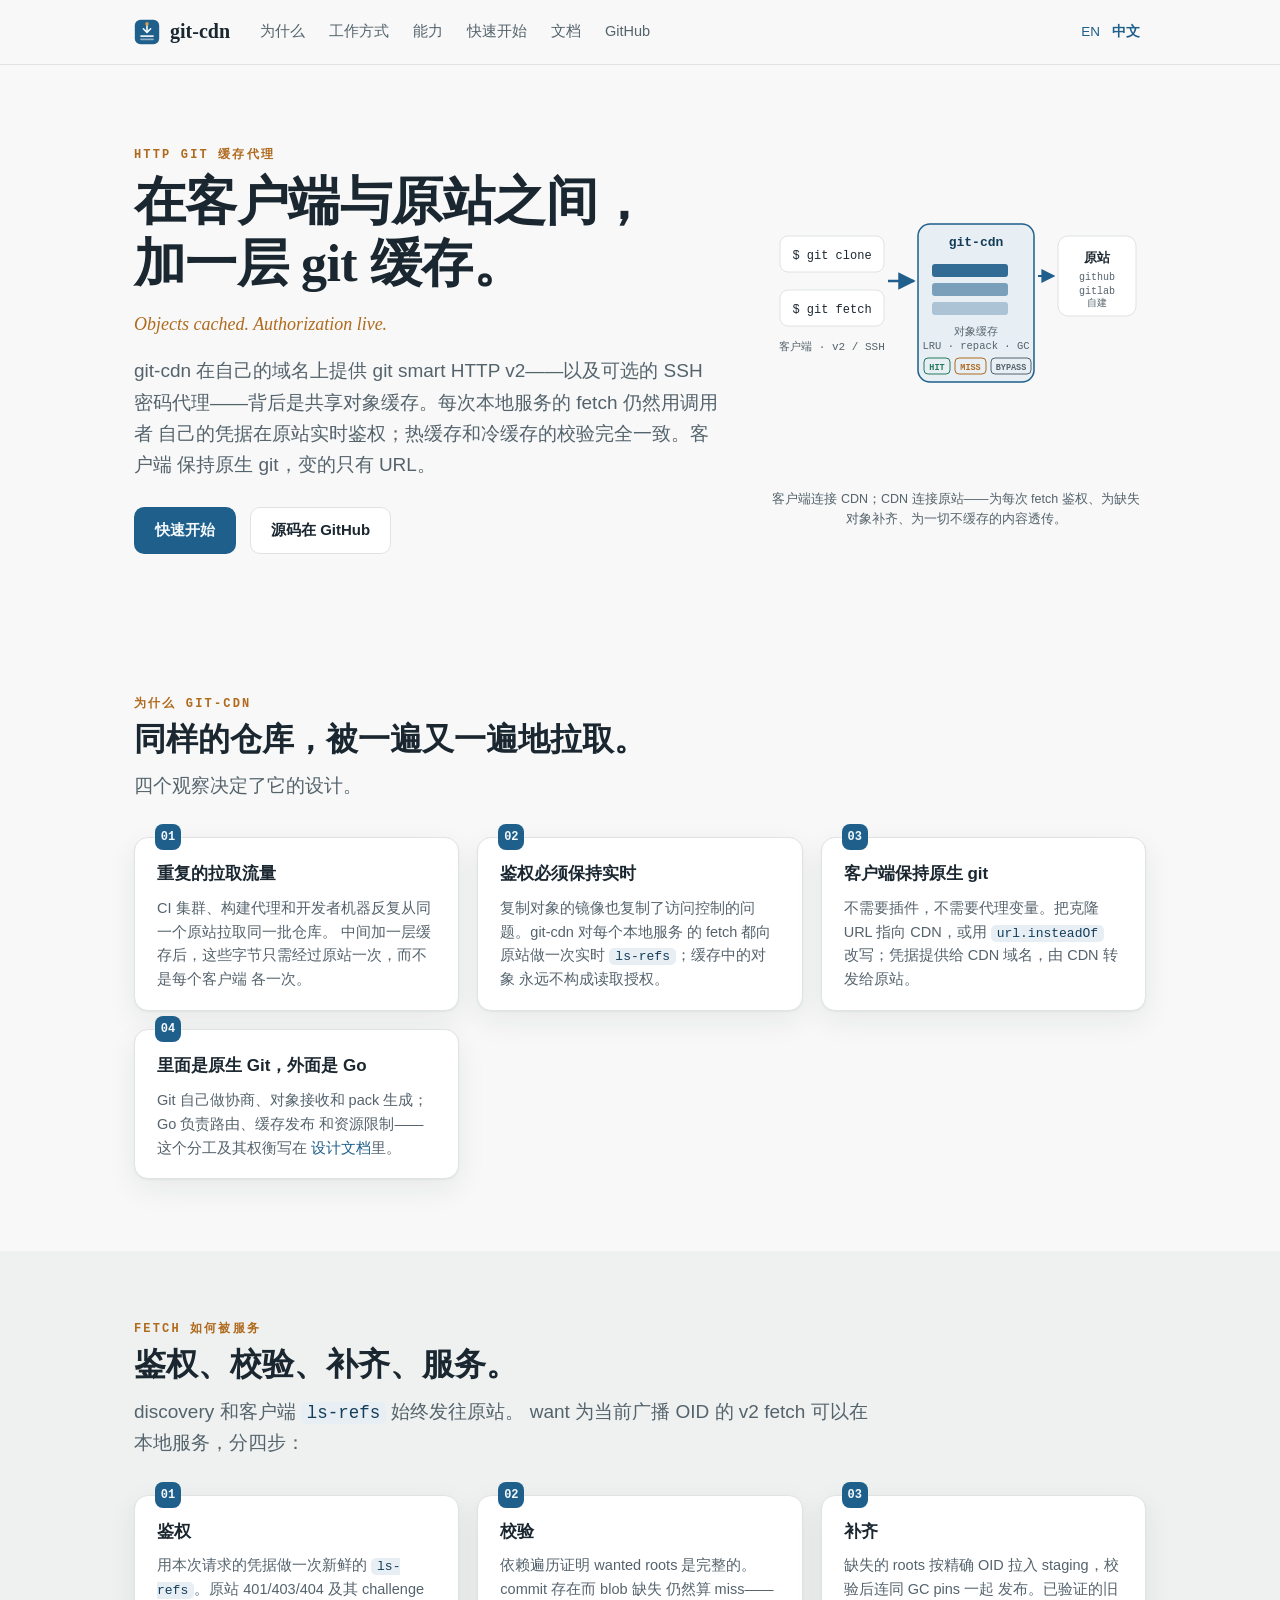
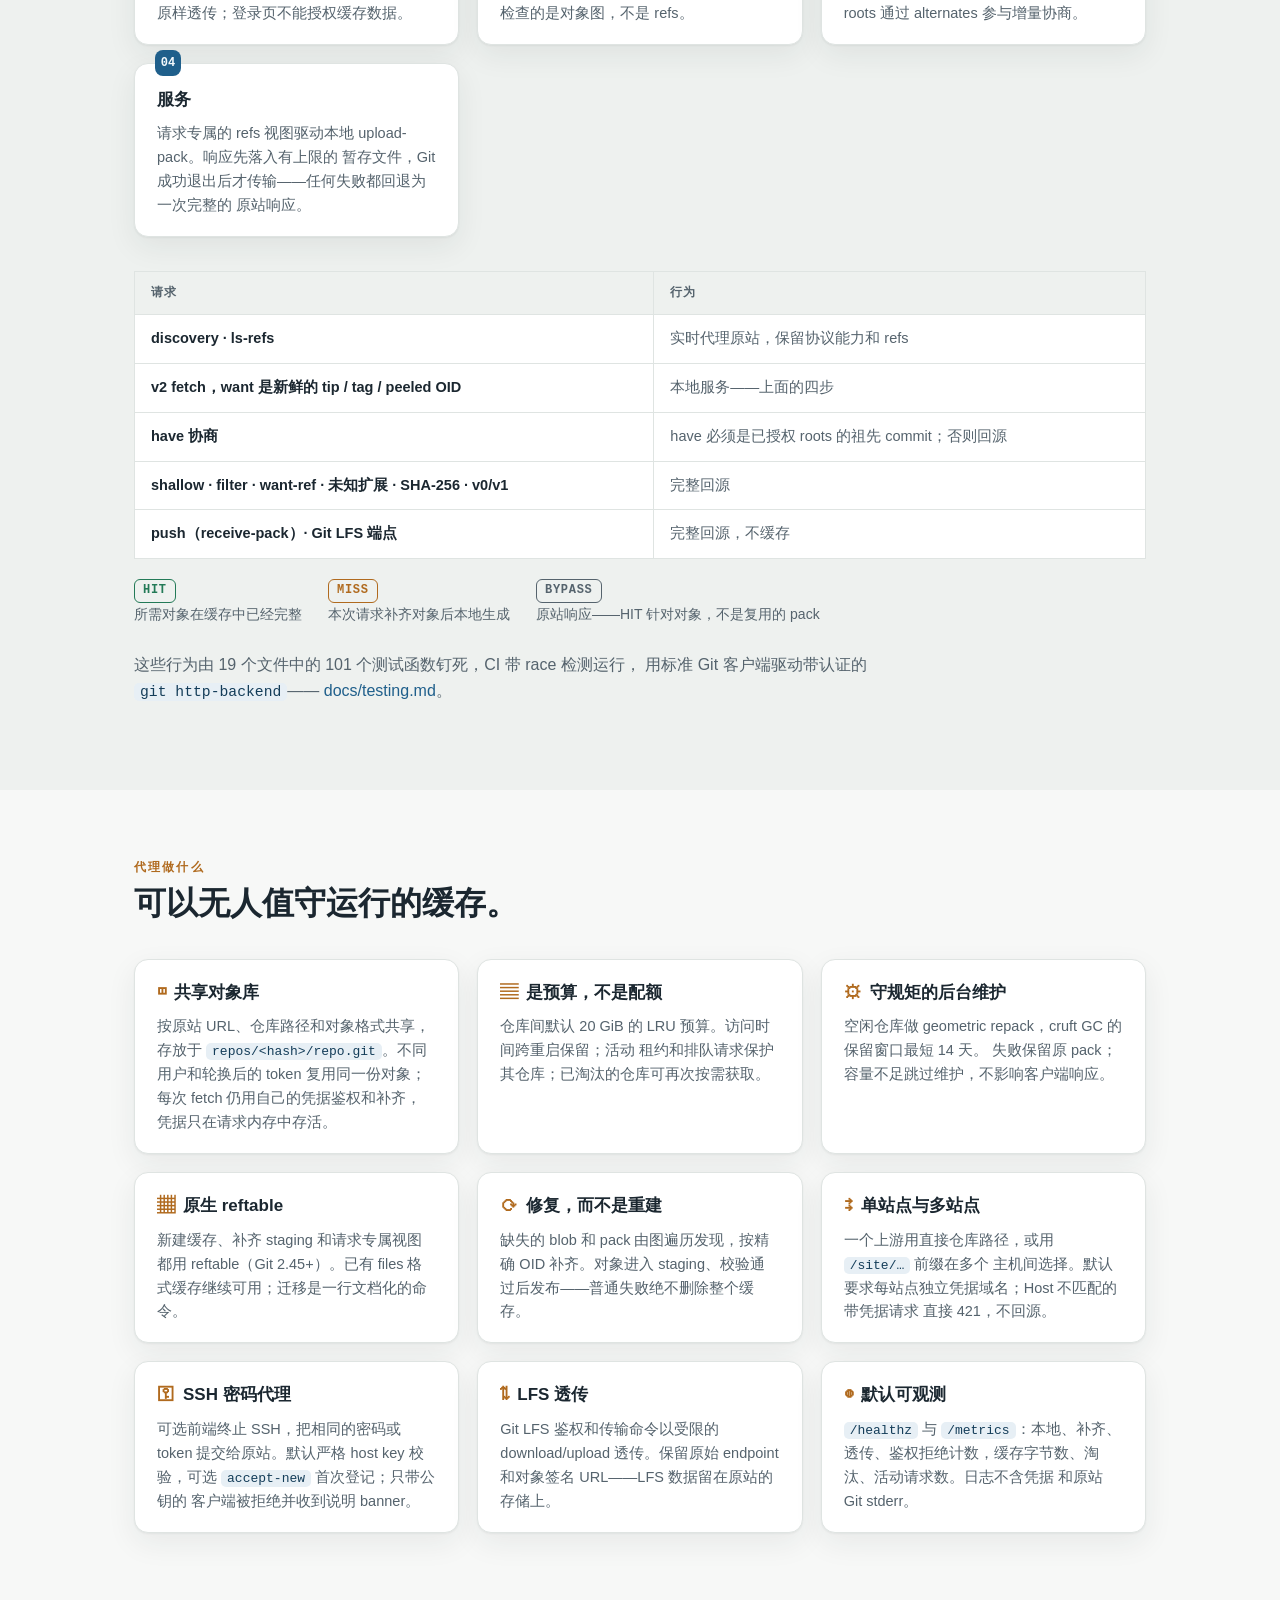
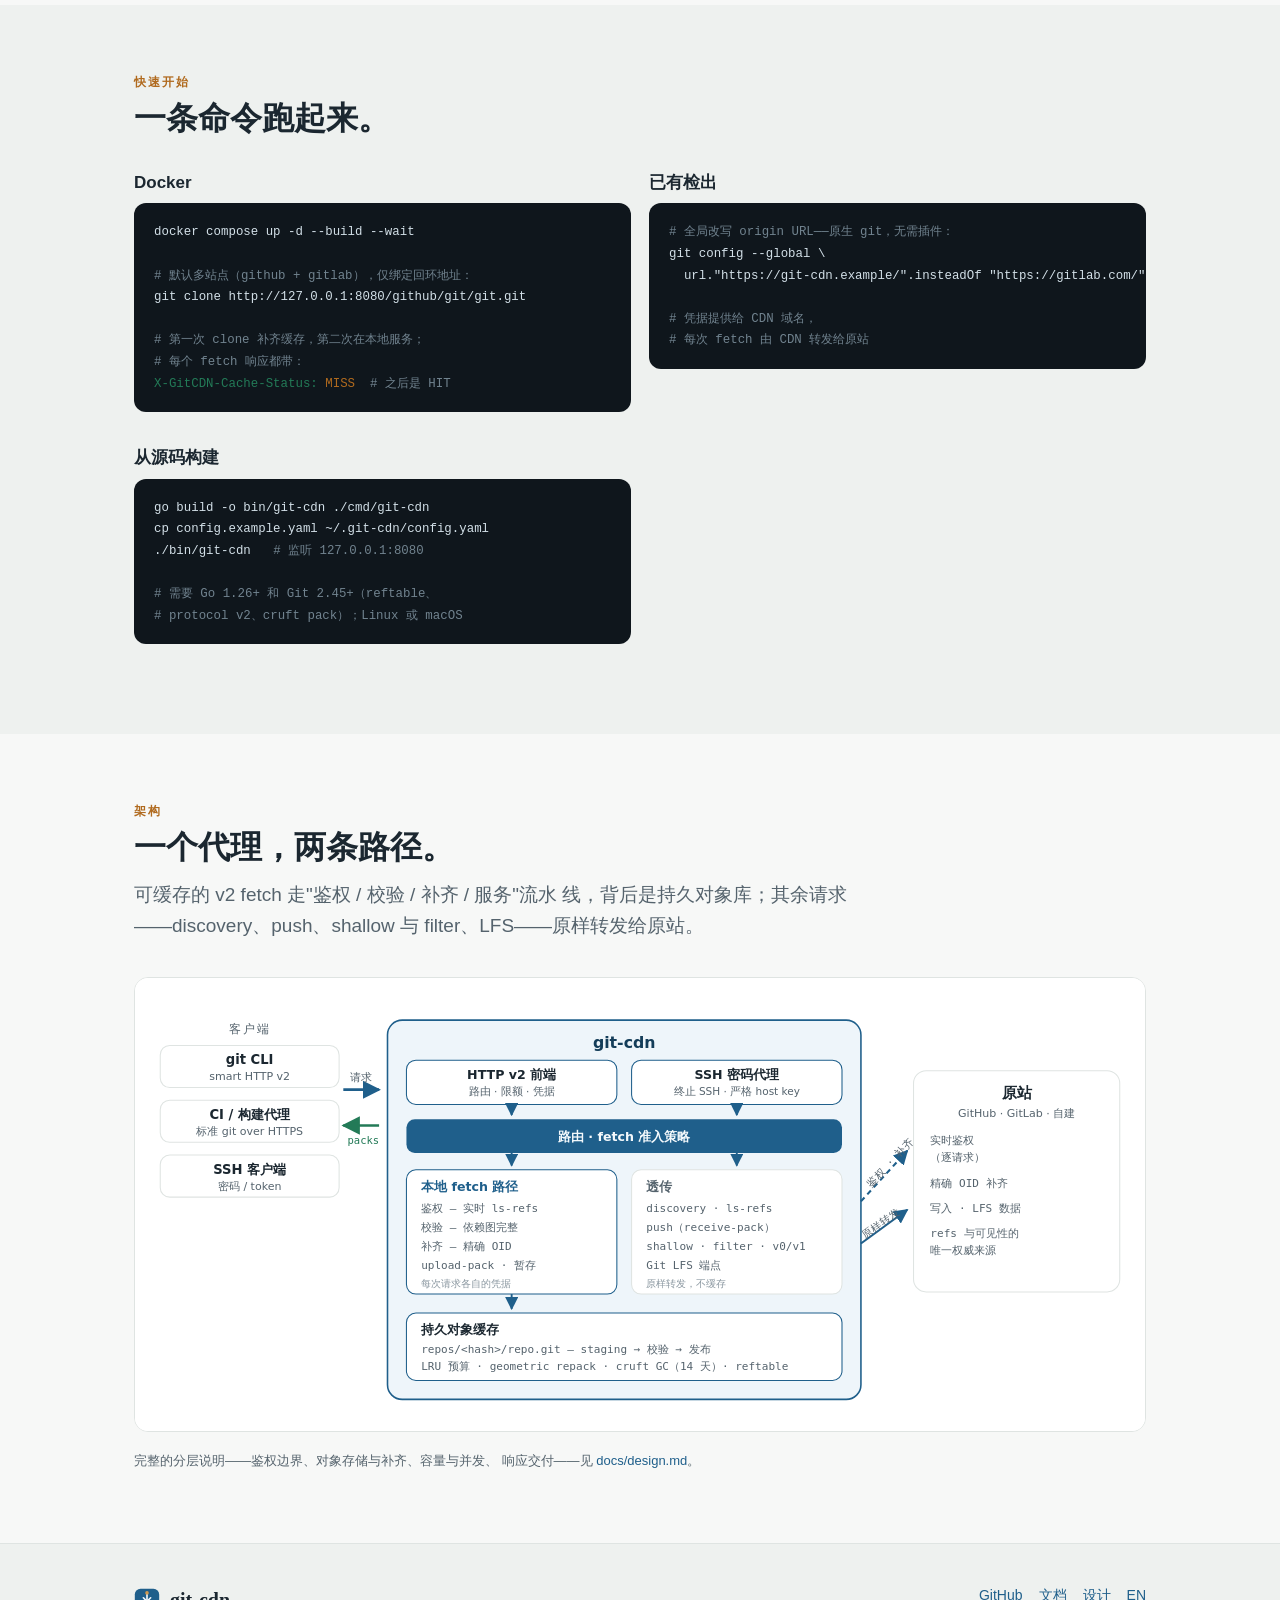
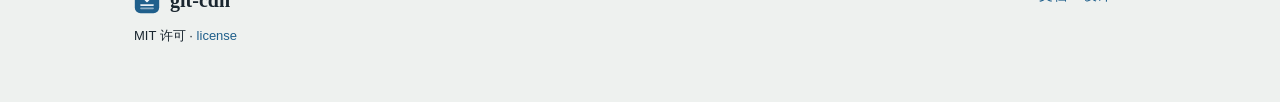
==== zh-cn/index.html @ d8b4fdf8 "site: project website for git-cdn Plain HTML, one stylesheet, no build step — same taste as the bany" ====
<!DOCTYPE html>
<html lang="zh-CN">
<head>
<meta charset="utf-8">
<meta name="viewport" content="width=device-width, initial-scale=1">
<title>git-cdn — HTTP Git 缓存代理</title>
<meta name="description" content="git-cdn 是 HTTP Git 缓存代理：客户端保持原生 git，对象缓存在独立域名的共享对象库中，每次本地服务仍然用调用者自己的凭据在原站实时鉴权。">
<meta property="og:title" content="git-cdn — HTTP Git 缓存代理">
<meta property="og:description" content="对象进缓存，鉴权留原站。给 git 原站前面加一层缓存，客户端仍是原生 git。">
<meta property="og:type" content="website">
<meta property="og:url" content="https://banyan-vcs.github.io/git-cdn/zh-cn/">
<link rel="icon" href="../assets/avatar.svg" type="image/svg+xml">
<link rel="stylesheet" href="../assets/style.css">
<script src="../assets/lang.js"></script>
</head>
<body>

<header class="site">
  <div class="wrap">
    <a class="brand" href="./"><img src="../assets/avatar.svg" alt="">git-cdn</a>
    <nav class="main">
      <a href="#why">为什么</a>
      <a href="#how">工作方式</a>
      <a href="#features">能力</a>
      <a href="#quickstart">快速开始</a>
      <a href="docs.html">文档</a>
      <a href="https://github.com/banyan-vcs/git-cdn">GitHub</a>
    </nav>
    <span class="lang"><a href="../" lang="en" data-lang="en">EN</a><b>中文</b></span>
  </div>
</header>

<section class="hero">
  <div class="wrap">
    <div>
      <span class="kicker">HTTP Git 缓存代理</span>
      <h1>在客户端与原站之间，<br>加一层 git 缓存。</h1>
      <p class="tagline">Objects cached. Authorization live.</p>
      <p class="lede">
        git-cdn 在自己的域名上提供 git smart HTTP v2——以及可选的 SSH
        密码代理——背后是共享对象缓存。每次本地服务的 fetch 仍然用调用者
        自己的凭据在原站实时鉴权；热缓存和冷缓存的校验完全一致。客户端
        保持原生 git，变的只有 URL。
      </p>
      <div class="cta">
        <a class="btn primary" href="#quickstart">快速开始</a>
        <a class="btn ghost" href="https://github.com/banyan-vcs/git-cdn">源码在 GitHub</a>
      </div>
    </div>
    <figure>
      <svg viewBox="0 0 380 300" width="380" height="300" role="img"
           aria-label="git 客户端经由 git-cdn 拉取，git-cdn 缓存对象，并为鉴权、补齐与透传联系原站">
        <defs>
          <marker id="arr" viewBox="0 0 10 10" refX="9" refY="5" markerWidth="7" markerHeight="7" orient="auto-start-reverse">
            <path d="M0 0 L10 5 L0 10 z" fill="var(--accent)"/>
          </marker>
        </defs>
        <g font-family="ui-monospace, Consolas, monospace">
          <!-- clients -->
          <g>
            <rect x="14" y="64" width="104" height="36" rx="8" fill="var(--card)" stroke="var(--line)"/>
            <text x="66" y="87" text-anchor="middle" font-size="12" fill="var(--ink)">$ git clone</text>
            <rect x="14" y="118" width="104" height="36" rx="8" fill="var(--card)" stroke="var(--line)"/>
            <text x="66" y="141" text-anchor="middle" font-size="12" fill="var(--ink)">$ git fetch</text>
            <text x="66" y="178" text-anchor="middle" font-size="11" fill="var(--ink-soft)">客户端 · v2 / SSH</text>
          </g>
          <!-- clients -> cdn -->
          <line x1="122" y1="109" x2="148" y2="109" stroke="var(--accent)" stroke-width="2.5" marker-end="url(#arr)"/>
          <!-- cdn -->
          <g>
            <rect x="152" y="52" width="116" height="158" rx="12" fill="var(--accent-soft)" stroke="var(--accent)" stroke-width="1.5"/>
            <text x="210" y="74" text-anchor="middle" font-size="13" font-weight="600" fill="var(--accent-ink)">git-cdn</text>
            <rect x="166" y="92" width="76" height="13" rx="3" fill="var(--accent)" opacity="0.9"/>
            <rect x="166" y="111" width="76" height="13" rx="3" fill="var(--accent)" opacity="0.55"/>
            <rect x="166" y="130" width="76" height="13" rx="3" fill="var(--accent)" opacity="0.3"/>
            <text x="210" y="163" text-anchor="middle" font-size="10.5" fill="var(--ink-soft)">对象缓存</text>
            <text x="210" y="177" text-anchor="middle" font-size="10.5" fill="var(--ink-soft)">LRU · repack · GC</text>
            <!-- cache status chips -->
            <g font-size="8.5" font-weight="600">
              <rect x="158" y="186" width="26" height="16" rx="4" fill="none" stroke="var(--hit)"/>
              <text x="171" y="198" text-anchor="middle" fill="var(--hit)">HIT</text>
              <rect x="189" y="186" width="31" height="16" rx="4" fill="none" stroke="var(--flow)"/>
              <text x="204.5" y="198" text-anchor="middle" fill="var(--flow)">MISS</text>
              <rect x="225" y="186" width="40" height="16" rx="4" fill="none" stroke="var(--ink-soft)"/>
              <text x="245" y="198" text-anchor="middle" fill="var(--ink-soft)">BYPASS</text>
            </g>
          </g>
          <!-- cdn -> origin: authorize, hydrate, passthrough (see caption) -->
          <line x1="272" y1="104" x2="288" y2="104" stroke="var(--accent)" stroke-width="2" stroke-dasharray="5 4" marker-end="url(#arr)"/>
          <!-- origin -->
          <g>
            <rect x="292" y="64" width="78" height="80" rx="10" fill="var(--card)" stroke="var(--line)"/>
            <text x="331" y="90" text-anchor="middle" font-size="12.5" font-weight="600" fill="var(--ink)">原站</text>
            <text x="331" y="108" text-anchor="middle" font-size="10" fill="var(--ink-soft)">github</text>
            <text x="331" y="122" text-anchor="middle" font-size="10" fill="var(--ink-soft)">gitlab</text>
            <text x="331" y="134" text-anchor="middle" font-size="10" fill="var(--ink-soft)">自建</text>
          </g>
        </g>
      </svg>
      <figcaption>客户端连接 CDN；CDN 连接原站——为每次 fetch 鉴权、为缺失
      对象补齐、为一切不缓存的内容透传。</figcaption>
    </figure>
  </div>
</section>

<section id="why">
  <div class="wrap">
    <div class="section-head">
      <span class="kicker">为什么 git-cdn</span>
      <h2>同样的仓库，被一遍又一遍地拉取。</h2>
      <p class="lede">四个观察决定了它的设计。</p>
    </div>
    <div class="steps">
      <div class="card"><h3>重复的拉取流量</h3>
        <p>CI 集群、构建代理和开发者机器反复从同一个原站拉取同一批仓库。
        中间加一层缓存后，这些字节只需经过原站一次，而不是每个客户端
        各一次。</p></div>
      <div class="card"><h3>鉴权必须保持实时</h3>
        <p>复制对象的镜像也复制了访问控制的问题。git-cdn 对每个本地服务
        的 fetch 都向原站做一次实时 <code>ls-refs</code>；缓存中的对象
        永远不构成读取授权。</p></div>
      <div class="card"><h3>客户端保持原生 git</h3>
        <p>不需要插件，不需要代理变量。把克隆 URL 指向 CDN，或用
        <code>url.insteadOf</code> 改写；凭据提供给 CDN 域名，由 CDN
        转发给原站。</p></div>
      <div class="card"><h3>里面是原生 Git，外面是 Go</h3>
        <p>Git 自己做协商、对象接收和 pack 生成；Go 负责路由、缓存发布
        和资源限制——这个分工及其权衡写在
        <a href="https://github.com/banyan-vcs/git-cdn/blob/main/docs/design.md">设计文档</a>里。</p></div>
    </div>
  </div>
</section>

<section id="how" class="alt">
  <div class="wrap">
    <div class="section-head">
      <span class="kicker">fetch 如何被服务</span>
      <h2>鉴权、校验、补齐、服务。</h2>
      <p class="lede">discovery 和客户端 <code>ls-refs</code> 始终发往原站。
      want 为当前广播 OID 的 v2 fetch 可以在本地服务，分四步：</p>
    </div>
    <div class="steps" style="margin-bottom:34px">
      <div class="card"><h3>鉴权</h3>
        <p>用本次请求的凭据做一次新鲜的 <code>ls-refs</code>。原站
        401/403/404 及其 challenge 原样透传；登录页不能授权缓存数据。</p></div>
      <div class="card"><h3>校验</h3>
        <p>依赖遍历证明 wanted roots 是完整的。commit 存在而 blob 缺失
        仍然算 miss——检查的是对象图，不是 refs。</p></div>
      <div class="card"><h3>补齐</h3>
        <p>缺失的 roots 按精确 OID 拉入 staging，校验后连同 GC pins 一起
        发布。已验证的旧 roots 通过 alternates 参与增量协商。</p></div>
      <div class="card"><h3>服务</h3>
        <p>请求专属的 refs 视图驱动本地 upload-pack。响应先落入有上限的
        暂存文件，Git 成功退出后才传输——任何失败都回退为一次完整的
        原站响应。</p></div>
    </div>
    <table class="matrix">
      <thead><tr><th>请求</th><th>行为</th></tr></thead>
      <tbody>
        <tr><td>discovery · ls-refs</td><td>实时代理原站，保留协议能力和 refs</td></tr>
        <tr><td>v2 fetch，want 是新鲜的 tip / tag / peeled OID</td><td>本地服务——上面的四步</td></tr>
        <tr><td>have 协商</td><td>have 必须是已授权 roots 的祖先 commit；否则回源</td></tr>
        <tr><td>shallow · filter · want-ref · 未知扩展 · SHA-256 · v0/v1</td><td>完整回源</td></tr>
        <tr><td>push（receive-pack）· Git LFS 端点</td><td>完整回源，不缓存</td></tr>
      </tbody>
    </table>
    <div class="statusline">
      <div><b><span class="badge hit">HIT</span></b>
        所需对象在缓存中已经完整</div>
      <div><b><span class="badge miss">MISS</span></b>
        本次请求补齐对象后本地生成</div>
      <div><b><span class="badge bypass">BYPASS</span></b>
        原站响应——HIT 针对对象，不是复用的 pack</div>
    </div>
    <p style="margin-top:26px;max-width:46em;color:var(--ink-soft)">
      这些行为由 19 个文件中的 101 个测试函数钉死，CI 带 race 检测运行，
      用标准 Git 客户端驱动带认证的 <code>git http-backend</code>——
      <a href="https://github.com/banyan-vcs/git-cdn/blob/main/docs/testing.md">docs/testing.md</a>。</p>
  </div>
</section>

<section id="features">
  <div class="wrap">
    <div class="section-head">
      <span class="kicker">代理做什么</span>
      <h2>可以无人值守运行的缓存。</h2>
    </div>
    <div class="grid">
      <div class="card"><h3><span class="glyph">◫</span>共享对象库</h3>
        <p>按原站 URL、仓库路径和对象格式共享，存放于
        <code>repos/&lt;hash&gt;/repo.git</code>。不同用户和轮换后的
        token 复用同一份对象；每次 fetch 仍用自己的凭据鉴权和补齐，
        凭据只在请求内存中存活。</p></div>
      <div class="card"><h3><span class="glyph">▤</span>是预算，不是配额</h3>
        <p>仓库间默认 20&nbsp;GiB 的 LRU 预算。访问时间跨重启保留；活动
        租约和排队请求保护其仓库；已淘汰的仓库可再次按需获取。</p></div>
      <div class="card"><h3><span class="glyph">⚙</span>守规矩的后台维护</h3>
        <p>空闲仓库做 geometric repack，cruft GC 的保留窗口最短 14 天。
        失败保留原 pack；容量不足跳过维护，不影响客户端响应。</p></div>
      <div class="card"><h3><span class="glyph">▦</span>原生 reftable</h3>
        <p>新建缓存、补齐 staging 和请求专属视图都用 reftable（Git
        2.45+）。已有 files 格式缓存继续可用；迁移是一行文档化的命令。</p></div>
      <div class="card"><h3><span class="glyph">⟳</span>修复，而不是重建</h3>
        <p>缺失的 blob 和 pack 由图遍历发现，按精确 OID 补齐。对象进入
        staging、校验通过后发布——普通失败绝不删除整个缓存。</p></div>
      <div class="card"><h3><span class="glyph">⇉</span>单站点与多站点</h3>
        <p>一个上游用直接仓库路径，或用 <code>/site/…</code> 前缀在多个
        主机间选择。默认要求每站点独立凭据域名；Host 不匹配的带凭据请求
        直接 421，不回源。</p></div>
      <div class="card"><h3><span class="glyph">⚿</span>SSH 密码代理</h3>
        <p>可选前端终止 SSH，把相同的密码或 token 提交给原站。默认严格
        host key 校验，可选 <code>accept-new</code> 首次登记；只带公钥的
        客户端被拒绝并收到说明 banner。</p></div>
      <div class="card"><h3><span class="glyph">⇅</span>LFS 透传</h3>
        <p>Git LFS 鉴权和传输命令以受限的 download/upload 透传。保留原始
        endpoint 和对象签名 URL——LFS 数据留在原站的存储上。</p></div>
      <div class="card"><h3><span class="glyph">◍</span>默认可观测</h3>
        <p><code>/healthz</code> 与 <code>/metrics</code>：本地、补齐、
        透传、鉴权拒绝计数，缓存字节数、淘汰、活动请求数。日志不含凭据
        和原站 Git stderr。</p></div>
    </div>
  </div>
</section>

<section id="quickstart" class="alt">
  <div class="wrap">
    <div class="section-head">
      <span class="kicker">快速开始</span>
      <h2>一条命令跑起来。</h2>
    </div>
    <div class="terminals">
      <div>
        <h3>Docker</h3>
<pre><code>docker compose up -d --build --wait

<span class="c"># 默认多站点（github + gitlab），仅绑定回环地址：</span>
git clone http://127.0.0.1:8080/github/git/git.git

<span class="c"># 第一次 clone 补齐缓存，第二次在本地服务；
# 每个 fetch 响应都带：</span>
<span class="h">X-GitCDN-Cache-Status:</span> <span class="m">MISS</span>  <span class="c"># 之后是 HIT</span></code></pre>
      </div>
      <div>
        <h3>已有检出</h3>
<pre><code><span class="c"># 全局改写 origin URL——原生 git，无需插件：</span>
git config --global \
  url."https://git-cdn.example/".insteadOf "https://gitlab.com/"

<span class="c"># 凭据提供给 CDN 域名，
# 每次 fetch 由 CDN 转发给原站</span></code></pre>
      </div>
      <div>
        <h3>从源码构建</h3>
<pre><code>go build -o bin/git-cdn ./cmd/git-cdn
cp config.example.yaml ~/.git-cdn/config.yaml
./bin/git-cdn   <span class="c"># 监听 127.0.0.1:8080</span>

<span class="c"># 需要 Go 1.26+ 和 Git 2.45+（reftable、
# protocol v2、cruft pack）；Linux 或 macOS</span></code></pre>
      </div>
    </div>
  </div>
</section>

<section id="architecture">
  <div class="wrap">
    <div class="section-head">
      <span class="kicker">架构</span>
      <h2>一个代理，两条路径。</h2>
      <p class="lede">可缓存的 v2 fetch 走"鉴权 / 校验 / 补齐 / 服务"流水
      线，背后是持久对象库；其余请求——discovery、push、shallow 与
      filter、LFS——原样转发给原站。</p>
    </div>
    <figure class="arch">
      <img src="../assets/architecture.zh.svg" alt="git-cdn 架构：git 与 SSH 客户端接入 HTTP v2 前端或 SSH 密码代理；路由与准入策略把可缓存的 v2 fetch 送入鉴权、校验、精确 OID 补齐和本地 upload-pack，底层是带 LRU、geometric repack 和 cruft GC 的持久对象缓存；push、shallow、filter 与 LFS 请求透传给原站" loading="lazy">
      <figcaption>完整的分层说明——鉴权边界、对象存储与补齐、容量与并发、
      响应交付——见
      <a href="https://github.com/banyan-vcs/git-cdn/blob/main/docs/design.md">docs/design.md</a>。</figcaption>
    </figure>
  </div>
</section>

<footer class="site">
  <div class="wrap">
    <div>
      <a class="brand" href="./"><img src="../assets/avatar.svg" alt="">git-cdn</a>
      <p style="margin:8px 0 0;font-size:13px">MIT 许可 · <a href="https://github.com/banyan-vcs/git-cdn/blob/main/LICENSE">license</a></p>
    </div>
    <nav>
      <a href="https://github.com/banyan-vcs/git-cdn">GitHub</a>
      <a href="docs.html">文档</a>
      <a href="https://github.com/banyan-vcs/git-cdn/blob/main/docs/design.md">设计</a>
      <a href="../" lang="en" data-lang="en">EN</a>
    </nav>
  </div>
</footer>

</body>
</html>
---- assets/style.css ----
/* git-cdn site — hand-rolled, zero dependencies, zero build.
   Design: cool paper + cache steel-blue; serif display, sans body;
   automatic dark mode; one small script for language negotiation only.
   Same design vocabulary as the banyan site, a different palette. */

:root {
  --bg: #f7f8f7;
  --bg-soft: #eef1ef;
  --card: #ffffff;
  --ink: #1b2730;
  --ink-soft: #55636d;
  --line: #dfe4e2;
  --accent: #1f5f8b;
  --accent-ink: #143d59;
  --accent-soft: #e7eff5;
  --flow: #b06a1e; /* hydration amber, used sparingly */
  --hit: #237a57;  /* cache HIT green */
  --code-bg: #0f161c;
  --code-ink: #d3e0e8;
  --code-cmt: #71838f;
  --shadow: 0 1px 2px rgba(27, 39, 48, 0.05), 0 10px 30px rgba(27, 39, 48, 0.07);
}

@media (prefers-color-scheme: dark) {
  :root {
    --bg: #0d1319;
    --bg-soft: #111a21;
    --card: #151f27;
    --ink: #dde6ec;
    --ink-soft: #9aabb5;
    --line: #223039;
    --accent: #7ab5d8;
    --accent-ink: #a3cde6;
    --accent-soft: #16232c;
    --flow: #d29a4e;
    --hit: #6fc496;
    --code-bg: #0a1014;
    --code-ink: #c9dae4;
    --code-cmt: #647a86;
    --shadow: 0 1px 2px rgba(0, 0, 0, 0.4), 0 10px 30px rgba(0, 0, 0, 0.45);
  }
}

* { box-sizing: border-box; }

html { scroll-behavior: smooth; }

body {
  margin: 0;
  background: var(--bg);
  color: var(--ink);
  font: 16px/1.65 -apple-system, BlinkMacSystemFont, "Segoe UI", Roboto,
    "Helvetica Neue", Arial, "Noto Sans", sans-serif;
  -webkit-text-size-adjust: 100%;
}

/* ---------- layout ---------- */

.wrap { max-width: 1060px; margin: 0 auto; padding: 0 24px; }

section { padding: 72px 0; }
section.alt { background: var(--bg-soft); }

h1, h2, h3 { line-height: 1.2; margin: 0 0 12px; }
h1, h2 { font-family: "Iowan Old Style", "Palatino Linotype", Palatino, Georgia, "Songti SC", "SimSun", serif; }
h1 { font-size: clamp(34px, 5vw, 52px); font-weight: 600; letter-spacing: -0.01em; }
h2 { font-size: clamp(24px, 3.4vw, 32px); font-weight: 600; }
h3 { font-size: 17px; font-weight: 650; }

p { margin: 0 0 14px; color: var(--ink); }
p.lede { font-size: 19px; color: var(--ink-soft); max-width: 46em; }

a { color: var(--accent); text-decoration: none; }
a:hover { text-decoration: underline; }

.kicker {
  display: block;
  font: 600 12px/1 ui-monospace, "Cascadia Code", Consolas, monospace;
  letter-spacing: 0.18em;
  text-transform: uppercase;
  color: var(--flow);
  margin-bottom: 10px;
}

.section-head { max-width: 46em; margin-bottom: 36px; }

/* ---------- header ---------- */

header.site {
  position: sticky;
  top: 0;
  z-index: 10;
  background: color-mix(in srgb, var(--bg) 82%, transparent);
  backdrop-filter: blur(10px);
  border-bottom: 1px solid var(--line);
}

header.site .wrap {
  display: flex;
  align-items: center;
  gap: 20px;
  flex-wrap: wrap;
  padding-top: 14px;
  padding-bottom: 14px;
}

.brand {
  display: flex;
  align-items: center;
  gap: 10px;
  font-family: "Iowan Old Style", Palatino, Georgia, serif;
  font-size: 20px;
  font-weight: 650;
  color: var(--ink);
}
.brand:hover { text-decoration: none; }
.brand img { width: 26px; height: 26px; }

nav.main { display: flex; gap: 4px; flex-wrap: wrap; }
nav.main a {
  padding: 6px 10px;
  border-radius: 8px;
  color: var(--ink-soft);
  font-size: 14.5px;
}
nav.main a:hover { color: var(--ink); background: var(--accent-soft); text-decoration: none; }

.lang {
  margin-left: auto;
  font-size: 13.5px;
  color: var(--ink-soft);
}
.lang a { padding: 4px 6px; }
.lang b { padding: 0 6px; color: var(--accent); }

/* ---------- hero ---------- */

.hero { padding: 84px 0 72px; }
.hero .wrap { display: grid; grid-template-columns: 1.25fr 0.75fr; gap: 48px; align-items: center; }
.hero .tagline {
  font-family: "Iowan Old Style", Palatino, Georgia, "Songti SC", "SimSun", serif;
  color: var(--flow);
  font-size: 18px;
  margin: 14px 0 6px;
  font-style: italic;
}
.hero p.lede { margin-top: 16px; }
.hero .cta { display: flex; gap: 14px; flex-wrap: wrap; margin-top: 26px; }
.hero figure { margin: 0; text-align: center; }
.hero figcaption { font-size: 12.5px; color: var(--ink-soft); margin-top: 8px; }

/* ---------- buttons ---------- */

.btn {
  display: inline-block;
  padding: 10px 20px;
  border-radius: 10px;
  font-weight: 600;
  font-size: 15px;
  border: 1px solid transparent;
}
.btn:hover { text-decoration: none; }
.btn.primary { background: var(--accent); color: #f4f9fc; }
.btn.primary:hover { background: var(--accent-ink); }
.btn.ghost { border-color: var(--line); color: var(--ink); background: var(--card); }
.btn.ghost:hover { border-color: var(--accent); }

/* ---------- cards ---------- */

.grid { display: grid; grid-template-columns: repeat(auto-fit, minmax(280px, 1fr)); gap: 18px; }

.card {
  background: var(--card);
  border: 1px solid var(--line);
  border-radius: 14px;
  padding: 22px 22px 18px;
  box-shadow: var(--shadow);
}
.card h3 { display: flex; align-items: baseline; gap: 8px; }
.card .glyph { font-size: 18px; color: var(--flow); }
.card p { color: var(--ink-soft); font-size: 14.5px; margin: 0; }
.card p code { font-size: 13px; }

.steps { counter-reset: step; display: grid; grid-template-columns: repeat(auto-fit, minmax(240px, 1fr)); gap: 18px; }
.steps .card { position: relative; padding-top: 26px; }
.steps .card::before {
  counter-increment: step;
  content: counter(step, decimal-leading-zero);
  position: absolute;
  top: -14px;
  left: 20px;
  background: var(--accent);
  color: #f4f9fc;
  font: 700 12px/26px ui-monospace, Consolas, monospace;
  width: 26px;
  height: 26px;
  text-align: center;
  border-radius: 8px;
}

.pillars .card { border-top: 3px solid var(--accent); }

/* ---------- request matrix table ---------- */

.matrix { width: 100%; border-collapse: collapse; background: var(--card); }
.matrix th, .matrix td {
  text-align: left;
  vertical-align: top;
  padding: 12px 16px;
  border: 1px solid var(--line);
  font-size: 14.5px;
}
.matrix th {
  font: 600 12px/1.5 ui-monospace, "Cascadia Code", Consolas, monospace;
  letter-spacing: 0.08em;
  text-transform: uppercase;
  color: var(--ink-soft);
  background: var(--bg-soft);
}
.matrix td:first-child { color: var(--ink); font-weight: 600; white-space: nowrap; }
.matrix td:last-child { color: var(--ink-soft); }
.matrix td code { font-size: 13px; }

/* ---------- cache-status badges ---------- */

.badge {
  display: inline-block;
  font: 600 12px/1.6 ui-monospace, "Cascadia Code", Consolas, monospace;
  letter-spacing: 0.06em;
  border-radius: 6px;
  padding: 1px 8px;
  background: var(--accent-soft);
  color: var(--accent-ink);
}
.badge.hit { background: transparent; color: var(--hit); border: 1px solid currentColor; }
.badge.miss { background: transparent; color: var(--flow); border: 1px solid currentColor; }
.badge.bypass { background: transparent; color: var(--ink-soft); border: 1px solid currentColor; }

.statusline { display: flex; flex-wrap: wrap; gap: 10px 26px; margin: 18px 0 0; }
.statusline div { font-size: 14px; color: var(--ink-soft); max-width: 30em; }
.statusline b { display: block; }

/* ---------- code ---------- */

pre {
  background: var(--code-bg);
  color: var(--code-ink);
  border-radius: 12px;
  padding: 18px 20px;
  overflow-x: auto;
  font: 13.5px/1.6 ui-monospace, "Cascadia Code", Consolas, "Courier New", monospace;
  margin: 0 0 18px;
}
pre .c { color: var(--code-cmt); }
pre .h { color: var(--hit); }   /* header names / HIT */
pre .m { color: var(--flow); }  /* MISS */
code {
  font: 0.92em ui-monospace, "Cascadia Code", Consolas, monospace;
  background: var(--accent-soft);
  color: var(--accent-ink);
  border-radius: 5px;
  padding: 1px 6px;
}
pre code { background: none; color: inherit; padding: 0; }

.terminals { display: grid; grid-template-columns: repeat(auto-fit, minmax(340px, 1fr)); gap: 18px; align-items: start; }
.terminals h3 { margin-bottom: 10px; }

/* ---------- architecture figure ---------- */

figure.arch { margin: 0; }
figure.arch img {
  width: 100%;
  border-radius: 14px;
  border: 1px solid var(--line);
  background: #fff;
}
figure.arch figcaption { font-size: 13px; color: var(--ink-soft); margin-top: 10px; }

/* ---------- docs table ---------- */

.doclist { display: grid; gap: 10px; }
.doclist .row {
  display: grid;
  grid-template-columns: 200px 1fr;
  gap: 16px;
  padding: 14px 18px;
  background: var(--card);
  border: 1px solid var(--line);
  border-radius: 12px;
}
.doclist .no {
  font: 600 13px/1.7 ui-monospace, Consolas, monospace;
  color: var(--accent);
  white-space: nowrap;
}
.doclist a.title { font-weight: 650; color: var(--ink); }
.doclist a.title:hover { color: var(--accent); }
.doclist p { margin: 2px 0 0; font-size: 14px; color: var(--ink-soft); }

/* ---------- footer ---------- */

footer.site { border-top: 1px solid var(--line); padding: 40px 0 56px; background: var(--bg-soft); }
footer.site .wrap { display: flex; flex-wrap: wrap; gap: 28px; justify-content: space-between; font-size: 14px; color: var(--ink-soft); }
footer.site nav { display: flex; gap: 16px; flex-wrap: wrap; }

/* ---------- 404 ---------- */

.lost { text-align: center; padding: 120px 0; }
.lost .num { font-family: "Iowan Old Style", Palatino, Georgia, serif; font-size: 96px; color: var(--accent); line-height: 1; }
.lost p { color: var(--ink-soft); }

/* ---------- responsive ---------- */

@media (max-width: 880px) {
  .hero .wrap { grid-template-columns: 1fr; }
  .hero figure { max-width: 380px; margin: 0 auto; }
  section { padding: 56px 0; }
  .lang { margin-left: 0; }
  .matrix td:first-child { white-space: normal; }
  .doclist .row { grid-template-columns: 1fr; gap: 4px; }
}
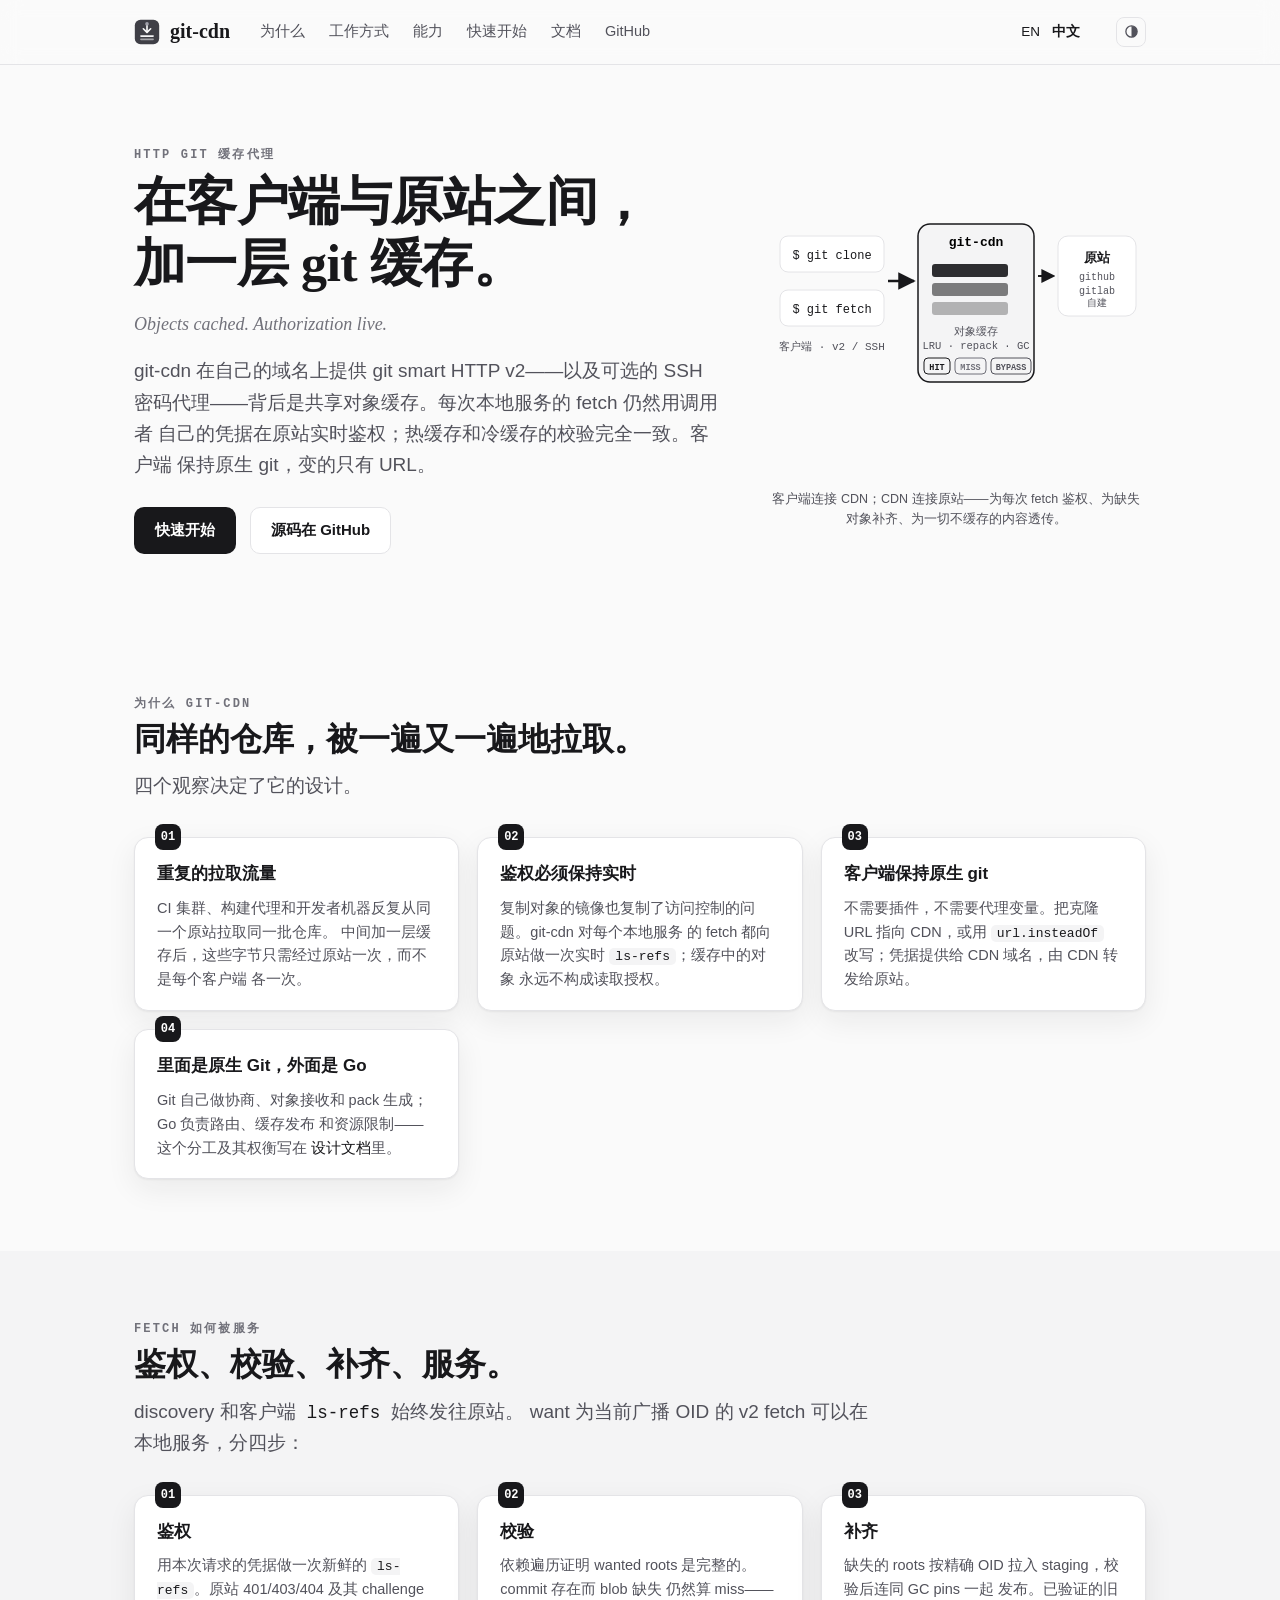
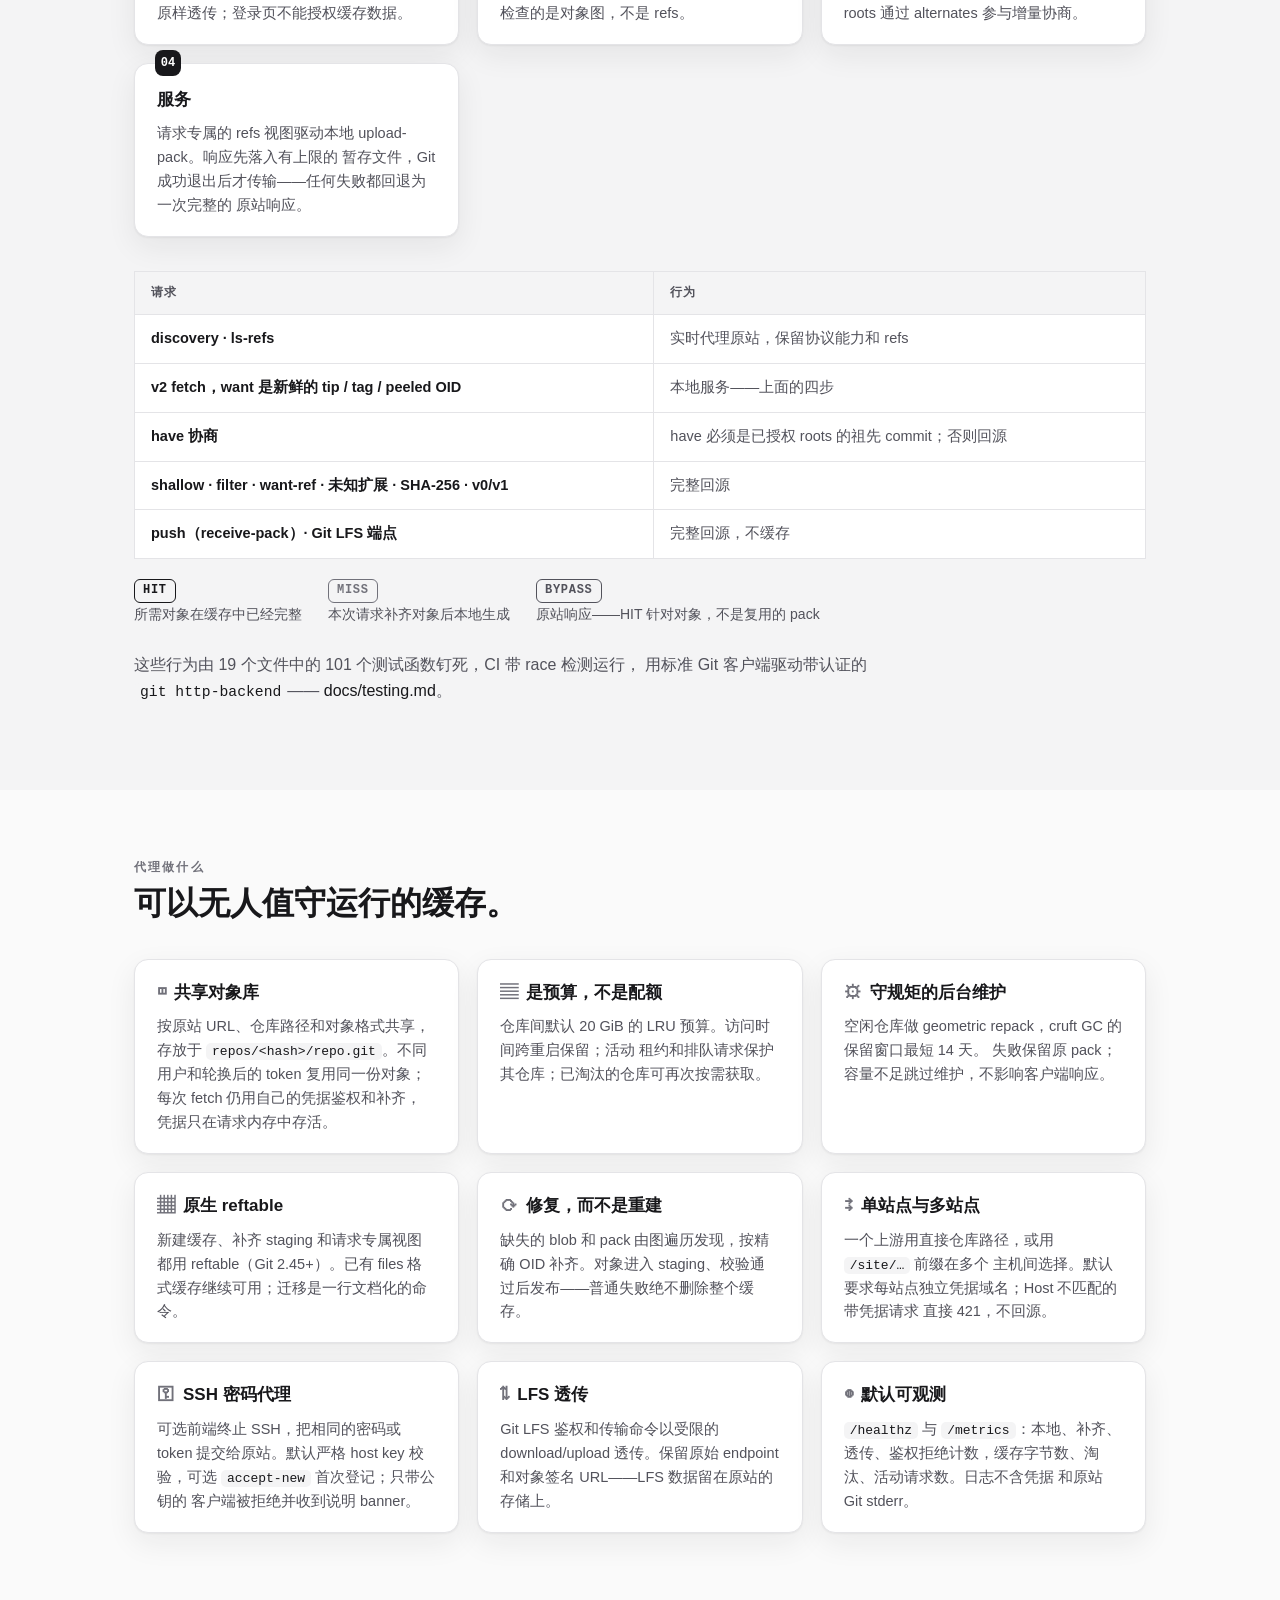
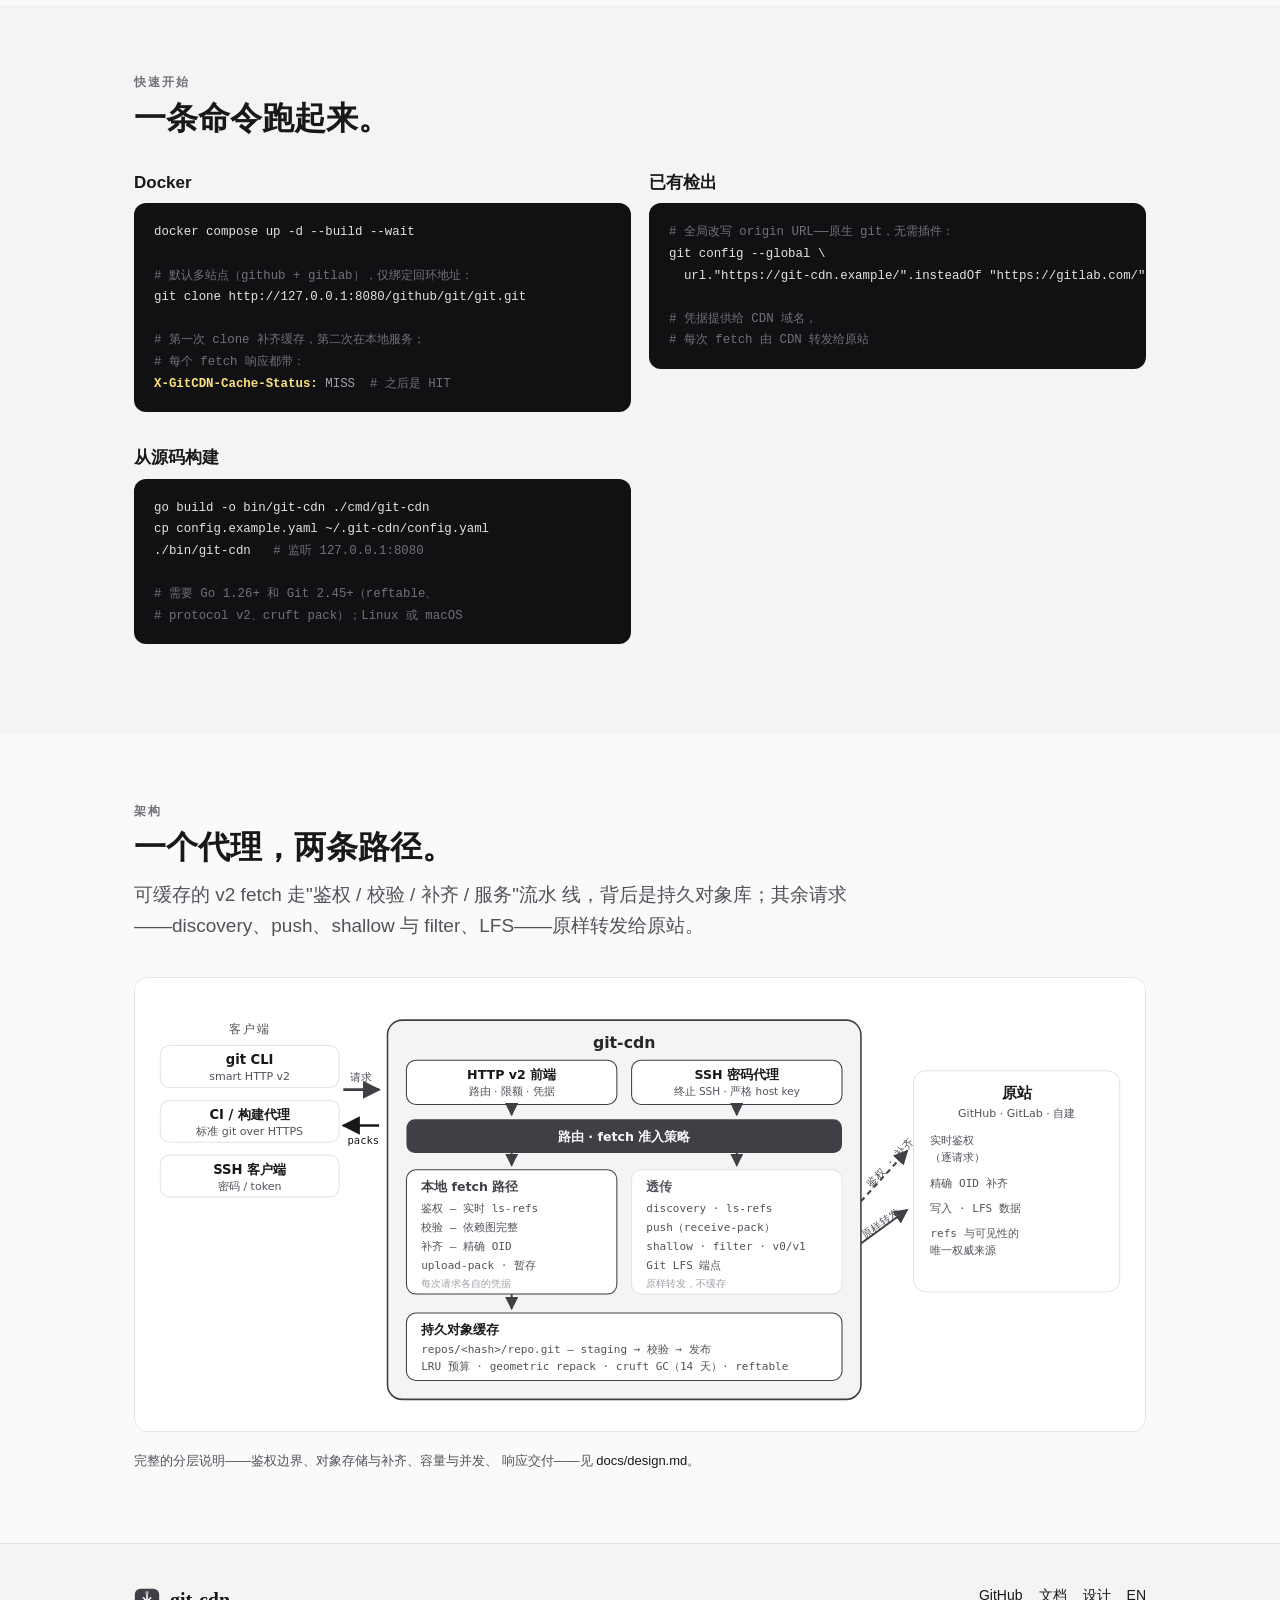
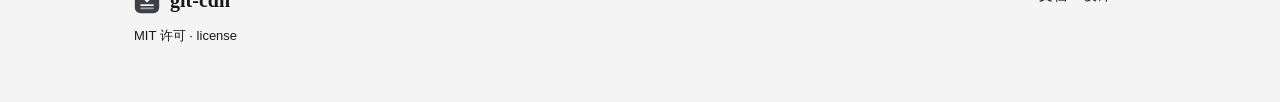
==== commit c90ddee2: "site: the theme toggle lands in the header The same three-state switch as the console (auto / light " ====
--- a/zh-cn/index.html
+++ b/zh-cn/index.html
@@ -4,6 +4,16 @@
 <meta charset="utf-8">
 <meta name="viewport" content="width=device-width, initial-scale=1">
 <title>git-cdn — HTTP Git 缓存代理</title>
+    <script>
+      // Pre-paint theme: apply the stored manual choice before first paint
+      // (assets/theme.js owns the toggle wiring).
+      (function () {
+        try {
+          var t = localStorage.getItem("banyan.theme");
+          if (t === "light" || t === "dark") document.documentElement.setAttribute("data-theme", t);
+        } catch (e) {}
+      })();
+    </script>
 <meta name="description" content="git-cdn 是 HTTP Git 缓存代理：客户端保持原生 git，对象缓存在独立域名的共享对象库中，每次本地服务仍然用调用者自己的凭据在原站实时鉴权。">
 <meta property="og:title" content="git-cdn — HTTP Git 缓存代理">
 <meta property="og:description" content="对象进缓存，鉴权留原站。给 git 原站前面加一层缓存，客户端仍是原生 git。">
@@ -27,6 +37,7 @@
       <a href="https://github.com/banyan-vcs/git-cdn">GitHub</a>
     </nav>
     <span class="lang"><a href="../" lang="en" data-lang="en">EN</a><b>中文</b></span>
+    <button id="theme-toggle" class="theme-toggle" type="button" aria-label="theme"></button>
   </div>
 </header>
 
@@ -295,5 +306,6 @@
   </div>
 </footer>
 
+    <script src="../assets/theme.js" defer></script>
 </body>
 </html>
--- a/assets/style.css
+++ b/assets/style.css
@@ -1,78 +1,148 @@
-/* git-cdn site — hand-rolled, zero dependencies, zero build.
-   Design: cool paper + cache steel-blue; serif display, sans body;
-   automatic dark mode; one small script for language negotiation only.
-   Same design vocabulary as the banyan site, a different palette. */
-
 :root {
-  --bg: #f7f8f7;
-  --bg-soft: #eef1ef;
+  --bg: #fafafa;
+  --bg-soft: #f4f4f5;
   --card: #ffffff;
-  --ink: #1b2730;
-  --ink-soft: #55636d;
-  --line: #dfe4e2;
-  --accent: #1f5f8b;
-  --accent-ink: #143d59;
-  --accent-soft: #e7eff5;
-  --flow: #b06a1e; /* hydration amber, used sparingly */
-  --hit: #237a57;  /* cache HIT green */
-  --code-bg: #0f161c;
-  --code-ink: #d3e0e8;
-  --code-cmt: #71838f;
-  --shadow: 0 1px 2px rgba(27, 39, 48, 0.05), 0 10px 30px rgba(27, 39, 48, 0.07);
-}
-
+  --ink: #18181b;
+  --ink-soft: #52525b;
+  --line: #e4e4e7;
+  --accent: #18181b;
+  --accent-ink: #000000;
+  --on-accent: #ffffff;
+  --accent-soft: #f4f4f5;
+  --flow: #71717a;
+  --hit: #18181b;
+  --code-bg: #111113;
+  --code-ink: #e4e4e7;
+  --code-cmt: #71717a;
+  --shadow: 0 1px 2px rgba(24, 24, 27, 0.05), 0 10px 30px rgba(24, 24, 27, 0.07);
+  color-scheme: light;
+}
+/* ---- automatic dark mode, and the manual override (the header toggle):
+   auto → light → dark; a forced scheme rides html[data-theme], which
+   outranks the media query by specificity */
 @media (prefers-color-scheme: dark) {
   :root {
-    --bg: #0d1319;
-    --bg-soft: #111a21;
-    --card: #151f27;
-    --ink: #dde6ec;
-    --ink-soft: #9aabb5;
-    --line: #223039;
-    --accent: #7ab5d8;
-    --accent-ink: #a3cde6;
-    --accent-soft: #16232c;
-    --flow: #d29a4e;
-    --hit: #6fc496;
-    --code-bg: #0a1014;
-    --code-ink: #c9dae4;
-    --code-cmt: #647a86;
+    --bg: #121210;
+    --bg-soft: #1a1a16;
+    --card: #1c1c18;
+    --ink: #edede8;
+    --ink-soft: #a8a89f;
+    --line: #2c2c26;
+    --accent: #fcd854;
+    --accent-ink: #fde17b;
+    --on-accent: #14140f;
+    --accent-soft: #1d1d20;
+    --flow: #a1a1aa;
+    --hit: #edede8;
+    --code-bg: #0a0a0b;
+    --code-ink: #d4d4d8;
+    --code-cmt: #71717a;
     --shadow: 0 1px 2px rgba(0, 0, 0, 0.4), 0 10px 30px rgba(0, 0, 0, 0.45);
-  }
-}
-
-* { box-sizing: border-box; }
-
-html { scroll-behavior: smooth; }
-
+    color-scheme: dark;
+  }
+}
+html[data-theme="light"] {
+  --bg: #fafafa;
+  --bg-soft: #f4f4f5;
+  --card: #ffffff;
+  --ink: #18181b;
+  --ink-soft: #52525b;
+  --line: #e4e4e7;
+  --accent: #18181b;
+  --accent-ink: #000000;
+  --on-accent: #ffffff;
+  --accent-soft: #f4f4f5;
+  --flow: #71717a;
+  --hit: #18181b;
+  --code-bg: #111113;
+  --code-ink: #e4e4e7;
+  --code-cmt: #71717a;
+  --shadow: 0 1px 2px rgba(24, 24, 27, 0.05), 0 10px 30px rgba(24, 24, 27, 0.07);
+  color-scheme: light;
+}
+html[data-theme="dark"] {
+  --bg: #121210;
+  --bg-soft: #1a1a16;
+  --card: #1c1c18;
+  --ink: #edede8;
+  --ink-soft: #a8a89f;
+  --line: #2c2c26;
+  --accent: #fcd854;
+  --accent-ink: #fde17b;
+  --on-accent: #14140f;
+  --accent-soft: #1d1d20;
+  --flow: #a1a1aa;
+  --hit: #edede8;
+  --code-bg: #0a0a0b;
+  --code-ink: #d4d4d8;
+  --code-cmt: #71717a;
+  --shadow: 0 1px 2px rgba(0, 0, 0, 0.4), 0 10px 30px rgba(0, 0, 0, 0.45);
+  color-scheme: dark;
+}
+* {
+  box-sizing: border-box;
+}
+html {
+  scroll-behavior: smooth;
+}
 body {
   margin: 0;
   background: var(--bg);
   color: var(--ink);
-  font: 16px/1.65 -apple-system, BlinkMacSystemFont, "Segoe UI", Roboto,
-    "Helvetica Neue", Arial, "Noto Sans", sans-serif;
+  font: 16px/1.65 -apple-system, BlinkMacSystemFont, "Segoe UI", Roboto, "Helvetica Neue", Arial, "Noto Sans", sans-serif;
   -webkit-text-size-adjust: 100%;
 }
-
 /* ---------- layout ---------- */
-
-.wrap { max-width: 1060px; margin: 0 auto; padding: 0 24px; }
-
-section { padding: 72px 0; }
-section.alt { background: var(--bg-soft); }
-
-h1, h2, h3 { line-height: 1.2; margin: 0 0 12px; }
-h1, h2 { font-family: "Iowan Old Style", "Palatino Linotype", Palatino, Georgia, "Songti SC", "SimSun", serif; }
-h1 { font-size: clamp(34px, 5vw, 52px); font-weight: 600; letter-spacing: -0.01em; }
-h2 { font-size: clamp(24px, 3.4vw, 32px); font-weight: 600; }
-h3 { font-size: 17px; font-weight: 650; }
-
-p { margin: 0 0 14px; color: var(--ink); }
-p.lede { font-size: 19px; color: var(--ink-soft); max-width: 46em; }
-
-a { color: var(--accent); text-decoration: none; }
-a:hover { text-decoration: underline; }
-
+.wrap {
+  max-width: 1060px;
+  margin: 0 auto;
+  padding: 0 24px;
+}
+section {
+  padding: 72px 0;
+}
+section.alt {
+  background: var(--bg-soft);
+}
+h1,
+h2,
+h3 {
+  line-height: 1.2;
+  margin: 0 0 12px;
+}
+h1,
+h2 {
+  font-family: "Iowan Old Style", "Palatino Linotype", Palatino, Georgia, "Songti SC", "SimSun", serif;
+}
+h1 {
+  font-size: clamp(34px, 5vw, 52px);
+  font-weight: 600;
+  letter-spacing: -0.01em;
+}
+h2 {
+  font-size: clamp(24px, 3.4vw, 32px);
+  font-weight: 600;
+}
+h3 {
+  font-size: 17px;
+  font-weight: 650;
+}
+p {
+  margin: 0 0 14px;
+  color: var(--ink);
+}
+p.lede {
+  font-size: 19px;
+  color: var(--ink-soft);
+  max-width: 46em;
+}
+a {
+  color: var(--ink);
+  text-decoration: none;
+}
+a:hover {
+  text-decoration: underline;
+}
 .kicker {
   display: block;
   font: 600 12px/1 ui-monospace, "Cascadia Code", Consolas, monospace;
@@ -81,11 +151,11 @@
   color: var(--flow);
   margin-bottom: 10px;
 }
-
-.section-head { max-width: 46em; margin-bottom: 36px; }
-
+.section-head {
+  max-width: 46em;
+  margin-bottom: 36px;
+}
 /* ---------- header ---------- */
-
 header.site {
   position: sticky;
   top: 0;
@@ -94,7 +164,6 @@
   backdrop-filter: blur(10px);
   border-bottom: 1px solid var(--line);
 }
-
 header.site .wrap {
   display: flex;
   align-items: center;
@@ -103,7 +172,6 @@
   padding-top: 14px;
   padding-bottom: 14px;
 }
-
 .brand {
   display: flex;
   align-items: center;
@@ -113,30 +181,51 @@
   font-weight: 650;
   color: var(--ink);
 }
-.brand:hover { text-decoration: none; }
-.brand img { width: 26px; height: 26px; }
-
-nav.main { display: flex; gap: 4px; flex-wrap: wrap; }
+.brand:hover {
+  text-decoration: none;
+}
+.brand img {
+  width: 26px;
+  height: 26px;
+}
+nav.main {
+  display: flex;
+  gap: 4px;
+  flex-wrap: wrap;
+}
 nav.main a {
   padding: 6px 10px;
   border-radius: 8px;
   color: var(--ink-soft);
   font-size: 14.5px;
 }
-nav.main a:hover { color: var(--ink); background: var(--accent-soft); text-decoration: none; }
-
+nav.main a:hover {
+  color: var(--ink);
+  background: var(--accent-soft);
+  text-decoration: none;
+}
 .lang {
   margin-left: auto;
   font-size: 13.5px;
   color: var(--ink-soft);
 }
-.lang a { padding: 4px 6px; }
-.lang b { padding: 0 6px; color: var(--accent); }
-
+.lang a {
+  padding: 4px 6px;
+}
+.lang b {
+  padding: 0 6px;
+  color: var(--ink);
+}
 /* ---------- hero ---------- */
-
-.hero { padding: 84px 0 72px; }
-.hero .wrap { display: grid; grid-template-columns: 1.25fr 0.75fr; gap: 48px; align-items: center; }
+.hero {
+  padding: 84px 0 72px;
+}
+.hero .wrap {
+  display: grid;
+  grid-template-columns: 1.25fr 0.75fr;
+  gap: 48px;
+  align-items: center;
+}
 .hero .tagline {
   font-family: "Iowan Old Style", Palatino, Georgia, "Songti SC", "SimSun", serif;
   color: var(--flow);
@@ -144,13 +233,25 @@
   margin: 14px 0 6px;
   font-style: italic;
 }
-.hero p.lede { margin-top: 16px; }
-.hero .cta { display: flex; gap: 14px; flex-wrap: wrap; margin-top: 26px; }
-.hero figure { margin: 0; text-align: center; }
-.hero figcaption { font-size: 12.5px; color: var(--ink-soft); margin-top: 8px; }
-
+.hero p.lede {
+  margin-top: 16px;
+}
+.hero .cta {
+  display: flex;
+  gap: 14px;
+  flex-wrap: wrap;
+  margin-top: 26px;
+}
+.hero figure {
+  margin: 0;
+  text-align: center;
+}
+.hero figcaption {
+  font-size: 12.5px;
+  color: var(--ink-soft);
+  margin-top: 8px;
+}
 /* ---------- buttons ---------- */
-
 .btn {
   display: inline-block;
   padding: 10px 20px;
@@ -159,16 +260,53 @@
   font-size: 15px;
   border: 1px solid transparent;
 }
-.btn:hover { text-decoration: none; }
-.btn.primary { background: var(--accent); color: #f4f9fc; }
-.btn.primary:hover { background: var(--accent-ink); }
-.btn.ghost { border-color: var(--line); color: var(--ink); background: var(--card); }
-.btn.ghost:hover { border-color: var(--accent); }
-
+.btn:hover {
+  text-decoration: none;
+}
+.btn.primary {
+  background: var(--accent);
+  color: var(--on-accent);
+}
+.btn.primary:hover {
+  background: var(--accent-ink);
+}
+.btn.ghost {
+  border-color: var(--line);
+  color: var(--ink);
+  background: var(--card);
+}
+.btn.ghost:hover {
+  border-color: var(--accent);
+}
+/* the theme toggle in the header: an icon-only ghost button */
+.theme-toggle {
+  display: inline-flex;
+  align-items: center;
+  justify-content: center;
+  width: 30px;
+  height: 30px;
+  margin-left: 10px;
+  border: 1px solid var(--line);
+  border-radius: 8px;
+  background: transparent;
+  color: var(--ink-soft);
+  cursor: pointer;
+  padding: 0;
+}
+.theme-toggle:hover {
+  color: var(--ink);
+  border-color: var(--accent);
+}
+.theme-toggle svg {
+  width: 15px;
+  height: 15px;
+}
 /* ---------- cards ---------- */
-
-.grid { display: grid; grid-template-columns: repeat(auto-fit, minmax(280px, 1fr)); gap: 18px; }
-
+.grid {
+  display: grid;
+  grid-template-columns: repeat(auto-fit, minmax(280px, 1fr));
+  gap: 18px;
+}
 .card {
   background: var(--card);
   border: 1px solid var(--line);
@@ -176,13 +314,33 @@
   padding: 22px 22px 18px;
   box-shadow: var(--shadow);
 }
-.card h3 { display: flex; align-items: baseline; gap: 8px; }
-.card .glyph { font-size: 18px; color: var(--flow); }
-.card p { color: var(--ink-soft); font-size: 14.5px; margin: 0; }
-.card p code { font-size: 13px; }
-
-.steps { counter-reset: step; display: grid; grid-template-columns: repeat(auto-fit, minmax(240px, 1fr)); gap: 18px; }
-.steps .card { position: relative; padding-top: 26px; }
+.card h3 {
+  display: flex;
+  align-items: baseline;
+  gap: 8px;
+}
+.card .glyph {
+  font-size: 18px;
+  color: var(--flow);
+}
+.card p {
+  color: var(--ink-soft);
+  font-size: 14.5px;
+  margin: 0;
+}
+.card p code {
+  font-size: 13px;
+}
+.steps {
+  counter-reset: step;
+  display: grid;
+  grid-template-columns: repeat(auto-fit, minmax(240px, 1fr));
+  gap: 18px;
+}
+.steps .card {
+  position: relative;
+  padding-top: 26px;
+}
 .steps .card::before {
   counter-increment: step;
   content: counter(step, decimal-leading-zero);
@@ -190,20 +348,24 @@
   top: -14px;
   left: 20px;
   background: var(--accent);
-  color: #f4f9fc;
+  color: var(--on-accent);
   font: 700 12px/26px ui-monospace, Consolas, monospace;
   width: 26px;
   height: 26px;
   text-align: center;
   border-radius: 8px;
 }
-
-.pillars .card { border-top: 3px solid var(--accent); }
-
+.pillars .card {
+  border-top: 3px solid var(--ink);
+}
 /* ---------- request matrix table ---------- */
-
-.matrix { width: 100%; border-collapse: collapse; background: var(--card); }
-.matrix th, .matrix td {
+.matrix {
+  width: 100%;
+  border-collapse: collapse;
+  background: var(--card);
+}
+.matrix th,
+.matrix td {
   text-align: left;
   vertical-align: top;
   padding: 12px 16px;
@@ -217,12 +379,18 @@
   color: var(--ink-soft);
   background: var(--bg-soft);
 }
-.matrix td:first-child { color: var(--ink); font-weight: 600; white-space: nowrap; }
-.matrix td:last-child { color: var(--ink-soft); }
-.matrix td code { font-size: 13px; }
-
+.matrix td:first-child {
+  color: var(--ink);
+  font-weight: 600;
+  white-space: nowrap;
+}
+.matrix td:last-child {
+  color: var(--ink-soft);
+}
+.matrix td code {
+  font-size: 13px;
+}
 /* ---------- cache-status badges ---------- */
-
 .badge {
   display: inline-block;
   font: 600 12px/1.6 ui-monospace, "Cascadia Code", Consolas, monospace;
@@ -230,18 +398,38 @@
   border-radius: 6px;
   padding: 1px 8px;
   background: var(--accent-soft);
-  color: var(--accent-ink);
-}
-.badge.hit { background: transparent; color: var(--hit); border: 1px solid currentColor; }
-.badge.miss { background: transparent; color: var(--flow); border: 1px solid currentColor; }
-.badge.bypass { background: transparent; color: var(--ink-soft); border: 1px solid currentColor; }
-
-.statusline { display: flex; flex-wrap: wrap; gap: 10px 26px; margin: 18px 0 0; }
-.statusline div { font-size: 14px; color: var(--ink-soft); max-width: 30em; }
-.statusline b { display: block; }
-
+  color: var(--ink);
+}
+.badge.hit {
+  background: transparent;
+  color: var(--hit);
+  border: 1px solid currentColor;
+}
+.badge.miss {
+  background: transparent;
+  color: var(--flow);
+  border: 1px solid currentColor;
+}
+.badge.bypass {
+  background: transparent;
+  color: var(--ink-soft);
+  border: 1px solid currentColor;
+}
+.statusline {
+  display: flex;
+  flex-wrap: wrap;
+  gap: 10px 26px;
+  margin: 18px 0 0;
+}
+.statusline div {
+  font-size: 14px;
+  color: var(--ink-soft);
+  max-width: 30em;
+}
+.statusline b {
+  display: block;
+}
 /* ---------- code ---------- */
-
 pre {
   background: var(--code-bg);
   color: var(--code-ink);
@@ -251,35 +439,61 @@
   font: 13.5px/1.6 ui-monospace, "Cascadia Code", Consolas, "Courier New", monospace;
   margin: 0 0 18px;
 }
-pre .c { color: var(--code-cmt); }
-pre .h { color: var(--hit); }   /* header names / HIT */
-pre .m { color: var(--flow); }  /* MISS */
+pre .c {
+  color: var(--code-cmt);
+}
+/* the code block is dark in both schemes, so its highlights are fixed
+   light grays — not the badges' theme-aware hit/flow tokens */
+pre .h {
+  color: #fde17b;
+  font-weight: 600;
+}
+/* header names / HIT — the yellow */
+pre .m {
+  color: #a1a1aa;
+}
+/* MISS */
 code {
   font: 0.92em ui-monospace, "Cascadia Code", Consolas, monospace;
   background: var(--accent-soft);
-  color: var(--accent-ink);
+  color: var(--ink);
   border-radius: 5px;
   padding: 1px 6px;
 }
-pre code { background: none; color: inherit; padding: 0; }
-
-.terminals { display: grid; grid-template-columns: repeat(auto-fit, minmax(340px, 1fr)); gap: 18px; align-items: start; }
-.terminals h3 { margin-bottom: 10px; }
-
+pre code {
+  background: none;
+  color: inherit;
+  padding: 0;
+}
+.terminals {
+  display: grid;
+  grid-template-columns: repeat(auto-fit, minmax(340px, 1fr));
+  gap: 18px;
+  align-items: start;
+}
+.terminals h3 {
+  margin-bottom: 10px;
+}
 /* ---------- architecture figure ---------- */
-
-figure.arch { margin: 0; }
+figure.arch {
+  margin: 0;
+}
 figure.arch img {
   width: 100%;
   border-radius: 14px;
   border: 1px solid var(--line);
-  background: #fff;
-}
-figure.arch figcaption { font-size: 13px; color: var(--ink-soft); margin-top: 10px; }
-
+  background: var(--card);
+}
+figure.arch figcaption {
+  font-size: 13px;
+  color: var(--ink-soft);
+  margin-top: 10px;
+}
 /* ---------- docs table ---------- */
-
-.doclist { display: grid; gap: 10px; }
+.doclist {
+  display: grid;
+  gap: 10px;
+}
 .doclist .row {
   display: grid;
   grid-template-columns: 200px 1fr;
@@ -291,32 +505,74 @@
 }
 .doclist .no {
   font: 600 13px/1.7 ui-monospace, Consolas, monospace;
-  color: var(--accent);
+  color: var(--ink);
   white-space: nowrap;
 }
-.doclist a.title { font-weight: 650; color: var(--ink); }
-.doclist a.title:hover { color: var(--accent); }
-.doclist p { margin: 2px 0 0; font-size: 14px; color: var(--ink-soft); }
-
+.doclist a.title {
+  font-weight: 650;
+  color: var(--ink);
+}
+.doclist a.title:hover {
+  text-decoration: underline;
+}
+.doclist p {
+  margin: 2px 0 0;
+  font-size: 14px;
+  color: var(--ink-soft);
+}
 /* ---------- footer ---------- */
-
-footer.site { border-top: 1px solid var(--line); padding: 40px 0 56px; background: var(--bg-soft); }
-footer.site .wrap { display: flex; flex-wrap: wrap; gap: 28px; justify-content: space-between; font-size: 14px; color: var(--ink-soft); }
-footer.site nav { display: flex; gap: 16px; flex-wrap: wrap; }
-
+footer.site {
+  border-top: 1px solid var(--line);
+  padding: 40px 0 56px;
+  background: var(--bg-soft);
+}
+footer.site .wrap {
+  display: flex;
+  flex-wrap: wrap;
+  gap: 28px;
+  justify-content: space-between;
+  font-size: 14px;
+  color: var(--ink-soft);
+}
+footer.site nav {
+  display: flex;
+  gap: 16px;
+  flex-wrap: wrap;
+}
 /* ---------- 404 ---------- */
-
-.lost { text-align: center; padding: 120px 0; }
-.lost .num { font-family: "Iowan Old Style", Palatino, Georgia, serif; font-size: 96px; color: var(--accent); line-height: 1; }
-.lost p { color: var(--ink-soft); }
-
+.lost {
+  text-align: center;
+  padding: 120px 0;
+}
+.lost .num {
+  font-family: "Iowan Old Style", Palatino, Georgia, serif;
+  font-size: 96px;
+  color: var(--ink);
+  line-height: 1;
+}
+.lost p {
+  color: var(--ink-soft);
+}
 /* ---------- responsive ---------- */
-
 @media (max-width: 880px) {
-  .hero .wrap { grid-template-columns: 1fr; }
-  .hero figure { max-width: 380px; margin: 0 auto; }
-  section { padding: 56px 0; }
-  .lang { margin-left: 0; }
-  .matrix td:first-child { white-space: normal; }
-  .doclist .row { grid-template-columns: 1fr; gap: 4px; }
-}
+  .hero .wrap {
+    grid-template-columns: 1fr;
+  }
+  .hero figure {
+    max-width: 380px;
+    margin: 0 auto;
+  }
+  section {
+    padding: 56px 0;
+  }
+  .lang {
+    margin-left: 0;
+  }
+  .matrix td:first-child {
+    white-space: normal;
+  }
+  .doclist .row {
+    grid-template-columns: 1fr;
+    gap: 4px;
+  }
+}
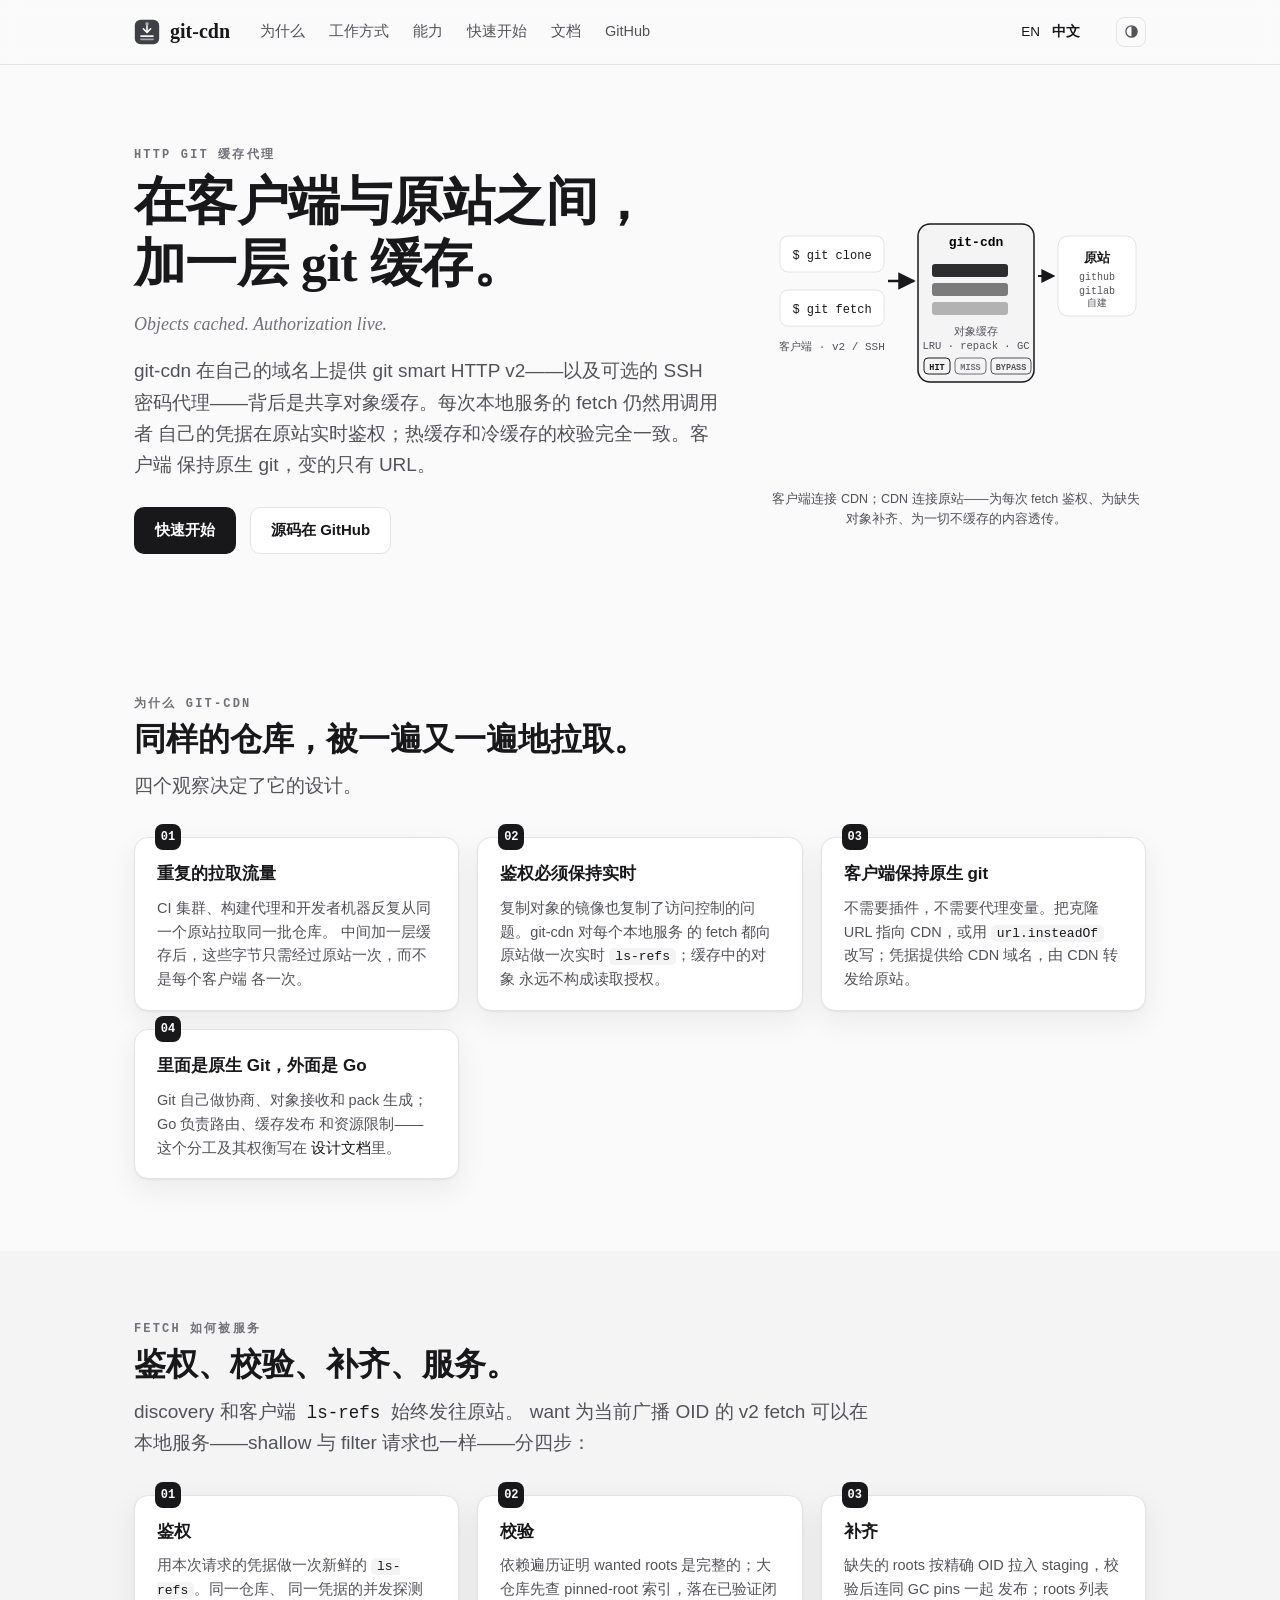
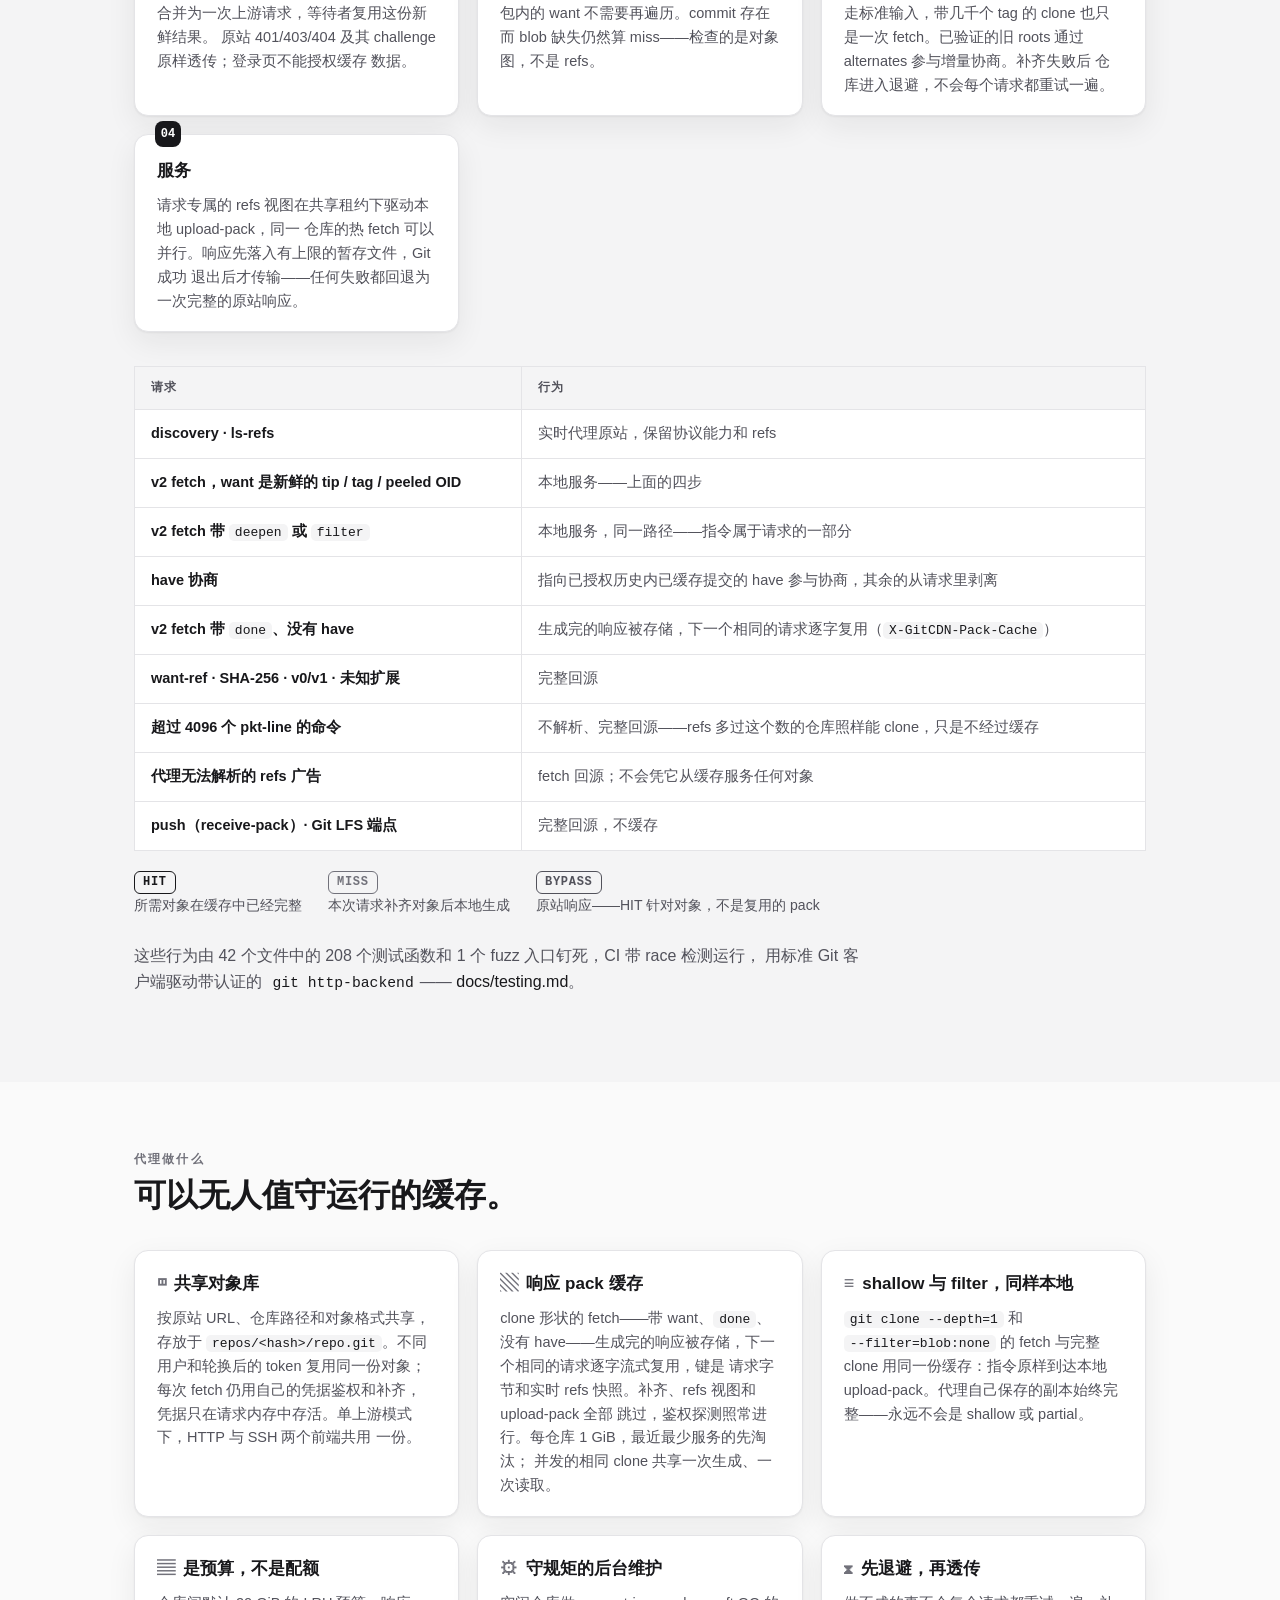
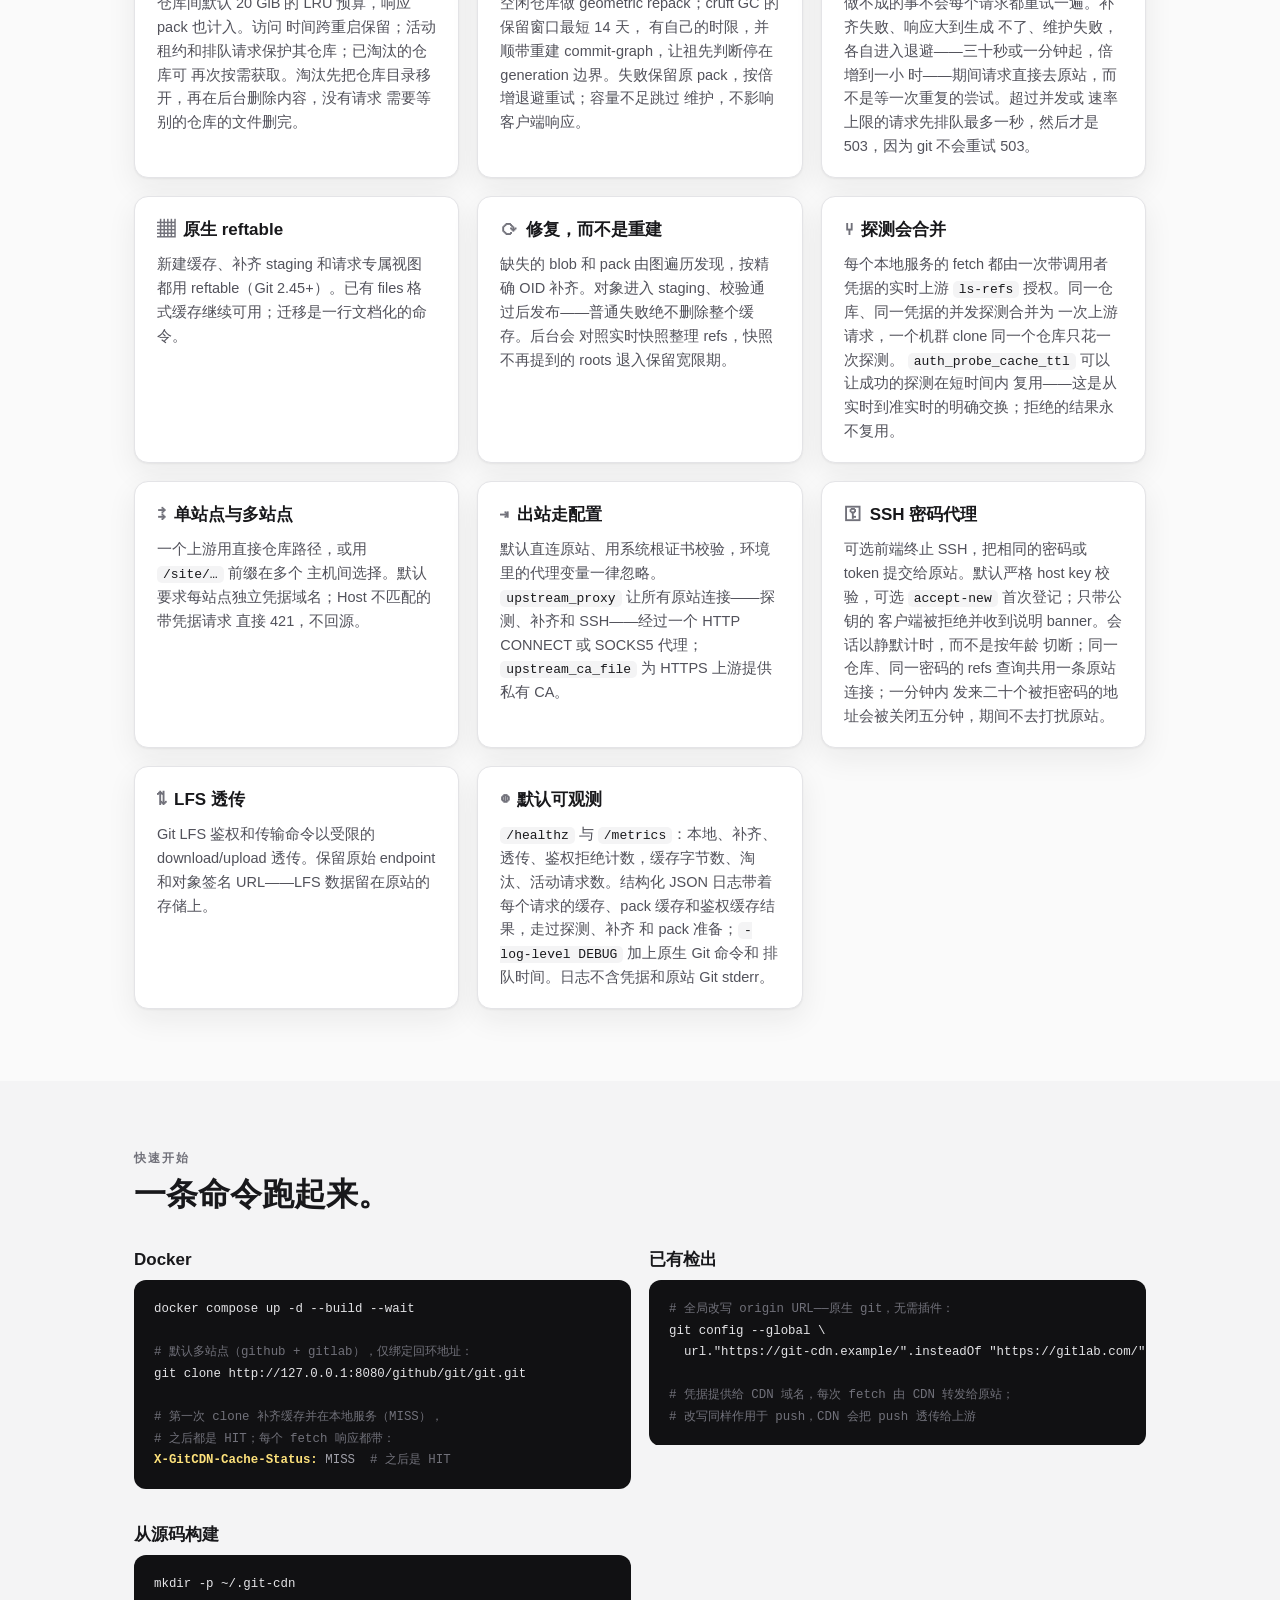
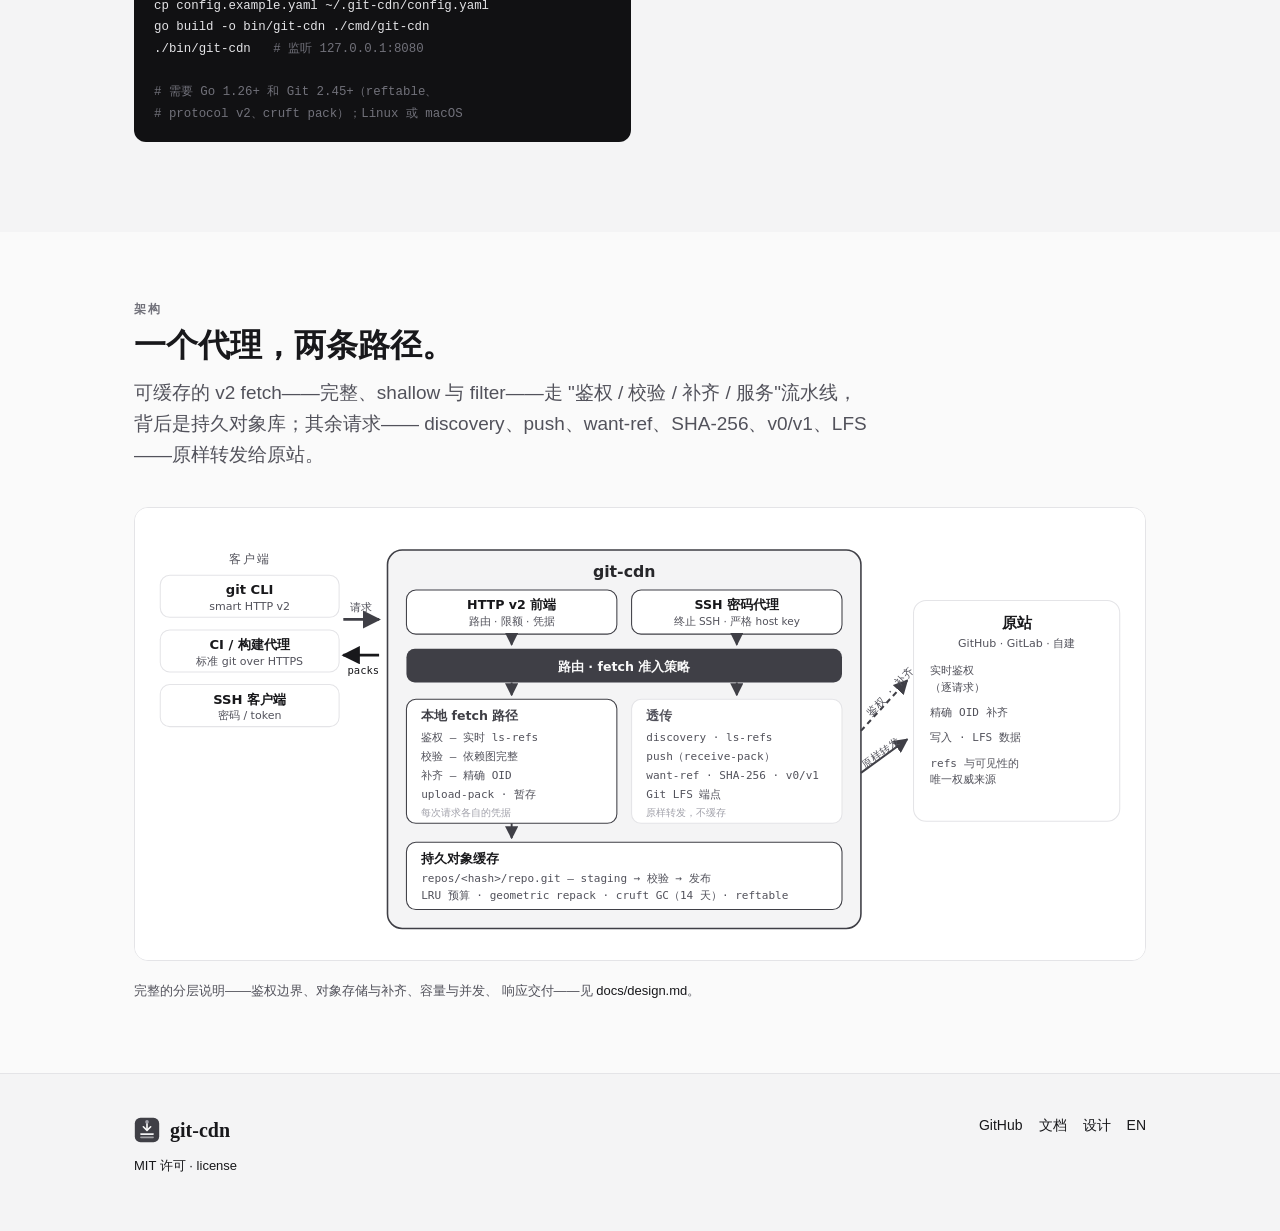
==== commit 6b74da1a: "site: follow the proxy's current behavior Shallow and filtered fetches have been served locally sinc" ====
--- a/zh-cn/index.html
+++ b/zh-cn/index.html
@@ -148,30 +148,40 @@
       <span class="kicker">fetch 如何被服务</span>
       <h2>鉴权、校验、补齐、服务。</h2>
       <p class="lede">discovery 和客户端 <code>ls-refs</code> 始终发往原站。
-      want 为当前广播 OID 的 v2 fetch 可以在本地服务，分四步：</p>
+      want 为当前广播 OID 的 v2 fetch 可以在本地服务——shallow 与 filter
+      请求也一样——分四步：</p>
     </div>
     <div class="steps" style="margin-bottom:34px">
       <div class="card"><h3>鉴权</h3>
-        <p>用本次请求的凭据做一次新鲜的 <code>ls-refs</code>。原站
-        401/403/404 及其 challenge 原样透传；登录页不能授权缓存数据。</p></div>
+        <p>用本次请求的凭据做一次新鲜的 <code>ls-refs</code>。同一仓库、
+        同一凭据的并发探测合并为一次上游请求，等待者复用这份新鲜结果。
+        原站 401/403/404 及其 challenge 原样透传；登录页不能授权缓存
+        数据。</p></div>
       <div class="card"><h3>校验</h3>
-        <p>依赖遍历证明 wanted roots 是完整的。commit 存在而 blob 缺失
-        仍然算 miss——检查的是对象图，不是 refs。</p></div>
+        <p>依赖遍历证明 wanted roots 是完整的；大仓库先查 pinned-root
+        索引，落在已验证闭包内的 want 不需要再遍历。commit 存在而 blob
+        缺失仍然算 miss——检查的是对象图，不是 refs。</p></div>
       <div class="card"><h3>补齐</h3>
         <p>缺失的 roots 按精确 OID 拉入 staging，校验后连同 GC pins 一起
-        发布。已验证的旧 roots 通过 alternates 参与增量协商。</p></div>
+        发布；roots 列表走标准输入，带几千个 tag 的 clone 也只是一次
+        fetch。已验证的旧 roots 通过 alternates 参与增量协商。补齐失败后
+        仓库进入退避，不会每个请求都重试一遍。</p></div>
       <div class="card"><h3>服务</h3>
-        <p>请求专属的 refs 视图驱动本地 upload-pack。响应先落入有上限的
-        暂存文件，Git 成功退出后才传输——任何失败都回退为一次完整的
-        原站响应。</p></div>
+        <p>请求专属的 refs 视图在共享租约下驱动本地 upload-pack，同一
+        仓库的热 fetch 可以并行。响应先落入有上限的暂存文件，Git 成功
+        退出后才传输——任何失败都回退为一次完整的原站响应。</p></div>
     </div>
     <table class="matrix">
       <thead><tr><th>请求</th><th>行为</th></tr></thead>
       <tbody>
         <tr><td>discovery · ls-refs</td><td>实时代理原站，保留协议能力和 refs</td></tr>
         <tr><td>v2 fetch，want 是新鲜的 tip / tag / peeled OID</td><td>本地服务——上面的四步</td></tr>
-        <tr><td>have 协商</td><td>have 必须是已授权 roots 的祖先 commit；否则回源</td></tr>
-        <tr><td>shallow · filter · want-ref · 未知扩展 · SHA-256 · v0/v1</td><td>完整回源</td></tr>
+        <tr><td>v2 fetch 带 <code>deepen</code> 或 <code>filter</code></td><td>本地服务，同一路径——指令属于请求的一部分</td></tr>
+        <tr><td>have 协商</td><td>指向已授权历史内已缓存提交的 have 参与协商，其余的从请求里剥离</td></tr>
+        <tr><td>v2 fetch 带 <code>done</code>、没有 have</td><td>生成完的响应被存储，下一个相同的请求逐字复用（<code>X-GitCDN-Pack-Cache</code>）</td></tr>
+        <tr><td>want-ref · SHA-256 · v0/v1 · 未知扩展</td><td>完整回源</td></tr>
+        <tr><td>超过 4096 个 pkt-line 的命令</td><td>不解析、完整回源——refs 多过这个数的仓库照样能 clone，只是不经过缓存</td></tr>
+        <tr><td>代理无法解析的 refs 广告</td><td>fetch 回源；不会凭它从缓存服务任何对象</td></tr>
         <tr><td>push（receive-pack）· Git LFS 端点</td><td>完整回源，不缓存</td></tr>
       </tbody>
     </table>
@@ -184,7 +194,8 @@
         原站响应——HIT 针对对象，不是复用的 pack</div>
     </div>
     <p style="margin-top:26px;max-width:46em;color:var(--ink-soft)">
-      这些行为由 19 个文件中的 101 个测试函数钉死，CI 带 race 检测运行，
+      这些行为由 42 个文件中的 208 个测试函数和 1 个 fuzz 入口钉死，CI
+      带 race 检测运行，
       用标准 Git 客户端驱动带认证的 <code>git http-backend</code>——
       <a href="https://github.com/banyan-vcs/git-cdn/blob/main/docs/testing.md">docs/testing.md</a>。</p>
   </div>
@@ -201,34 +212,73 @@
         <p>按原站 URL、仓库路径和对象格式共享，存放于
         <code>repos/&lt;hash&gt;/repo.git</code>。不同用户和轮换后的
         token 复用同一份对象；每次 fetch 仍用自己的凭据鉴权和补齐，
-        凭据只在请求内存中存活。</p></div>
+        凭据只在请求内存中存活。单上游模式下，HTTP 与 SSH 两个前端共用
+        一份。</p></div>
+      <div class="card"><h3><span class="glyph">▧</span>响应 pack 缓存</h3>
+        <p>clone 形状的 fetch——带 want、<code>done</code>、没有
+        have——生成完的响应被存储，下一个相同的请求逐字流式复用，键是
+        请求字节和实时 refs 快照。补齐、refs 视图和 upload-pack 全部
+        跳过，鉴权探测照常进行。每仓库 1 GiB，最近最少服务的先淘汰；
+        并发的相同 clone 共享一次生成、一次读取。</p></div>
+      <div class="card"><h3><span class="glyph">≡</span>shallow 与 filter，同样本地</h3>
+        <p><code>git clone --depth=1</code> 和
+        <code style="white-space:nowrap">--filter=blob:none</code> 的
+        fetch 与完整 clone 用同一份缓存：指令原样到达本地
+        upload-pack。代理自己保存的副本始终完整——永远不会是 shallow 或
+        partial。</p></div>
       <div class="card"><h3><span class="glyph">▤</span>是预算，不是配额</h3>
-        <p>仓库间默认 20&nbsp;GiB 的 LRU 预算。访问时间跨重启保留；活动
-        租约和排队请求保护其仓库；已淘汰的仓库可再次按需获取。</p></div>
+        <p>仓库间默认 20&nbsp;GiB 的 LRU 预算，响应 pack 也计入。访问
+        时间跨重启保留；活动租约和排队请求保护其仓库；已淘汰的仓库可
+        再次按需获取。淘汰先把仓库目录移开，再在后台删除内容，没有请求
+        需要等别的仓库的文件删完。</p></div>
       <div class="card"><h3><span class="glyph">⚙</span>守规矩的后台维护</h3>
-        <p>空闲仓库做 geometric repack，cruft GC 的保留窗口最短 14 天。
-        失败保留原 pack；容量不足跳过维护，不影响客户端响应。</p></div>
+        <p>空闲仓库做 geometric repack；cruft GC 的保留窗口最短 14 天，
+        有自己的时限，并顺带重建 commit-graph，让祖先判断停在
+        generation 边界。失败保留原 pack，按倍增退避重试；容量不足跳过
+        维护，不影响客户端响应。</p></div>
+      <div class="card"><h3><span class="glyph">⧗</span>先退避，再透传</h3>
+        <p>做不成的事不会每个请求都重试一遍。补齐失败、响应大到生成
+        不了、维护失败，各自进入退避——三十秒或一分钟起，倍增到一小
+        时——期间请求直接去原站，而不是等一次重复的尝试。超过并发或
+        速率上限的请求先排队最多一秒，然后才是 503，因为 git 不会重试
+        503。</p></div>
       <div class="card"><h3><span class="glyph">▦</span>原生 reftable</h3>
         <p>新建缓存、补齐 staging 和请求专属视图都用 reftable（Git
         2.45+）。已有 files 格式缓存继续可用；迁移是一行文档化的命令。</p></div>
       <div class="card"><h3><span class="glyph">⟳</span>修复，而不是重建</h3>
         <p>缺失的 blob 和 pack 由图遍历发现，按精确 OID 补齐。对象进入
-        staging、校验通过后发布——普通失败绝不删除整个缓存。</p></div>
+        staging、校验通过后发布——普通失败绝不删除整个缓存。后台会
+        对照实时快照整理 refs，快照不再提到的 roots 退入保留宽限期。</p></div>
+      <div class="card"><h3><span class="glyph">⑂</span>探测会合并</h3>
+        <p>每个本地服务的 fetch 都由一次带调用者凭据的实时上游
+        <code>ls-refs</code> 授权。同一仓库、同一凭据的并发探测合并为
+        一次上游请求，一个机群 clone 同一个仓库只花一次探测。
+        <code>auth_probe_cache_ttl</code> 可以让成功的探测在短时间内
+        复用——这是从实时到准实时的明确交换；拒绝的结果永不复用。</p></div>
       <div class="card"><h3><span class="glyph">⇉</span>单站点与多站点</h3>
         <p>一个上游用直接仓库路径，或用 <code>/site/…</code> 前缀在多个
         主机间选择。默认要求每站点独立凭据域名；Host 不匹配的带凭据请求
         直接 421，不回源。</p></div>
+      <div class="card"><h3><span class="glyph">⇥</span>出站走配置</h3>
+        <p>默认直连原站、用系统根证书校验，环境里的代理变量一律忽略。
+        <code>upstream_proxy</code> 让所有原站连接——探测、补齐和
+        SSH——经过一个 HTTP CONNECT 或 SOCKS5 代理；
+        <code>upstream_ca_file</code> 为 HTTPS 上游提供私有 CA。</p></div>
       <div class="card"><h3><span class="glyph">⚿</span>SSH 密码代理</h3>
         <p>可选前端终止 SSH，把相同的密码或 token 提交给原站。默认严格
         host key 校验，可选 <code>accept-new</code> 首次登记；只带公钥的
-        客户端被拒绝并收到说明 banner。</p></div>
+        客户端被拒绝并收到说明 banner。会话以静默计时，而不是按年龄
+        切断；同一仓库、同一密码的 refs 查询共用一条原站连接；一分钟内
+        发来二十个被拒密码的地址会被关闭五分钟，期间不去打扰原站。</p></div>
       <div class="card"><h3><span class="glyph">⇅</span>LFS 透传</h3>
         <p>Git LFS 鉴权和传输命令以受限的 download/upload 透传。保留原始
         endpoint 和对象签名 URL——LFS 数据留在原站的存储上。</p></div>
       <div class="card"><h3><span class="glyph">◍</span>默认可观测</h3>
         <p><code>/healthz</code> 与 <code>/metrics</code>：本地、补齐、
-        透传、鉴权拒绝计数，缓存字节数、淘汰、活动请求数。日志不含凭据
-        和原站 Git stderr。</p></div>
+        透传、鉴权拒绝计数，缓存字节数、淘汰、活动请求数。结构化 JSON
+        日志带着每个请求的缓存、pack 缓存和鉴权缓存结果，走过探测、补齐
+        和 pack 准备；<code>-log-level DEBUG</code> 加上原生 Git 命令和
+        排队时间。日志不含凭据和原站 Git stderr。</p></div>
     </div>
   </div>
 </section>
@@ -247,8 +297,8 @@
 <span class="c"># 默认多站点（github + gitlab），仅绑定回环地址：</span>
 git clone http://127.0.0.1:8080/github/git/git.git
 
-<span class="c"># 第一次 clone 补齐缓存，第二次在本地服务；
-# 每个 fetch 响应都带：</span>
+<span class="c"># 第一次 clone 补齐缓存并在本地服务（MISS），
+# 之后都是 HIT；每个 fetch 响应都带：</span>
 <span class="h">X-GitCDN-Cache-Status:</span> <span class="m">MISS</span>  <span class="c"># 之后是 HIT</span></code></pre>
       </div>
       <div>
@@ -257,13 +307,14 @@
 git config --global \
   url."https://git-cdn.example/".insteadOf "https://gitlab.com/"
 
-<span class="c"># 凭据提供给 CDN 域名，
-# 每次 fetch 由 CDN 转发给原站</span></code></pre>
+<span class="c"># 凭据提供给 CDN 域名，每次 fetch 由 CDN 转发给原站；
+# 改写同样作用于 push，CDN 会把 push 透传给上游</span></code></pre>
       </div>
       <div>
         <h3>从源码构建</h3>
-<pre><code>go build -o bin/git-cdn ./cmd/git-cdn
+<pre><code>mkdir -p ~/.git-cdn
 cp config.example.yaml ~/.git-cdn/config.yaml
+go build -o bin/git-cdn ./cmd/git-cdn
 ./bin/git-cdn   <span class="c"># 监听 127.0.0.1:8080</span>
 
 <span class="c"># 需要 Go 1.26+ 和 Git 2.45+（reftable、
@@ -278,12 +329,12 @@
     <div class="section-head">
       <span class="kicker">架构</span>
       <h2>一个代理，两条路径。</h2>
-      <p class="lede">可缓存的 v2 fetch 走"鉴权 / 校验 / 补齐 / 服务"流水
-      线，背后是持久对象库；其余请求——discovery、push、shallow 与
-      filter、LFS——原样转发给原站。</p>
+      <p class="lede">可缓存的 v2 fetch——完整、shallow 与 filter——走
+      "鉴权 / 校验 / 补齐 / 服务"流水线，背后是持久对象库；其余请求——
+      discovery、push、want-ref、SHA-256、v0/v1、LFS——原样转发给原站。</p>
     </div>
     <figure class="arch">
-      <img src="../assets/architecture.zh.svg" alt="git-cdn 架构：git 与 SSH 客户端接入 HTTP v2 前端或 SSH 密码代理；路由与准入策略把可缓存的 v2 fetch 送入鉴权、校验、精确 OID 补齐和本地 upload-pack，底层是带 LRU、geometric repack 和 cruft GC 的持久对象缓存；push、shallow、filter 与 LFS 请求透传给原站" loading="lazy">
+      <img src="../assets/architecture.zh.svg" alt="git-cdn 架构：git 与 SSH 客户端接入 HTTP v2 前端或 SSH 密码代理；路由与准入策略把可缓存的 v2 fetch（含 shallow 与 filter）送入鉴权、校验、精确 OID 补齐和本地 upload-pack，底层是带 LRU、geometric repack 和 cruft GC 的持久对象缓存；push、want-ref、SHA-256、v0/v1 与 LFS 请求透传给原站" loading="lazy">
       <figcaption>完整的分层说明——鉴权边界、对象存储与补齐、容量与并发、
       响应交付——见
       <a href="https://github.com/banyan-vcs/git-cdn/blob/main/docs/design.md">docs/design.md</a>。</figcaption>
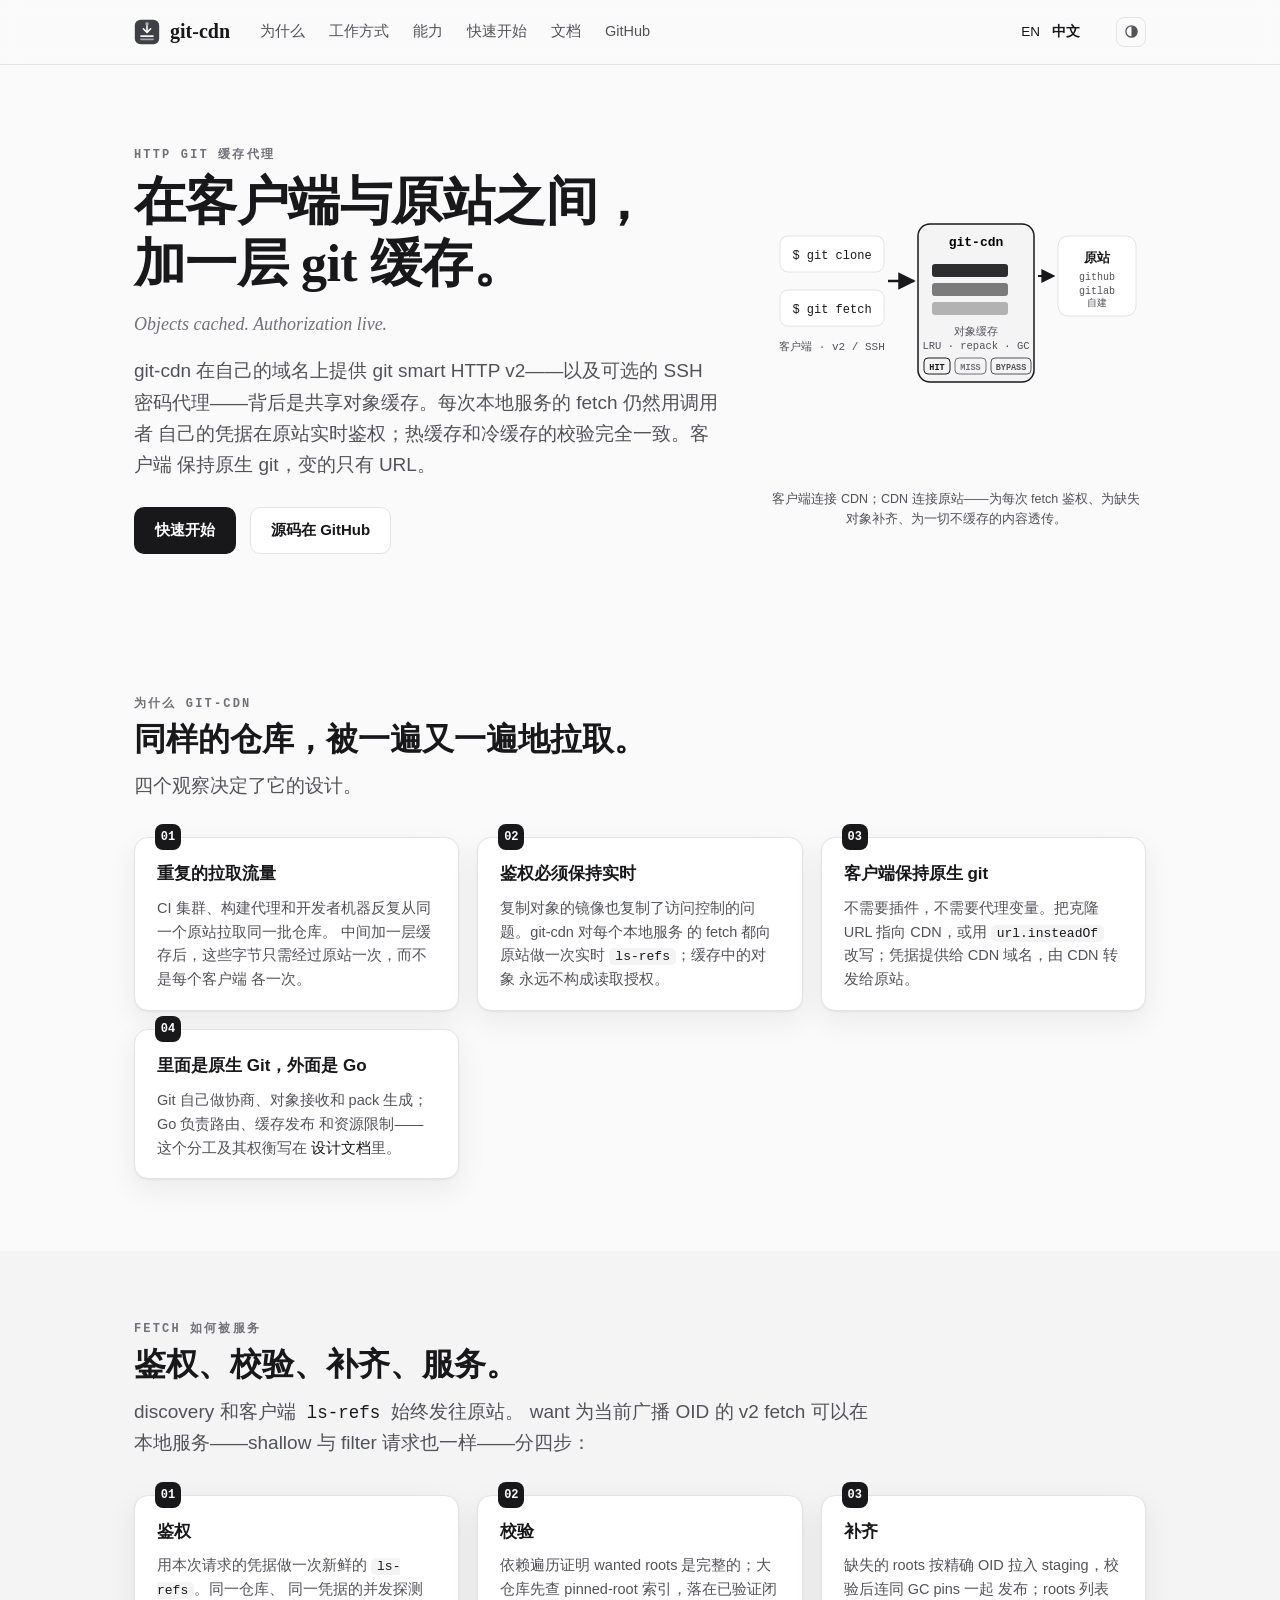
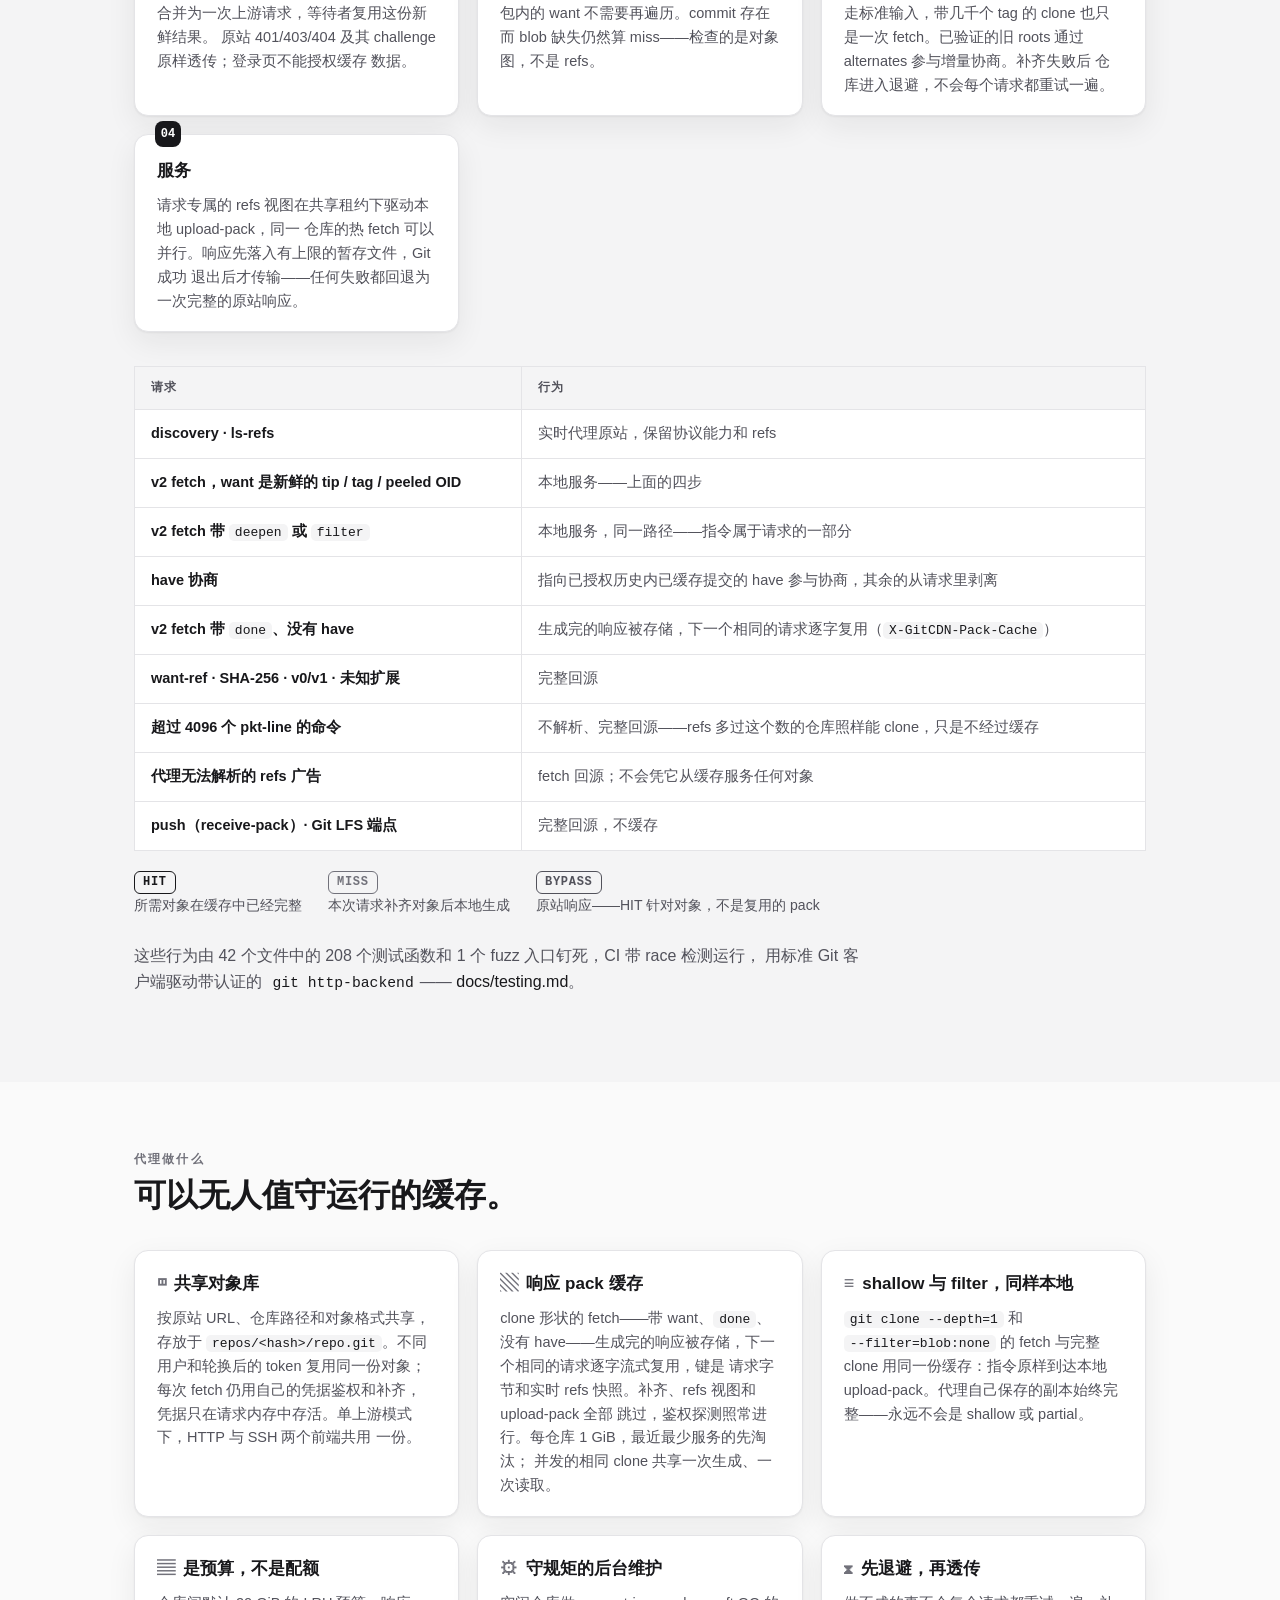
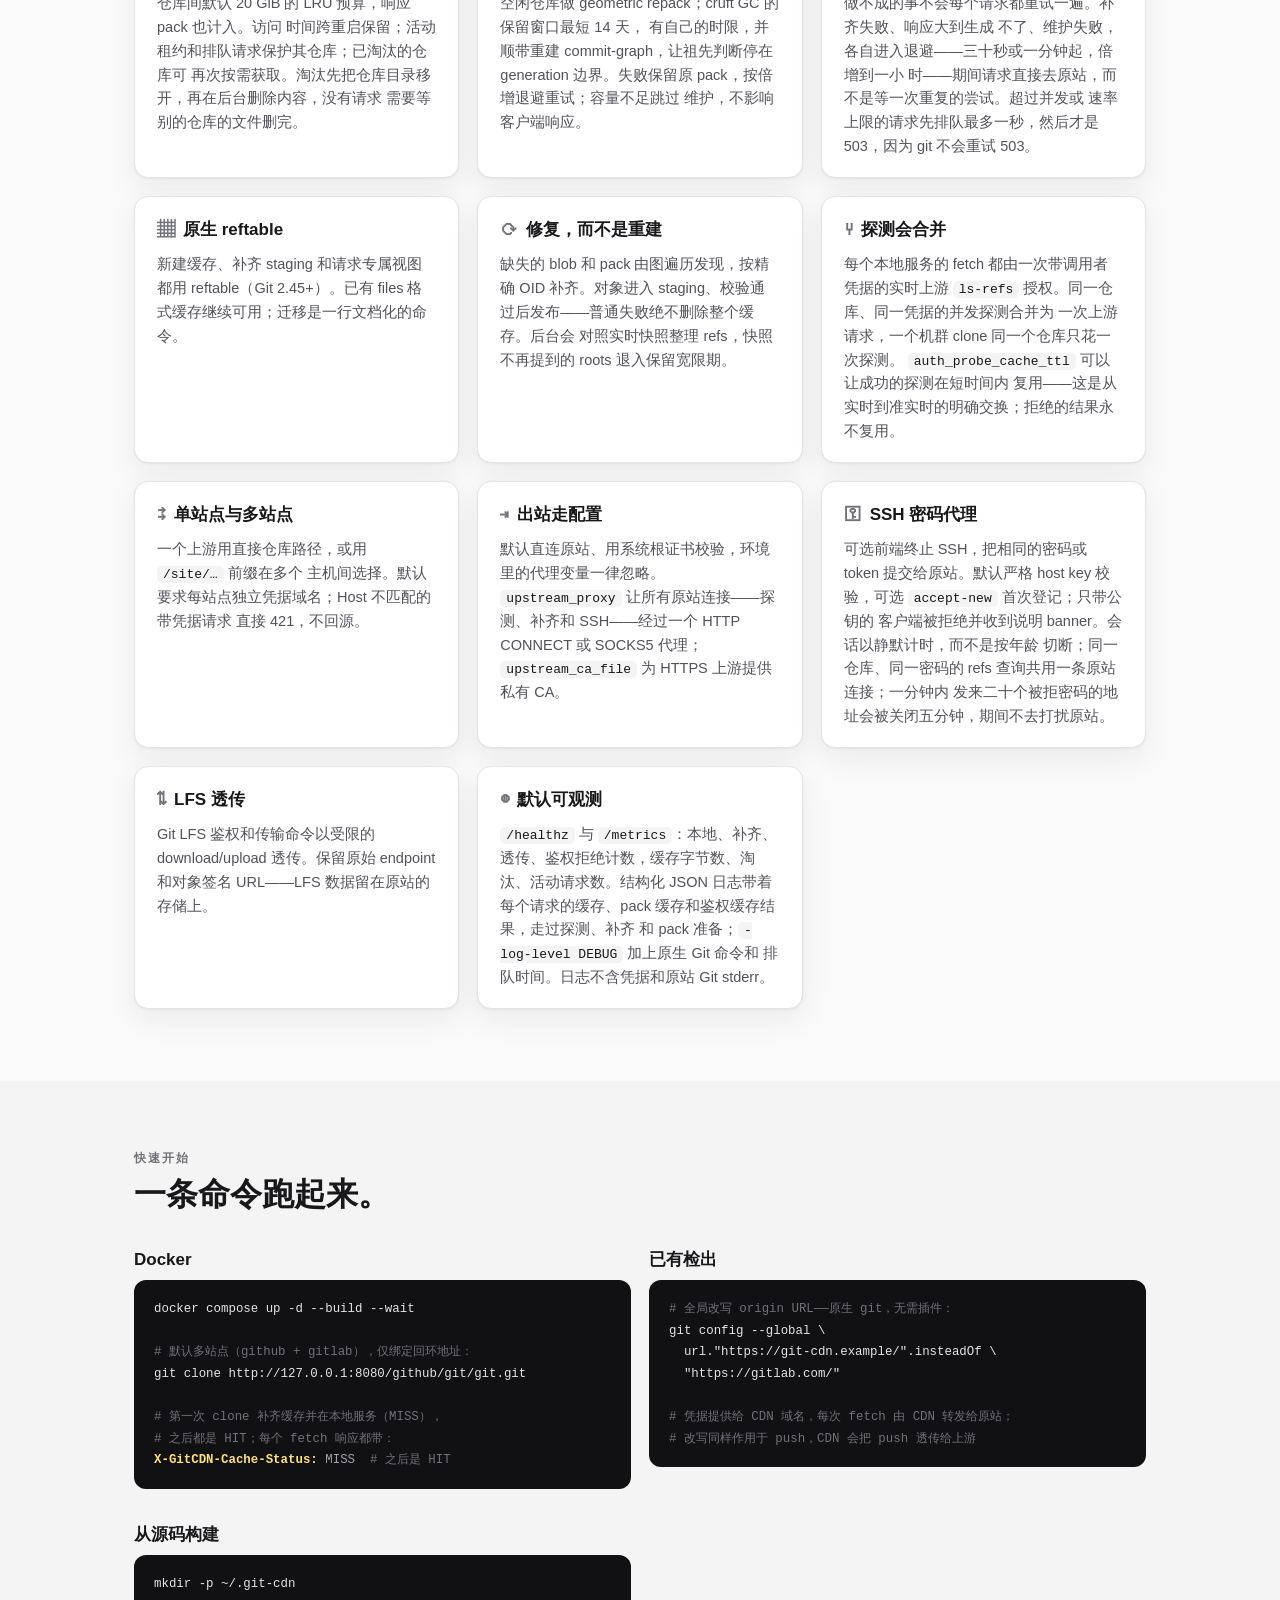
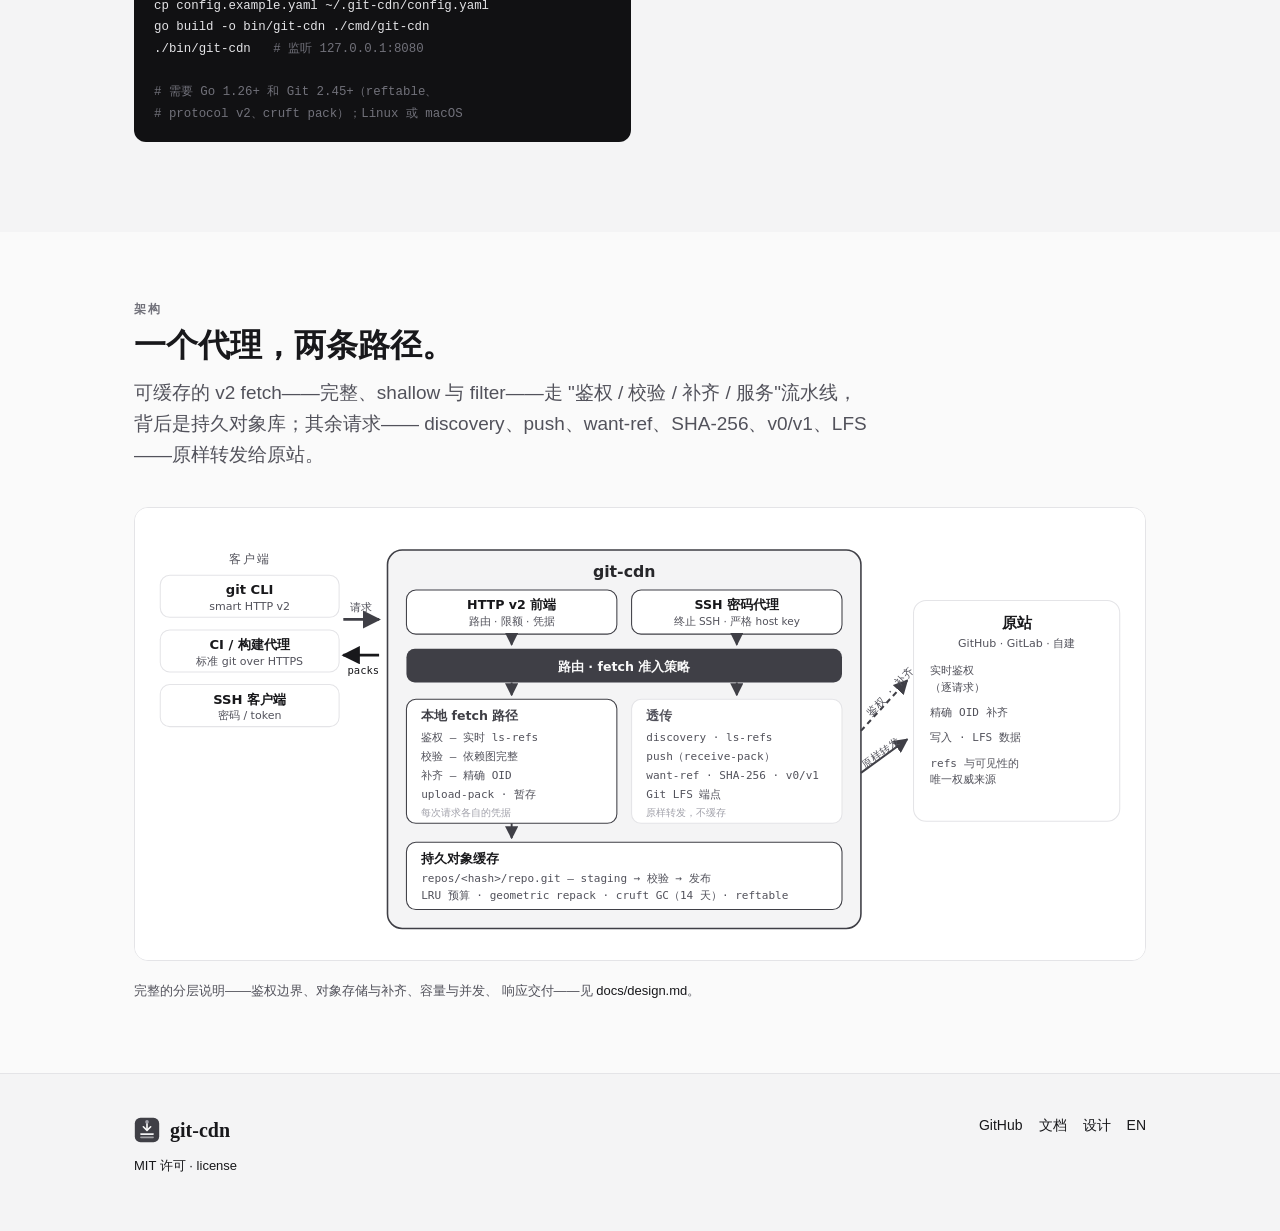
==== commit 7fb0418d: "site: keep the hero and the terminals inside a narrow viewport Below roughly 430 px the hero's fixed" ====
--- a/zh-cn/index.html
+++ b/zh-cn/index.html
@@ -305,7 +305,8 @@
         <h3>已有检出</h3>
 <pre><code><span class="c"># 全局改写 origin URL——原生 git，无需插件：</span>
 git config --global \
-  url."https://git-cdn.example/".insteadOf "https://gitlab.com/"
+  url."https://git-cdn.example/".insteadOf \
+  "https://gitlab.com/"
 
 <span class="c"># 凭据提供给 CDN 域名，每次 fetch 由 CDN 转发给原站；
 # 改写同样作用于 push，CDN 会把 push 透传给上游</span></code></pre>
--- a/assets/style.css
+++ b/assets/style.css
@@ -302,9 +302,11 @@
   height: 15px;
 }
 /* ---------- cards ---------- */
+/* the min(…, 100%) floor lets the last column shrink on a screen narrower
+   than the usual minimum, instead of pushing the page sideways */
 .grid {
   display: grid;
-  grid-template-columns: repeat(auto-fit, minmax(280px, 1fr));
+  grid-template-columns: repeat(auto-fit, minmax(min(280px, 100%), 1fr));
   gap: 18px;
 }
 .card {
@@ -334,7 +336,7 @@
 .steps {
   counter-reset: step;
   display: grid;
-  grid-template-columns: repeat(auto-fit, minmax(240px, 1fr));
+  grid-template-columns: repeat(auto-fit, minmax(min(240px, 100%), 1fr));
   gap: 18px;
 }
 .steps .card {
@@ -467,7 +469,7 @@
 }
 .terminals {
   display: grid;
-  grid-template-columns: repeat(auto-fit, minmax(340px, 1fr));
+  grid-template-columns: repeat(auto-fit, minmax(min(340px, 100%), 1fr));
   gap: 18px;
   align-items: start;
 }
@@ -555,12 +557,19 @@
 }
 /* ---------- responsive ---------- */
 @media (max-width: 880px) {
+  /* one column: it must be allowed to shrink below the diagram's fixed
+     380px, and the diagram scales down with it */
   .hero .wrap {
-    grid-template-columns: 1fr;
+    grid-template-columns: minmax(0, 1fr);
   }
   .hero figure {
+    min-width: 0;
     max-width: 380px;
     margin: 0 auto;
+  }
+  .hero figure svg {
+    max-width: 100%;
+    height: auto;
   }
   section {
     padding: 56px 0;
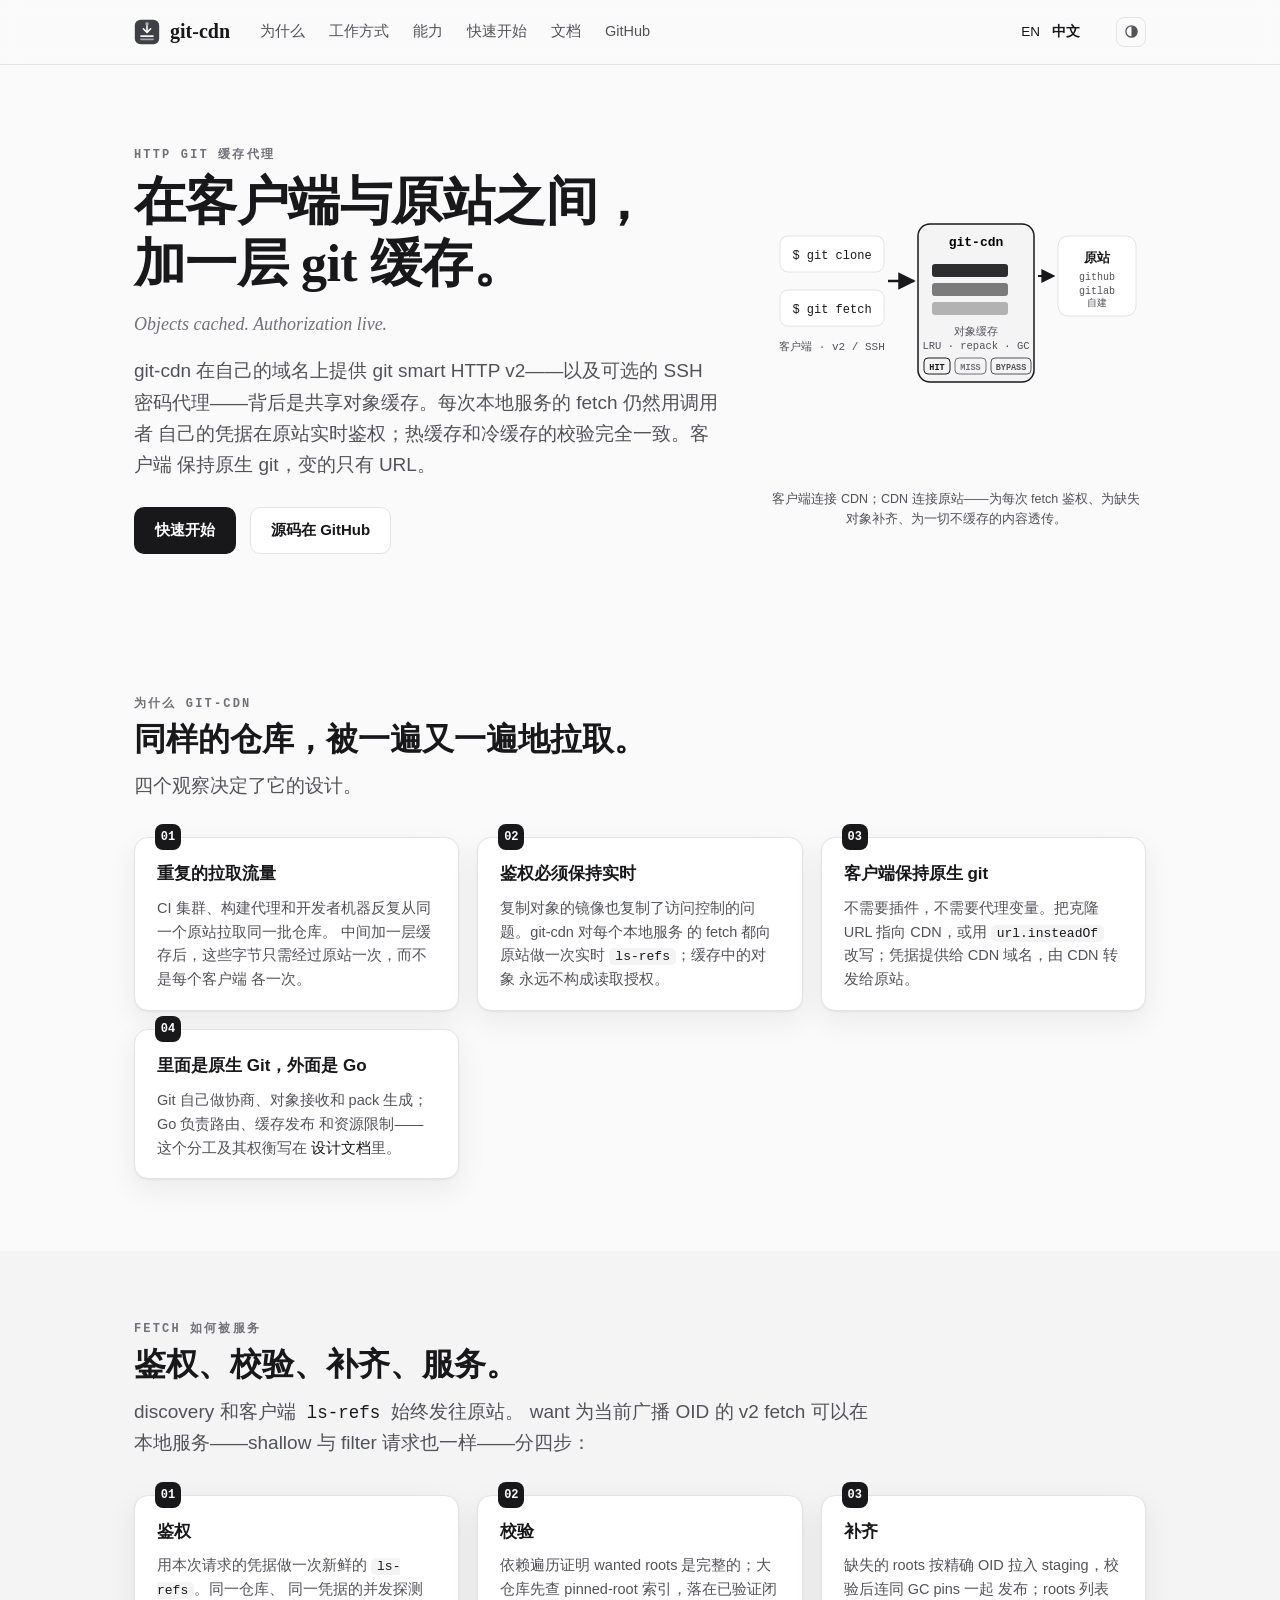
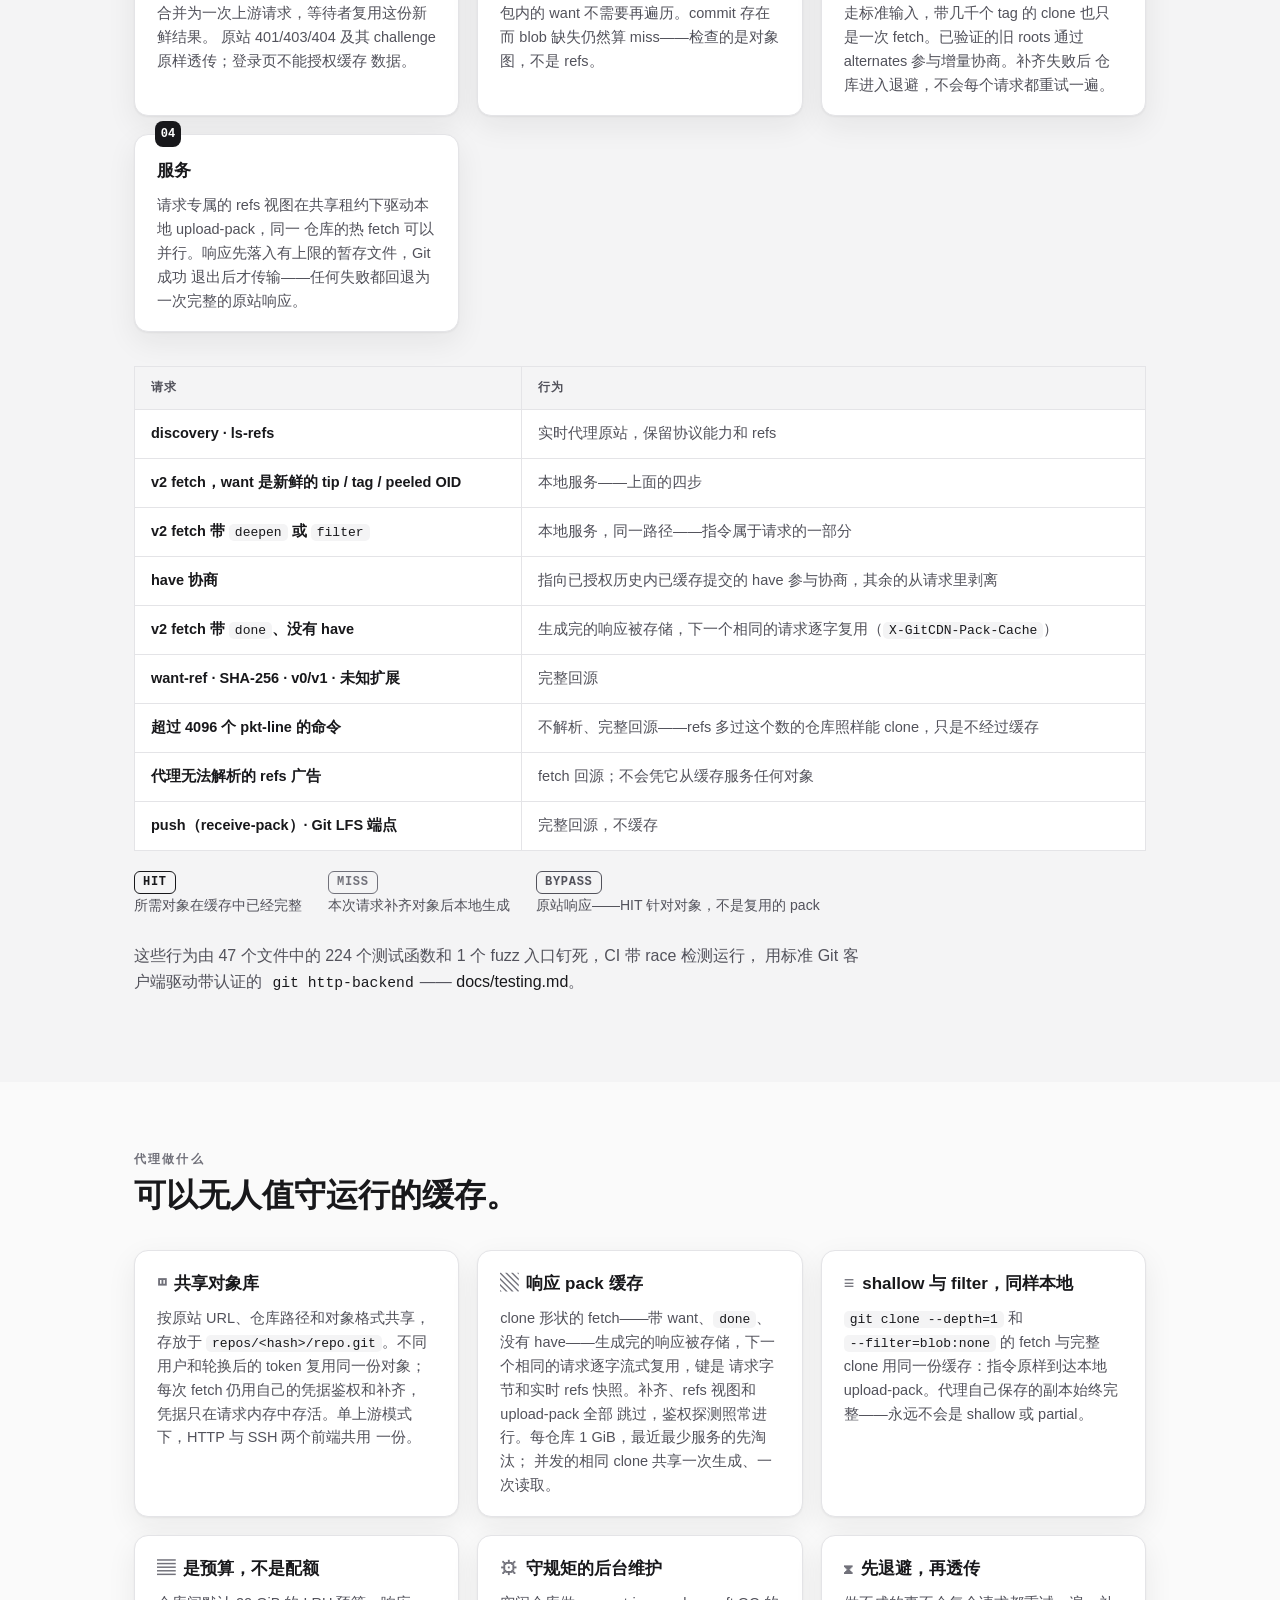
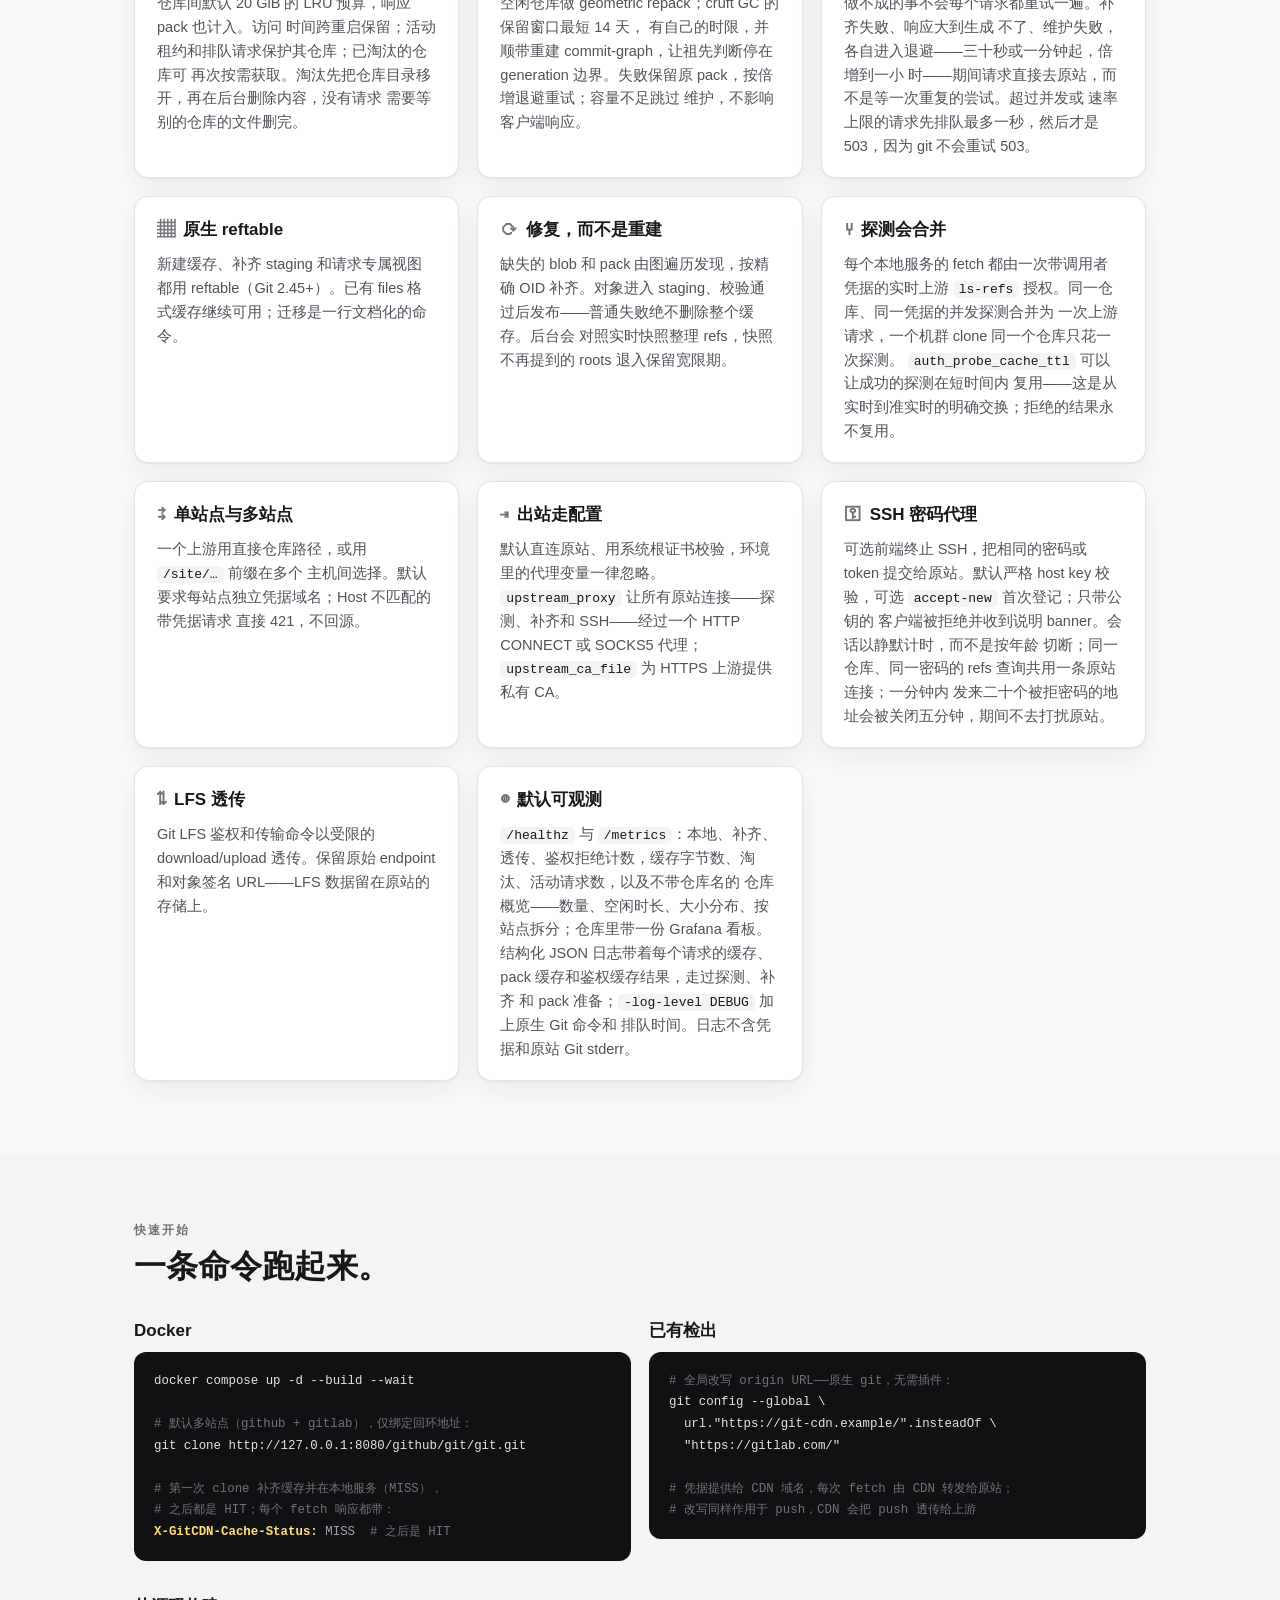
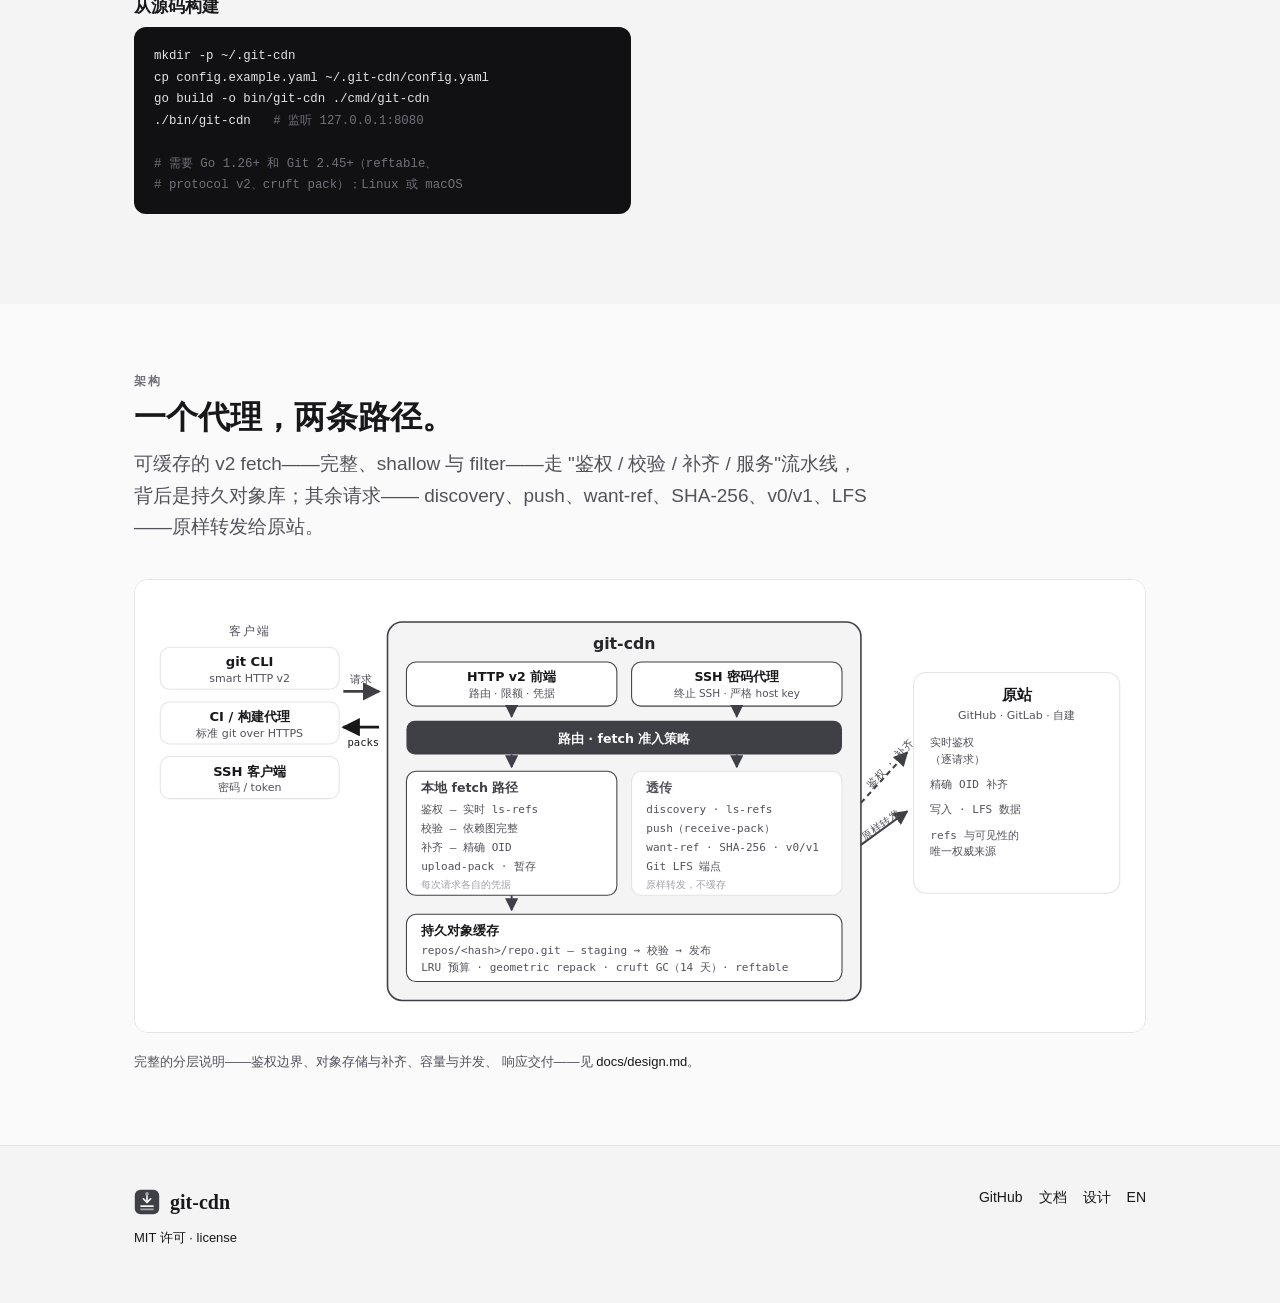
==== commit 507ea0a8: "site: refresh the test counts and describe the aggregate repo metrics" ====
--- a/zh-cn/index.html
+++ b/zh-cn/index.html
@@ -194,7 +194,7 @@
         原站响应——HIT 针对对象，不是复用的 pack</div>
     </div>
     <p style="margin-top:26px;max-width:46em;color:var(--ink-soft)">
-      这些行为由 42 个文件中的 208 个测试函数和 1 个 fuzz 入口钉死，CI
+      这些行为由 47 个文件中的 224 个测试函数和 1 个 fuzz 入口钉死，CI
       带 race 检测运行，
       用标准 Git 客户端驱动带认证的 <code>git http-backend</code>——
       <a href="https://github.com/banyan-vcs/git-cdn/blob/main/docs/testing.md">docs/testing.md</a>。</p>
@@ -275,7 +275,9 @@
         endpoint 和对象签名 URL——LFS 数据留在原站的存储上。</p></div>
       <div class="card"><h3><span class="glyph">◍</span>默认可观测</h3>
         <p><code>/healthz</code> 与 <code>/metrics</code>：本地、补齐、
-        透传、鉴权拒绝计数，缓存字节数、淘汰、活动请求数。结构化 JSON
+        透传、鉴权拒绝计数，缓存字节数、淘汰、活动请求数，以及不带仓库名的
+        仓库概览——数量、空闲时长、大小分布、按站点拆分；仓库里带一份 Grafana
+        看板。结构化 JSON
         日志带着每个请求的缓存、pack 缓存和鉴权缓存结果，走过探测、补齐
         和 pack 准备；<code>-log-level DEBUG</code> 加上原生 Git 命令和
         排队时间。日志不含凭据和原站 Git stderr。</p></div>
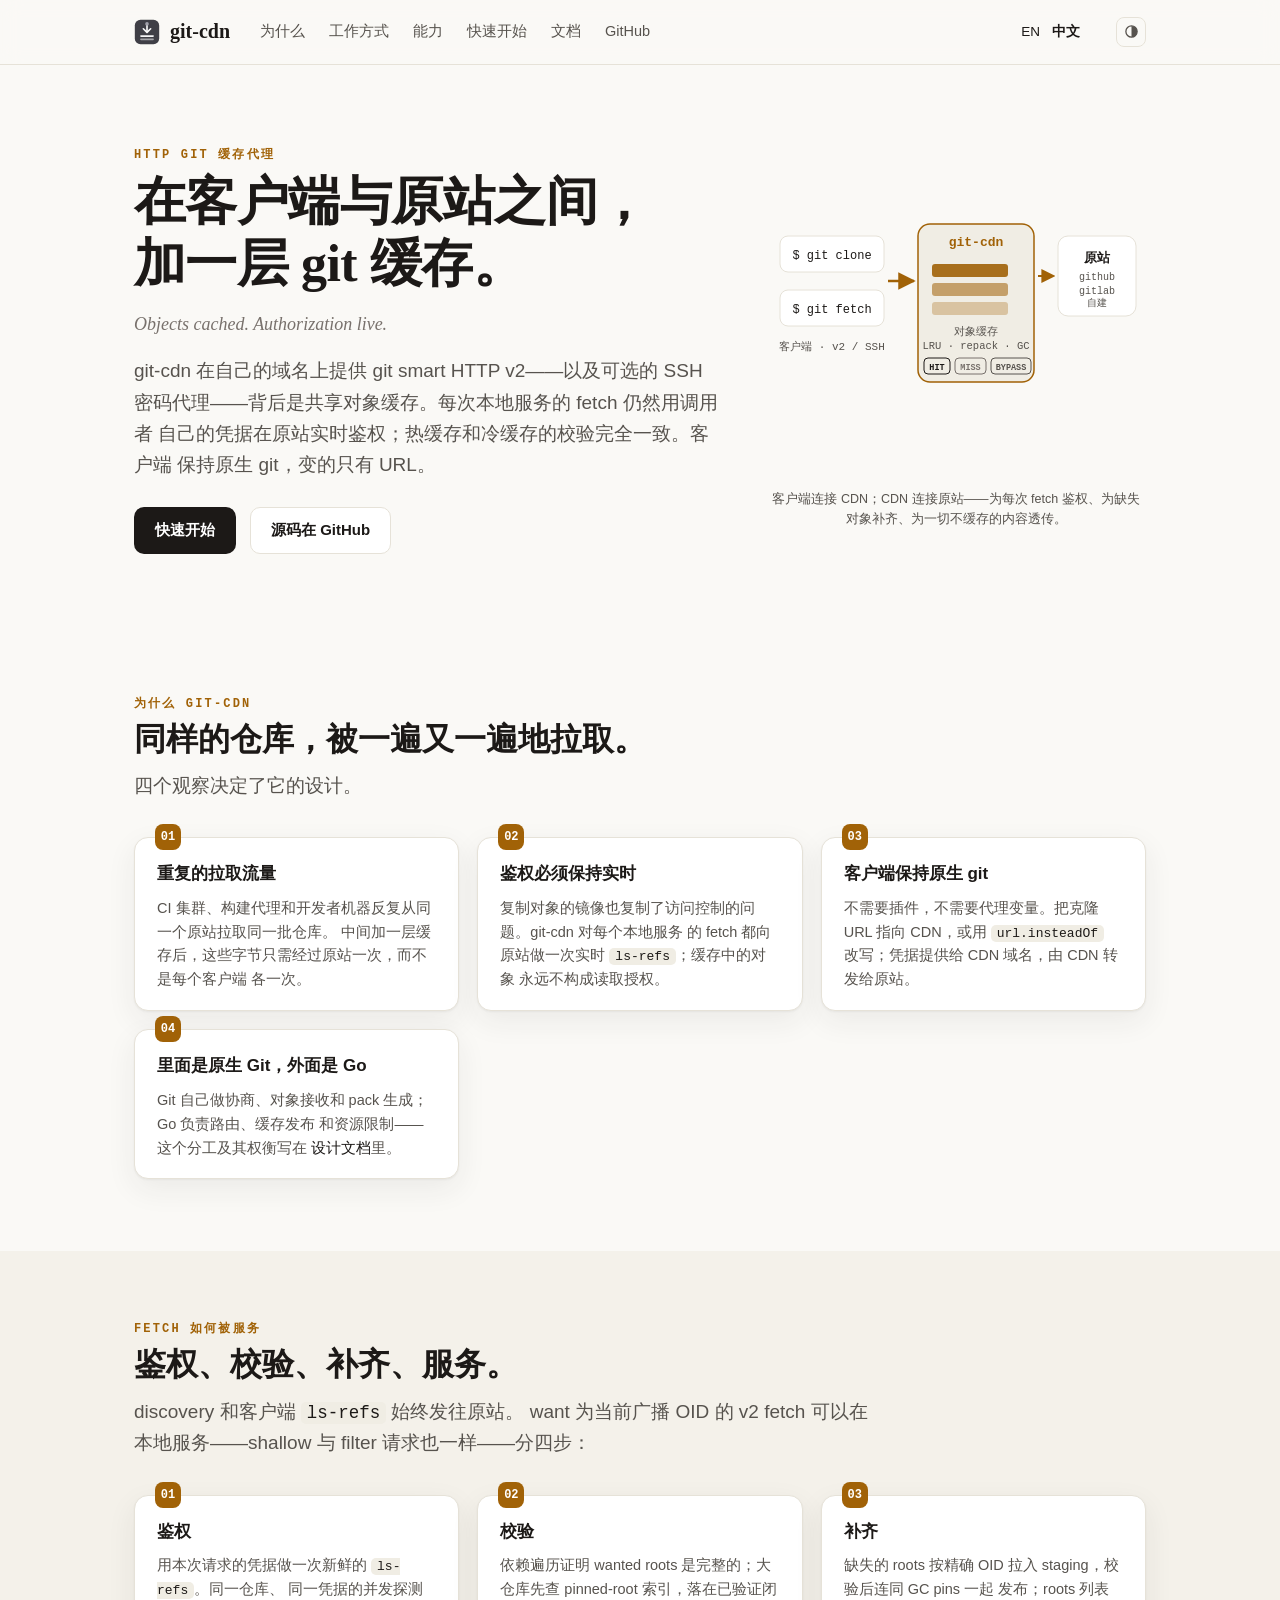
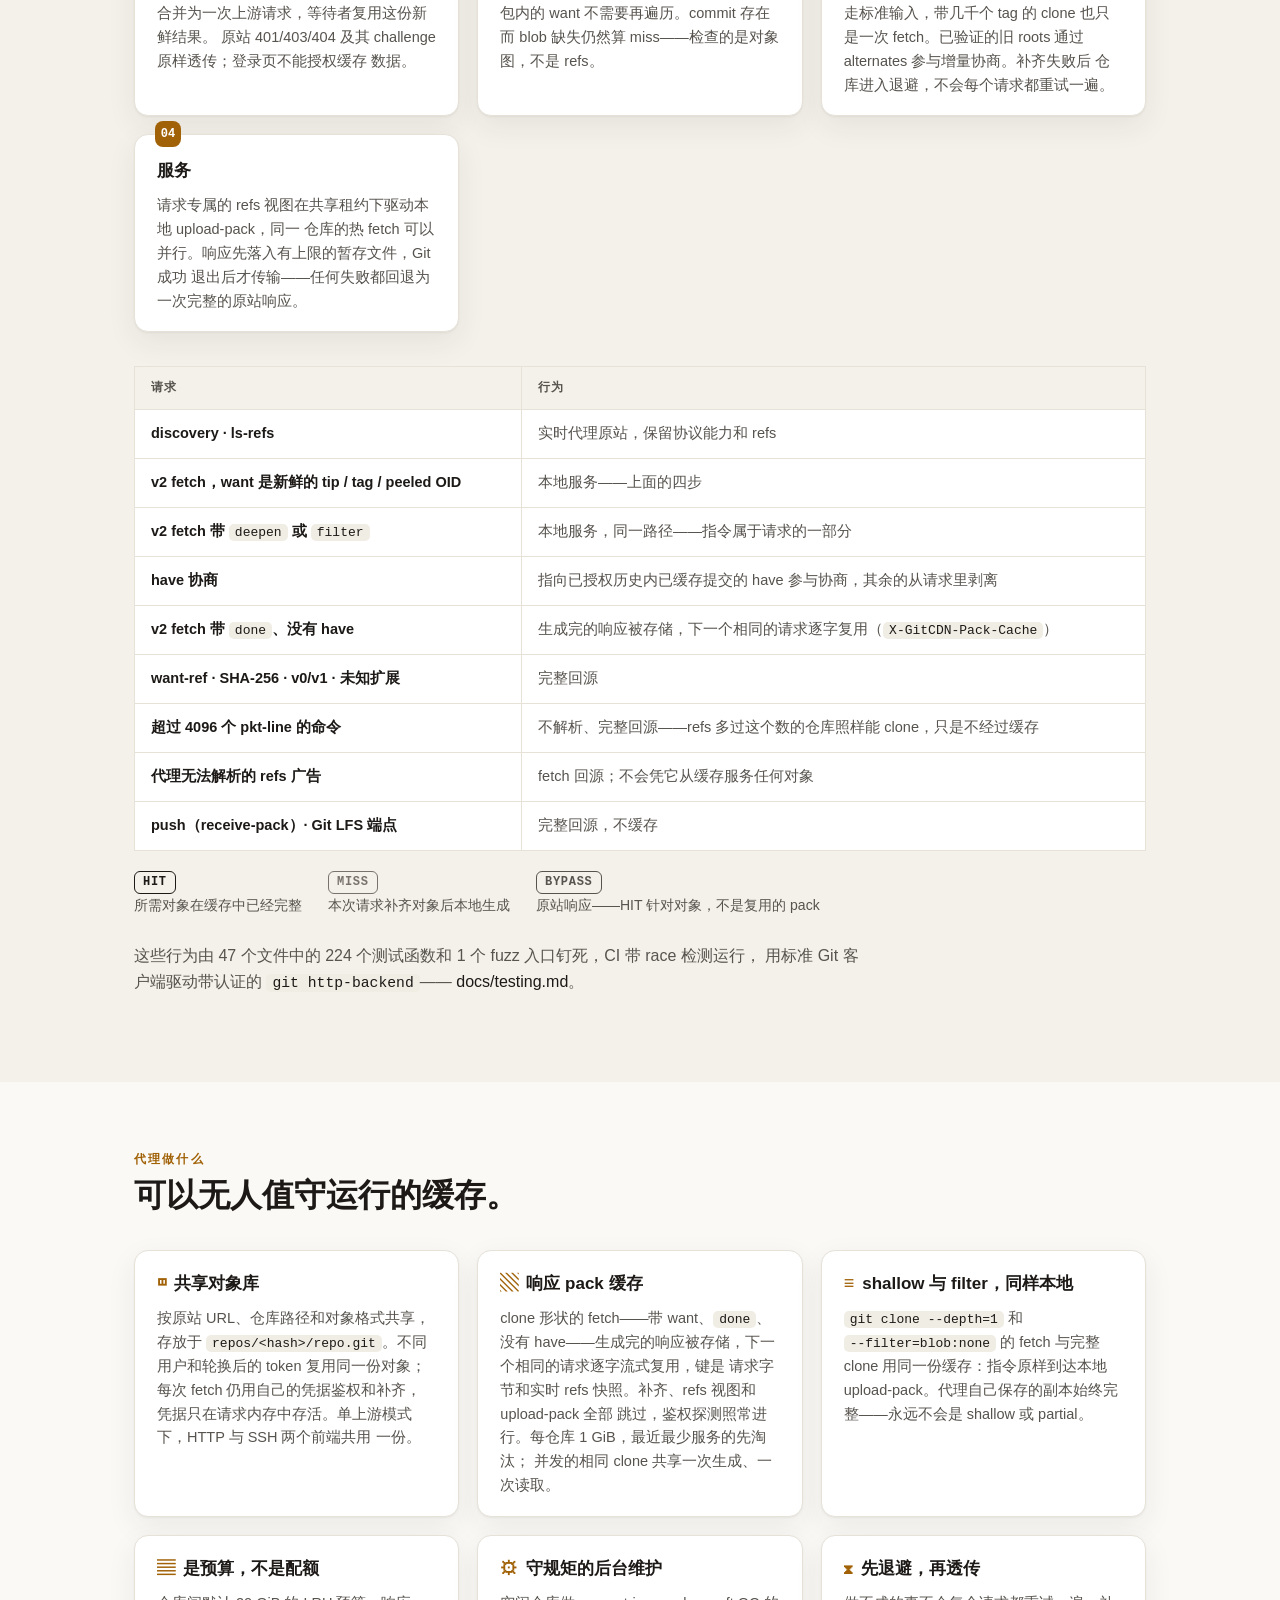
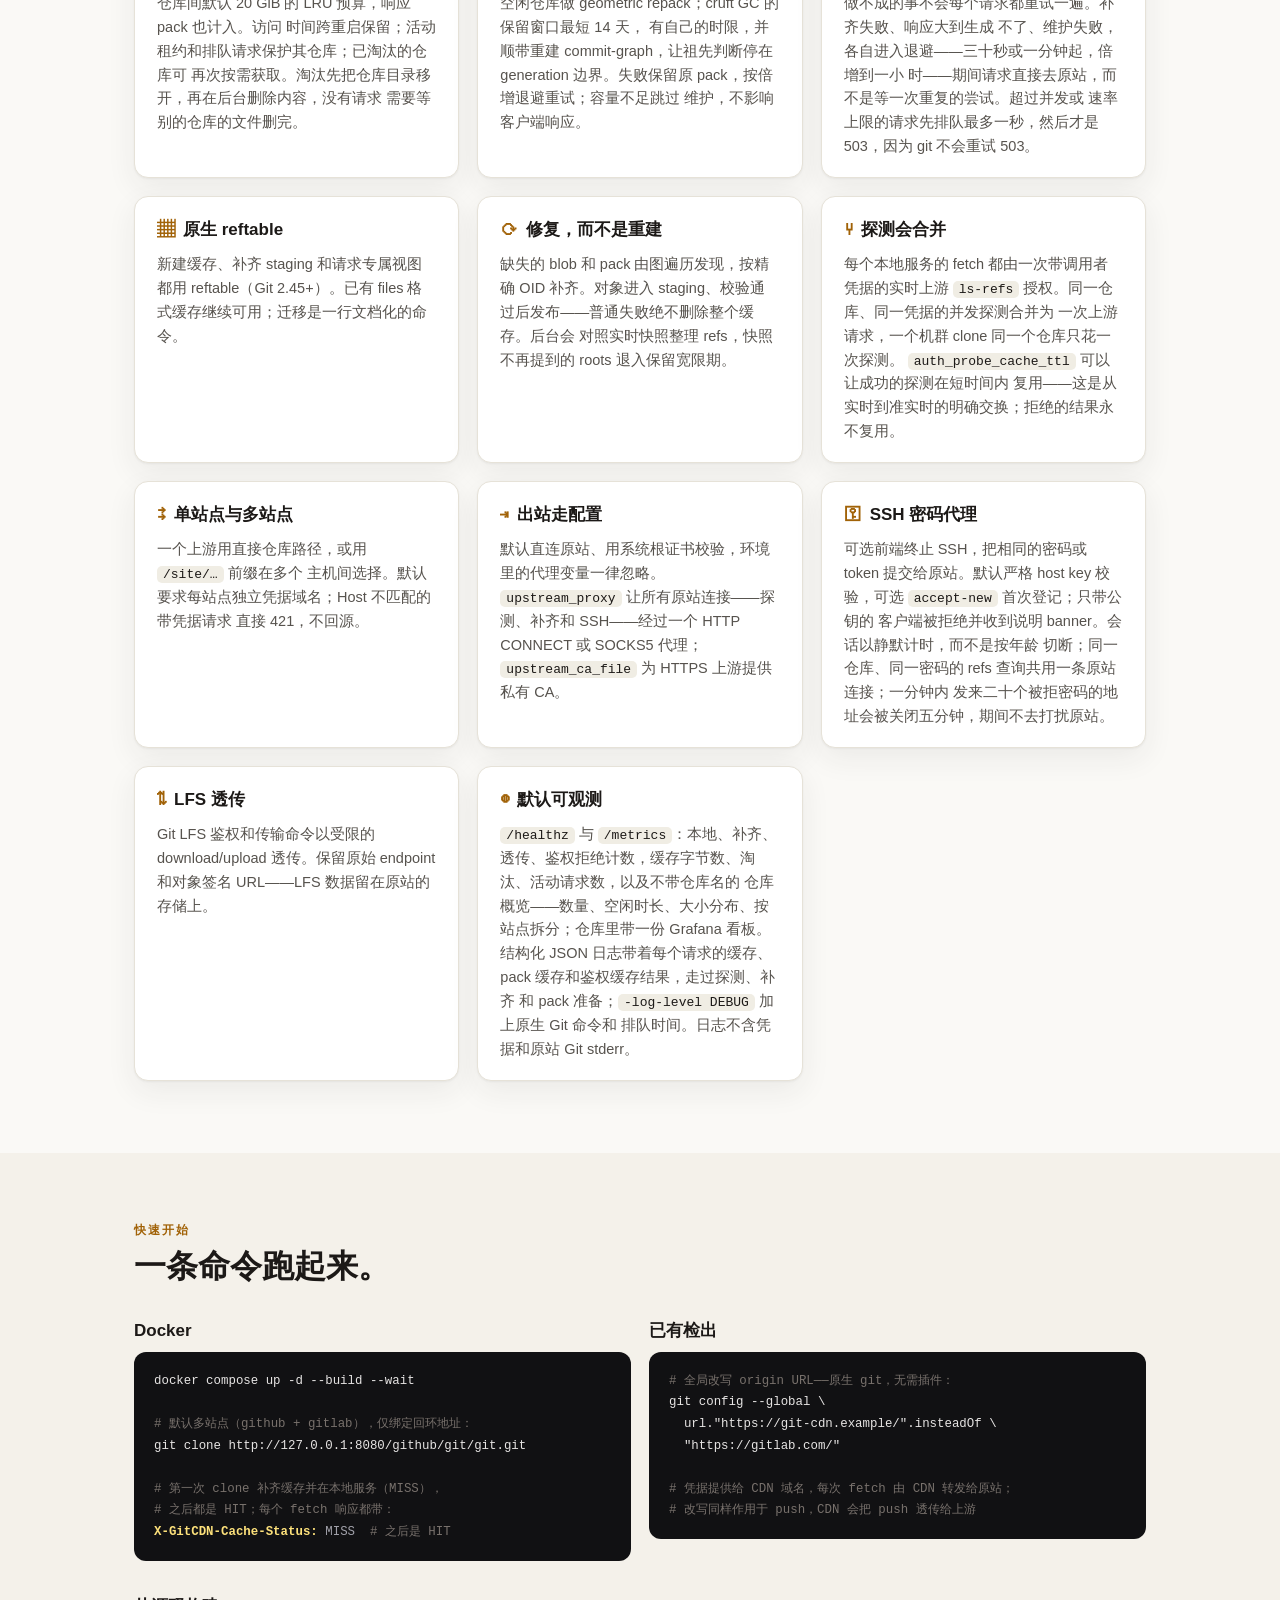
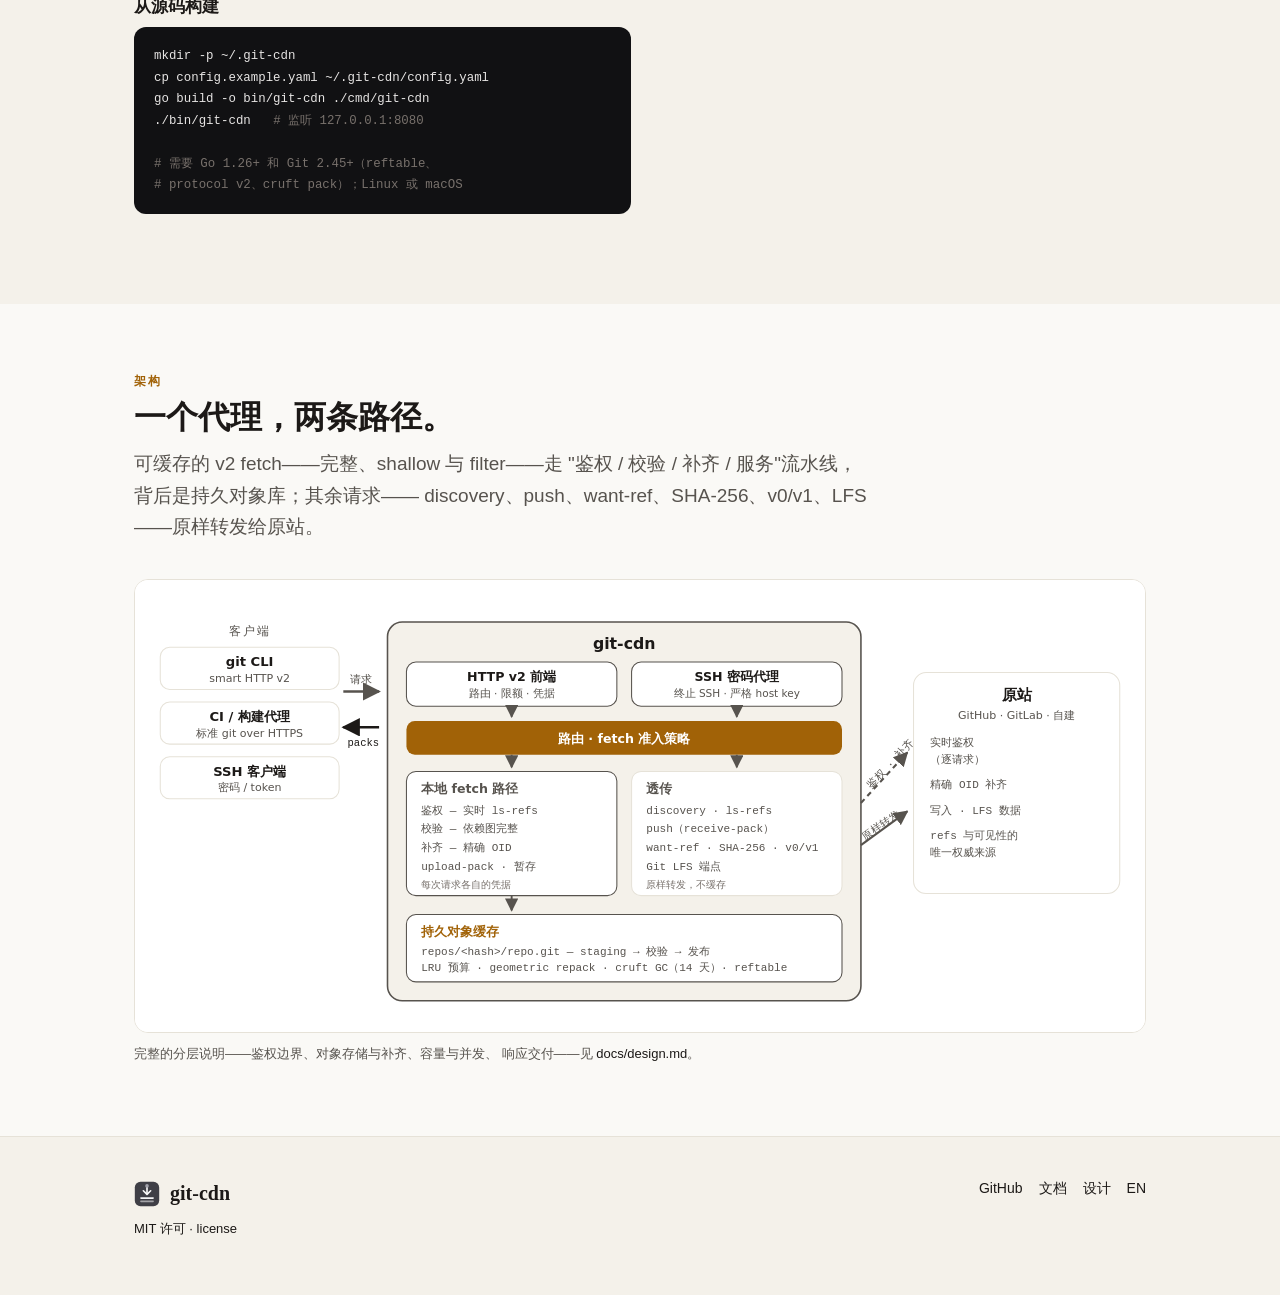
==== commit 46e997f9: "site: the figures follow the theme — inline the map as tokens" ====
--- a/zh-cn/index.html
+++ b/zh-cn/index.html
@@ -63,7 +63,7 @@
            aria-label="git 客户端经由 git-cdn 拉取，git-cdn 缓存对象，并为鉴权、补齐与透传联系原站">
         <defs>
           <marker id="arr" viewBox="0 0 10 10" refX="9" refY="5" markerWidth="7" markerHeight="7" orient="auto-start-reverse">
-            <path d="M0 0 L10 5 L0 10 z" fill="var(--accent)"/>
+            <path d="M0 0 L10 5 L0 10 z" fill="var(--fig-accent)"/>
           </marker>
         </defs>
         <g font-family="ui-monospace, Consolas, monospace">
@@ -76,14 +76,14 @@
             <text x="66" y="178" text-anchor="middle" font-size="11" fill="var(--ink-soft)">客户端 · v2 / SSH</text>
           </g>
           <!-- clients -> cdn -->
-          <line x1="122" y1="109" x2="148" y2="109" stroke="var(--accent)" stroke-width="2.5" marker-end="url(#arr)"/>
+          <line x1="122" y1="109" x2="148" y2="109" stroke="var(--fig-accent)" stroke-width="2.5" marker-end="url(#arr)"/>
           <!-- cdn -->
           <g>
-            <rect x="152" y="52" width="116" height="158" rx="12" fill="var(--accent-soft)" stroke="var(--accent)" stroke-width="1.5"/>
-            <text x="210" y="74" text-anchor="middle" font-size="13" font-weight="600" fill="var(--accent-ink)">git-cdn</text>
-            <rect x="166" y="92" width="76" height="13" rx="3" fill="var(--accent)" opacity="0.9"/>
-            <rect x="166" y="111" width="76" height="13" rx="3" fill="var(--accent)" opacity="0.55"/>
-            <rect x="166" y="130" width="76" height="13" rx="3" fill="var(--accent)" opacity="0.3"/>
+            <rect x="152" y="52" width="116" height="158" rx="12" fill="var(--accent-soft)" stroke="var(--fig-accent)" stroke-width="1.5"/>
+            <text x="210" y="74" text-anchor="middle" font-size="13" font-weight="600" fill="var(--fig-accent)">git-cdn</text>
+            <rect x="166" y="92" width="76" height="13" rx="3" fill="var(--fig-accent)" opacity="0.9"/>
+            <rect x="166" y="111" width="76" height="13" rx="3" fill="var(--fig-accent)" opacity="0.55"/>
+            <rect x="166" y="130" width="76" height="13" rx="3" fill="var(--fig-accent)" opacity="0.3"/>
             <text x="210" y="163" text-anchor="middle" font-size="10.5" fill="var(--ink-soft)">对象缓存</text>
             <text x="210" y="177" text-anchor="middle" font-size="10.5" fill="var(--ink-soft)">LRU · repack · GC</text>
             <!-- cache status chips -->
@@ -97,7 +97,7 @@
             </g>
           </g>
           <!-- cdn -> origin: authorize, hydrate, passthrough (see caption) -->
-          <line x1="272" y1="104" x2="288" y2="104" stroke="var(--accent)" stroke-width="2" stroke-dasharray="5 4" marker-end="url(#arr)"/>
+          <line x1="272" y1="104" x2="288" y2="104" stroke="var(--fig-accent)" stroke-width="2" stroke-dasharray="5 4" marker-end="url(#arr)"/>
           <!-- origin -->
           <g>
             <rect x="292" y="64" width="78" height="80" rx="10" fill="var(--card)" stroke="var(--line)"/>
@@ -337,7 +337,118 @@
       discovery、push、want-ref、SHA-256、v0/v1、LFS——原样转发给原站。</p>
     </div>
     <figure class="arch">
-      <img src="../assets/architecture.zh.svg" alt="git-cdn 架构：git 与 SSH 客户端接入 HTTP v2 前端或 SSH 密码代理；路由与准入策略把可缓存的 v2 fetch（含 shallow 与 filter）送入鉴权、校验、精确 OID 补齐和本地 upload-pack，底层是带 LRU、geometric repack 和 cruft GC 的持久对象缓存；push、want-ref、SHA-256、v0/v1 与 LFS 请求透传给原站" loading="lazy">
+      <svg xmlns="http://www.w3.org/2000/svg" viewBox="0 0 960 430" font-family="system-ui, 'Segoe UI', 'Microsoft YaHei', 'Noto Sans SC', sans-serif" role="img" aria-label="git-cdn 架构：git 与 SSH 客户端接入 HTTP v2 前端或 SSH 密码代理；路由与准入策略把可缓存的 v2 fetch（含 shallow 与 filter）送入鉴权、校验、精确 OID 补齐和本地 upload-pack，底层是带 LRU、geometric repack 和 cruft GC 的持久对象缓存；push、want-ref、SHA-256、v0/v1 与 LFS 请求透传给原站">
+        <defs>
+          <marker id="a" viewBox="0 0 10 10" refX="9" refY="5" markerWidth="7" markerHeight="7" orient="auto-start-reverse">
+            <path d="M0 0 L10 5 L0 10 z" fill="var(--ink-soft)"/>
+          </marker>
+          <marker id="g" viewBox="0 0 10 10" refX="9" refY="5" markerWidth="7" markerHeight="7" orient="auto-start-reverse">
+            <path d="M0 0 L10 5 L0 10 z" fill="var(--ink)"/>
+          </marker>
+        </defs>
+      
+        <rect x="0" y="0" width="960" height="430" fill="var(--card)"/>
+      
+        <!-- clients -->
+        <g text-anchor="middle">
+          <text x="109" y="52" font-size="11" fill="var(--ink-soft)" font-family="ui-monospace, Consolas, monospace" letter-spacing="2">客户端</text>
+          <rect x="24" y="64" width="170" height="40" rx="9" fill="var(--card)" stroke="var(--line)"/>
+          <text x="109" y="82" font-size="12.5" font-weight="600" fill="var(--ink)">git CLI</text>
+          <text x="109" y="97" font-size="10.5" fill="var(--ink-soft)">smart HTTP v2</text>
+          <rect x="24" y="116" width="170" height="40" rx="9" fill="var(--card)" stroke="var(--line)"/>
+          <text x="109" y="134" font-size="12.5" font-weight="600" fill="var(--ink)">CI / 构建代理</text>
+          <text x="109" y="149" font-size="10.5" fill="var(--ink-soft)">标准 git over HTTPS</text>
+          <rect x="24" y="168" width="170" height="40" rx="9" fill="var(--card)" stroke="var(--line)"/>
+          <text x="109" y="186" font-size="12.5" font-weight="600" fill="var(--ink)">SSH 客户端</text>
+          <text x="109" y="201" font-size="10.5" fill="var(--ink-soft)">密码 / token</text>
+        </g>
+      
+        <!-- requests / responses -->
+        <g font-size="10" fill="var(--ink-soft)" font-family="ui-monospace, Consolas, monospace" text-anchor="middle">
+          <line x1="198" y1="106" x2="232" y2="106" stroke="var(--ink-soft)" stroke-width="2.5" marker-end="url(#a)"/>
+          <text x="215" y="98">请求</text>
+          <line x1="232" y1="140" x2="198" y2="140" stroke="var(--ink)" stroke-width="2.5" marker-end="url(#g)"/>
+          <text x="217" y="158" fill="var(--ink)">packs</text>
+        </g>
+      
+        <!-- git-cdn container -->
+        <rect x="240" y="40" width="450" height="360" rx="14" fill="var(--bg-soft)" stroke="var(--ink-soft)" stroke-width="1.5"/>
+        <text x="465" y="66" text-anchor="middle" font-size="15" font-weight="700" fill="var(--ink)">git-cdn</text>
+      
+        <!-- frontends -->
+        <g text-anchor="middle">
+          <rect x="258" y="78" width="200" height="42" rx="9" fill="var(--card)" stroke="var(--ink-soft)"/>
+          <text x="358" y="96" font-size="12" font-weight="600" fill="var(--ink)">HTTP v2 前端</text>
+          <text x="358" y="111" font-size="10" fill="var(--ink-soft)">路由 · 限额 · 凭据</text>
+          <rect x="472" y="78" width="200" height="42" rx="9" fill="var(--card)" stroke="var(--ink-soft)"/>
+          <text x="572" y="96" font-size="12" font-weight="600" fill="var(--ink)">SSH 密码代理</text>
+          <text x="572" y="111" font-size="10" fill="var(--ink-soft)">终止 SSH · 严格 host key</text>
+        </g>
+      
+        <g stroke="var(--ink-soft)" stroke-width="1.8">
+          <line x1="358" y1="120" x2="358" y2="130" marker-end="url(#a)"/>
+          <line x1="572" y1="120" x2="572" y2="130" marker-end="url(#a)"/>
+        </g>
+      
+        <!-- eligibility policy -->
+        <rect x="258" y="134" width="414" height="32" rx="8" fill="var(--fig-accent)"/>
+        <text x="465" y="155" text-anchor="middle" font-size="12" font-weight="600" fill="var(--on-accent)">路由 · fetch 准入策略</text>
+      
+        <g stroke="var(--ink-soft)" stroke-width="1.8">
+          <line x1="358" y1="166" x2="358" y2="178" marker-end="url(#a)"/>
+          <line x1="572" y1="166" x2="572" y2="178" marker-end="url(#a)"/>
+        </g>
+      
+        <!-- lane A: local fetch path -->
+        <rect x="258" y="182" width="200" height="118" rx="9" fill="var(--card)" stroke="var(--ink-soft)"/>
+        <text x="272" y="202" font-size="12" font-weight="600" fill="var(--ink-soft)">本地 fetch 路径</text>
+        <g font-size="10.5" fill="var(--ink-soft)" font-family="ui-monospace, Consolas, monospace">
+          <text x="272" y="222">鉴权 — 实时 ls-refs</text>
+          <text x="272" y="240">校验 — 依赖图完整</text>
+          <text x="272" y="258">补齐 — 精确 OID</text>
+          <text x="272" y="276">upload-pack · 暂存</text>
+        </g>
+        <text x="272" y="293" font-size="9.5" fill="var(--flow)" font-family="ui-monospace, Consolas, monospace">每次请求各自的凭据</text>
+      
+        <!-- lane B: passthrough -->
+        <rect x="472" y="182" width="200" height="118" rx="9" fill="var(--card)" stroke="var(--line)"/>
+        <text x="486" y="202" font-size="12" font-weight="600" fill="var(--ink-soft)">透传</text>
+        <g font-size="10.5" fill="var(--ink-soft)" font-family="ui-monospace, Consolas, monospace">
+          <text x="486" y="222">discovery · ls-refs</text>
+          <text x="486" y="240">push（receive-pack）</text>
+          <text x="486" y="258">want-ref · SHA-256 · v0/v1</text>
+          <text x="486" y="276">Git LFS 端点</text>
+        </g>
+        <text x="486" y="293" font-size="9.5" fill="var(--flow)" font-family="ui-monospace, Consolas, monospace">原样转发，不缓存</text>
+      
+        <!-- object cache -->
+        <line x1="358" y1="300" x2="358" y2="314" stroke="var(--ink-soft)" stroke-width="1.8" marker-end="url(#a)"/>
+        <rect x="258" y="318" width="414" height="64" rx="9" fill="var(--card)" stroke="var(--ink-soft)"/>
+        <text x="272" y="338" font-size="12" font-weight="600" fill="var(--fig-accent)">持久对象缓存</text>
+        <text x="272" y="356" font-size="10.5" fill="var(--ink-soft)" font-family="ui-monospace, Consolas, monospace">repos/&lt;hash&gt;/repo.git — staging → 校验 → 发布</text>
+        <text x="272" y="372" font-size="10.5" fill="var(--ink-soft)" font-family="ui-monospace, Consolas, monospace">LRU 预算 · geometric repack · cruft GC（14 天）· reftable</text>
+      
+        <!-- origin -->
+        <rect x="740" y="88" width="196" height="210" rx="12" fill="var(--card)" stroke="var(--line)"/>
+        <text x="838" y="114" text-anchor="middle" font-size="14" font-weight="700" fill="var(--ink)">原站</text>
+        <text x="838" y="132" text-anchor="middle" font-size="10.5" fill="var(--ink-soft)">GitHub · GitLab · 自建</text>
+        <g font-size="10.5" fill="var(--ink-soft)" font-family="ui-monospace, Consolas, monospace">
+          <text x="756" y="158">实时鉴权</text>
+          <text x="756" y="174">（逐请求）</text>
+          <text x="756" y="198">精确 OID 补齐</text>
+          <text x="756" y="222">写入 · LFS 数据</text>
+          <text x="756" y="246">refs 与可见性的</text>
+          <text x="756" y="262">唯一权威来源</text>
+        </g>
+      
+        <!-- container -> origin arrows -->
+        <g font-size="10" fill="var(--ink-soft)" font-family="ui-monospace, Consolas, monospace">
+          <line x1="690" y1="212" x2="734" y2="164" stroke="var(--ink-soft)" stroke-width="2" stroke-dasharray="5 4" marker-end="url(#a)"/>
+          <text transform="translate(700 199) rotate(-47)">鉴权 · 补齐</text>
+          <line x1="690" y1="252" x2="734" y2="220" stroke="var(--ink-soft)" stroke-width="2" marker-end="url(#a)"/>
+          <text transform="translate(694 248) rotate(-36)">原样转发</text>
+        </g>
+      </svg>
       <figcaption>完整的分层说明——鉴权边界、对象存储与补齐、容量与并发、
       响应交付——见
       <a href="https://github.com/banyan-vcs/git-cdn/blob/main/docs/design.md">docs/design.md</a>。</figcaption>
--- a/assets/style.css
+++ b/assets/style.css
@@ -1,20 +1,24 @@
 :root {
-  --bg: #fafafa;
-  --bg-soft: #f4f4f5;
+  --bg: #faf9f6;
+  --bg-soft: #f4f1ea;
   --card: #ffffff;
-  --ink: #18181b;
-  --ink-soft: #52525b;
-  --line: #e4e4e7;
-  --accent: #18181b;
+  --ink: #1c1917;
+  --ink-soft: #57534e;
+  --line: #e6e2d8;
+  --accent: #1c1917;
   --accent-ink: #000000;
   --on-accent: #ffffff;
-  --accent-soft: #f4f4f5;
-  --flow: #71717a;
-  --hit: #18181b;
+  --accent-soft: #f0ede4;
+  --flow: #78716c;
+  --hit: #1c1917;
+  --mark: #a16207;
+  --ctl: #a16207;
+  --sel: rgba(252, 216, 84, 0.45);
+  --fig-accent: #a16207;
   --code-bg: #111113;
-  --code-ink: #e4e4e7;
-  --code-cmt: #71717a;
-  --shadow: 0 1px 2px rgba(24, 24, 27, 0.05), 0 10px 30px rgba(24, 24, 27, 0.07);
+  --code-ink: #e7e5e4;
+  --code-cmt: #78716c;
+  --shadow: 0 1px 2px rgba(41, 37, 36, 0.05), 0 10px 30px rgba(41, 37, 36, 0.07);
   color-scheme: light;
 }
 /* ---- automatic dark mode, and the manual override (the header toggle):
@@ -34,6 +38,10 @@
     --accent-soft: #1d1d20;
     --flow: #a1a1aa;
     --hit: #edede8;
+    --mark: #a1a1aa;
+    --ctl: #fcd854;
+    --sel: rgba(252, 216, 84, 0.22);
+    --fig-accent: #fcd854;
     --code-bg: #0a0a0b;
     --code-ink: #d4d4d8;
     --code-cmt: #71717a;
@@ -42,22 +50,26 @@
   }
 }
 html[data-theme="light"] {
-  --bg: #fafafa;
-  --bg-soft: #f4f4f5;
+  --bg: #faf9f6;
+  --bg-soft: #f4f1ea;
   --card: #ffffff;
-  --ink: #18181b;
-  --ink-soft: #52525b;
-  --line: #e4e4e7;
-  --accent: #18181b;
+  --ink: #1c1917;
+  --ink-soft: #57534e;
+  --line: #e6e2d8;
+  --accent: #1c1917;
   --accent-ink: #000000;
   --on-accent: #ffffff;
-  --accent-soft: #f4f4f5;
-  --flow: #71717a;
-  --hit: #18181b;
+  --accent-soft: #f0ede4;
+  --flow: #78716c;
+  --hit: #1c1917;
+  --mark: #a16207;
+  --ctl: #a16207;
+  --sel: rgba(252, 216, 84, 0.45);
+  --fig-accent: #a16207;
   --code-bg: #111113;
-  --code-ink: #e4e4e7;
-  --code-cmt: #71717a;
-  --shadow: 0 1px 2px rgba(24, 24, 27, 0.05), 0 10px 30px rgba(24, 24, 27, 0.07);
+  --code-ink: #e7e5e4;
+  --code-cmt: #78716c;
+  --shadow: 0 1px 2px rgba(41, 37, 36, 0.05), 0 10px 30px rgba(41, 37, 36, 0.07);
   color-scheme: light;
 }
 html[data-theme="dark"] {
@@ -73,6 +85,10 @@
   --accent-soft: #1d1d20;
   --flow: #a1a1aa;
   --hit: #edede8;
+  --mark: #a1a1aa;
+  --ctl: #fcd854;
+  --sel: rgba(252, 216, 84, 0.22);
+  --fig-accent: #fcd854;
   --code-bg: #0a0a0b;
   --code-ink: #d4d4d8;
   --code-cmt: #71717a;
@@ -92,6 +108,13 @@
   font: 16px/1.65 -apple-system, BlinkMacSystemFont, "Segoe UI", Roboto, "Helvetica Neue", Arial, "Noto Sans", sans-serif;
   -webkit-text-size-adjust: 100%;
 }
+::selection {
+  background: var(--sel);
+}
+:focus-visible {
+  outline: 2px solid var(--ctl);
+  outline-offset: 2px;
+}
 /* ---------- layout ---------- */
 .wrap {
   max-width: 1060px;
@@ -142,13 +165,14 @@
 }
 a:hover {
   text-decoration: underline;
+  text-decoration-color: var(--mark);
 }
 .kicker {
   display: block;
   font: 600 12px/1 ui-monospace, "Cascadia Code", Consolas, monospace;
   letter-spacing: 0.18em;
   text-transform: uppercase;
-  color: var(--flow);
+  color: var(--mark);
   margin-bottom: 10px;
 }
 .section-head {
@@ -276,7 +300,13 @@
   background: var(--card);
 }
 .btn.ghost:hover {
-  border-color: var(--accent);
+  border-color: var(--ctl);
+}
+/* hover/focus feedback eases in instead of snapping */
+.btn,
+nav.main a,
+.theme-toggle {
+  transition: color 0.15s ease, background-color 0.15s ease, border-color 0.15s ease;
 }
 /* the theme toggle in the header: an icon-only ghost button */
 .theme-toggle {
@@ -295,7 +325,7 @@
 }
 .theme-toggle:hover {
   color: var(--ink);
-  border-color: var(--accent);
+  border-color: var(--ctl);
 }
 .theme-toggle svg {
   width: 15px;
@@ -323,7 +353,7 @@
 }
 .card .glyph {
   font-size: 18px;
-  color: var(--flow);
+  color: var(--mark);
 }
 .card p {
   color: var(--ink-soft);
@@ -349,7 +379,7 @@
   position: absolute;
   top: -14px;
   left: 20px;
-  background: var(--accent);
+  background: var(--ctl);
   color: var(--on-accent);
   font: 700 12px/26px ui-monospace, Consolas, monospace;
   width: 26px;
@@ -480,8 +510,11 @@
 figure.arch {
   margin: 0;
 }
-figure.arch img {
+figure.arch img,
+figure.arch svg {
+  display: block;
   width: 100%;
+  height: auto;
   border-radius: 14px;
   border: 1px solid var(--line);
   background: var(--card);
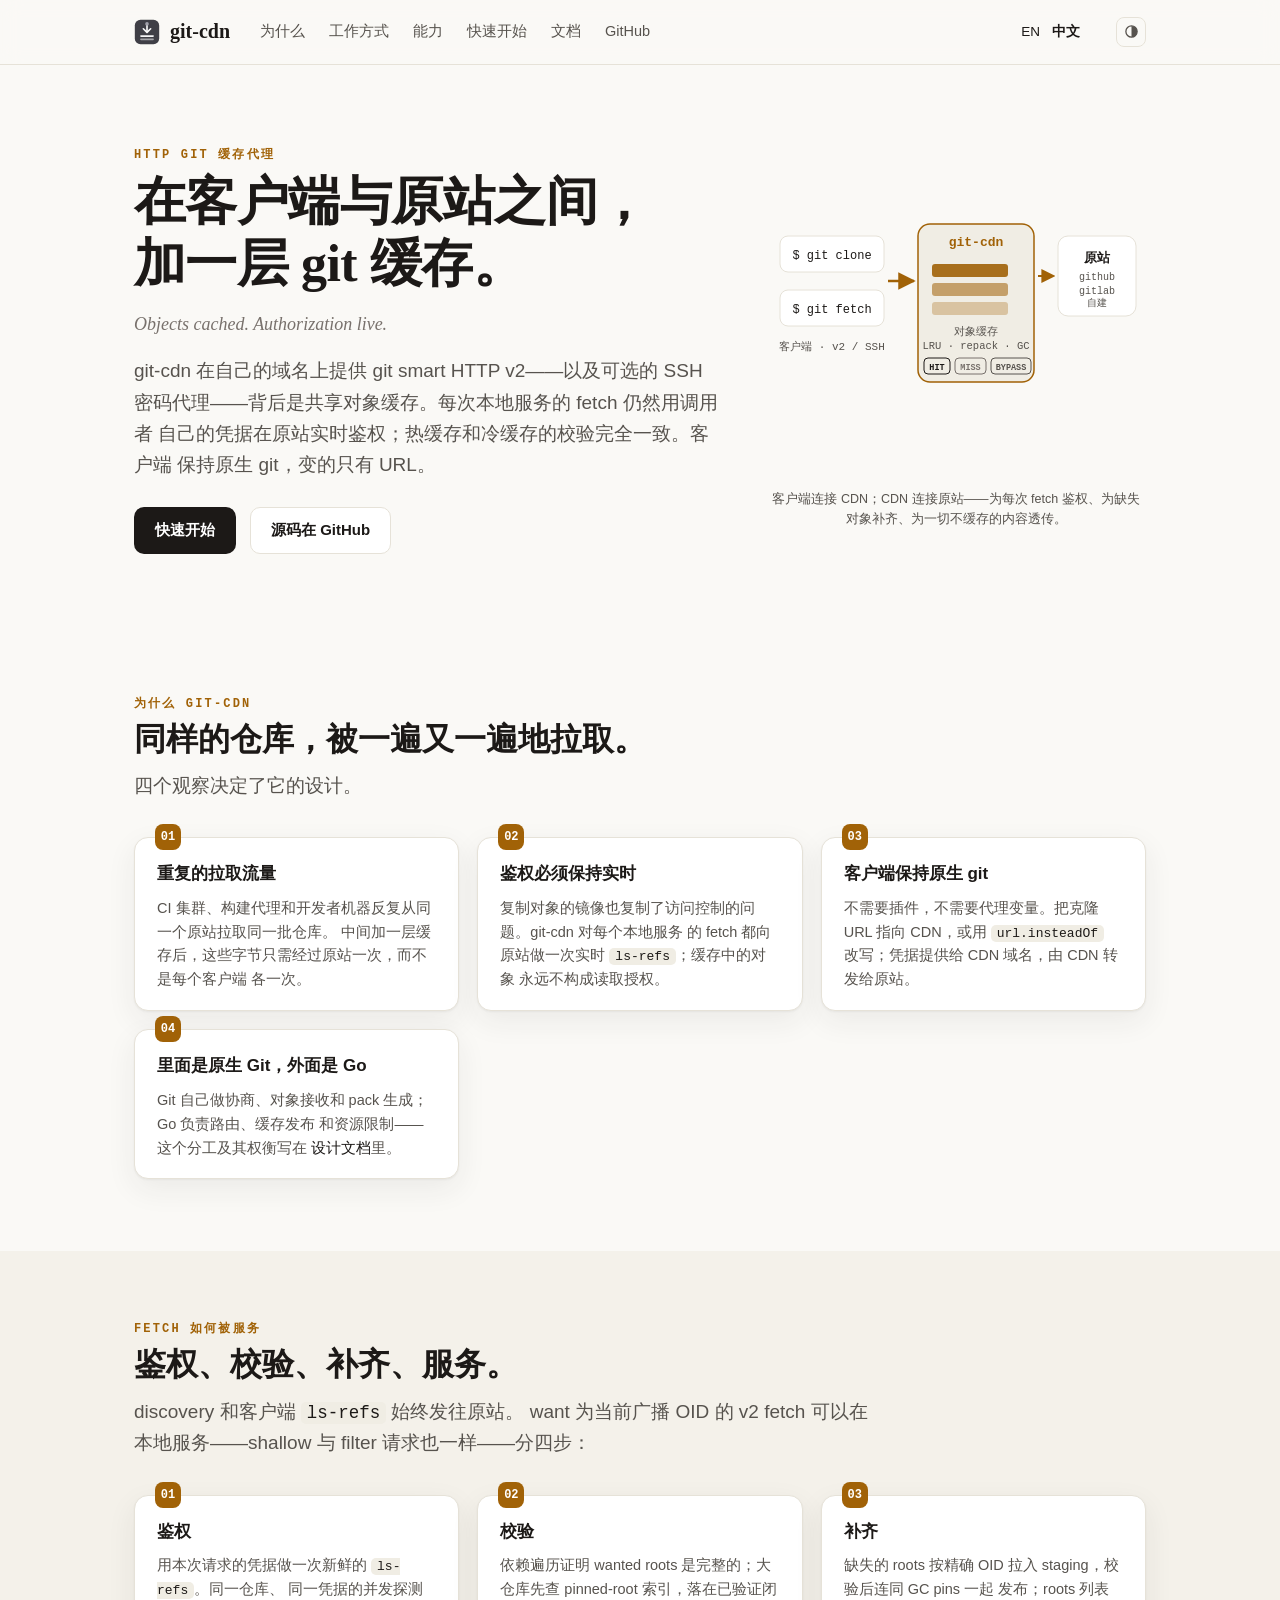
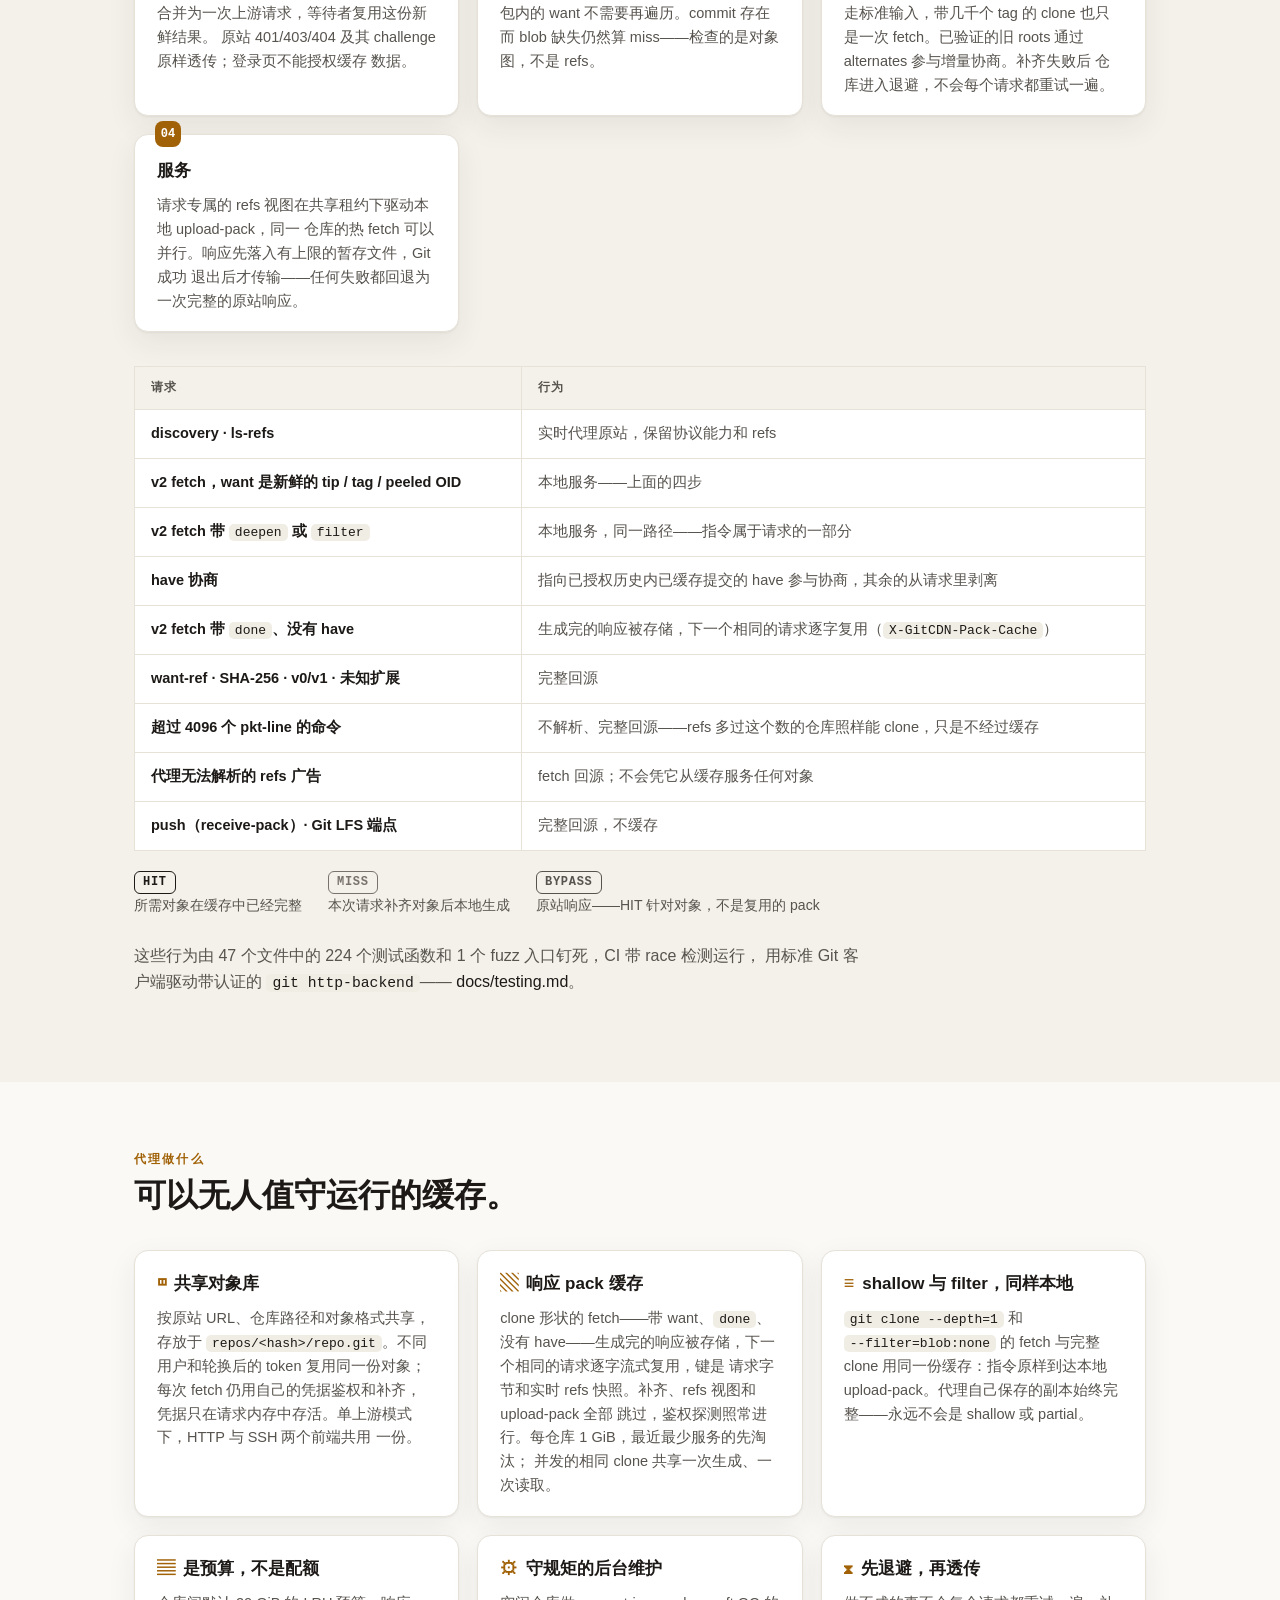
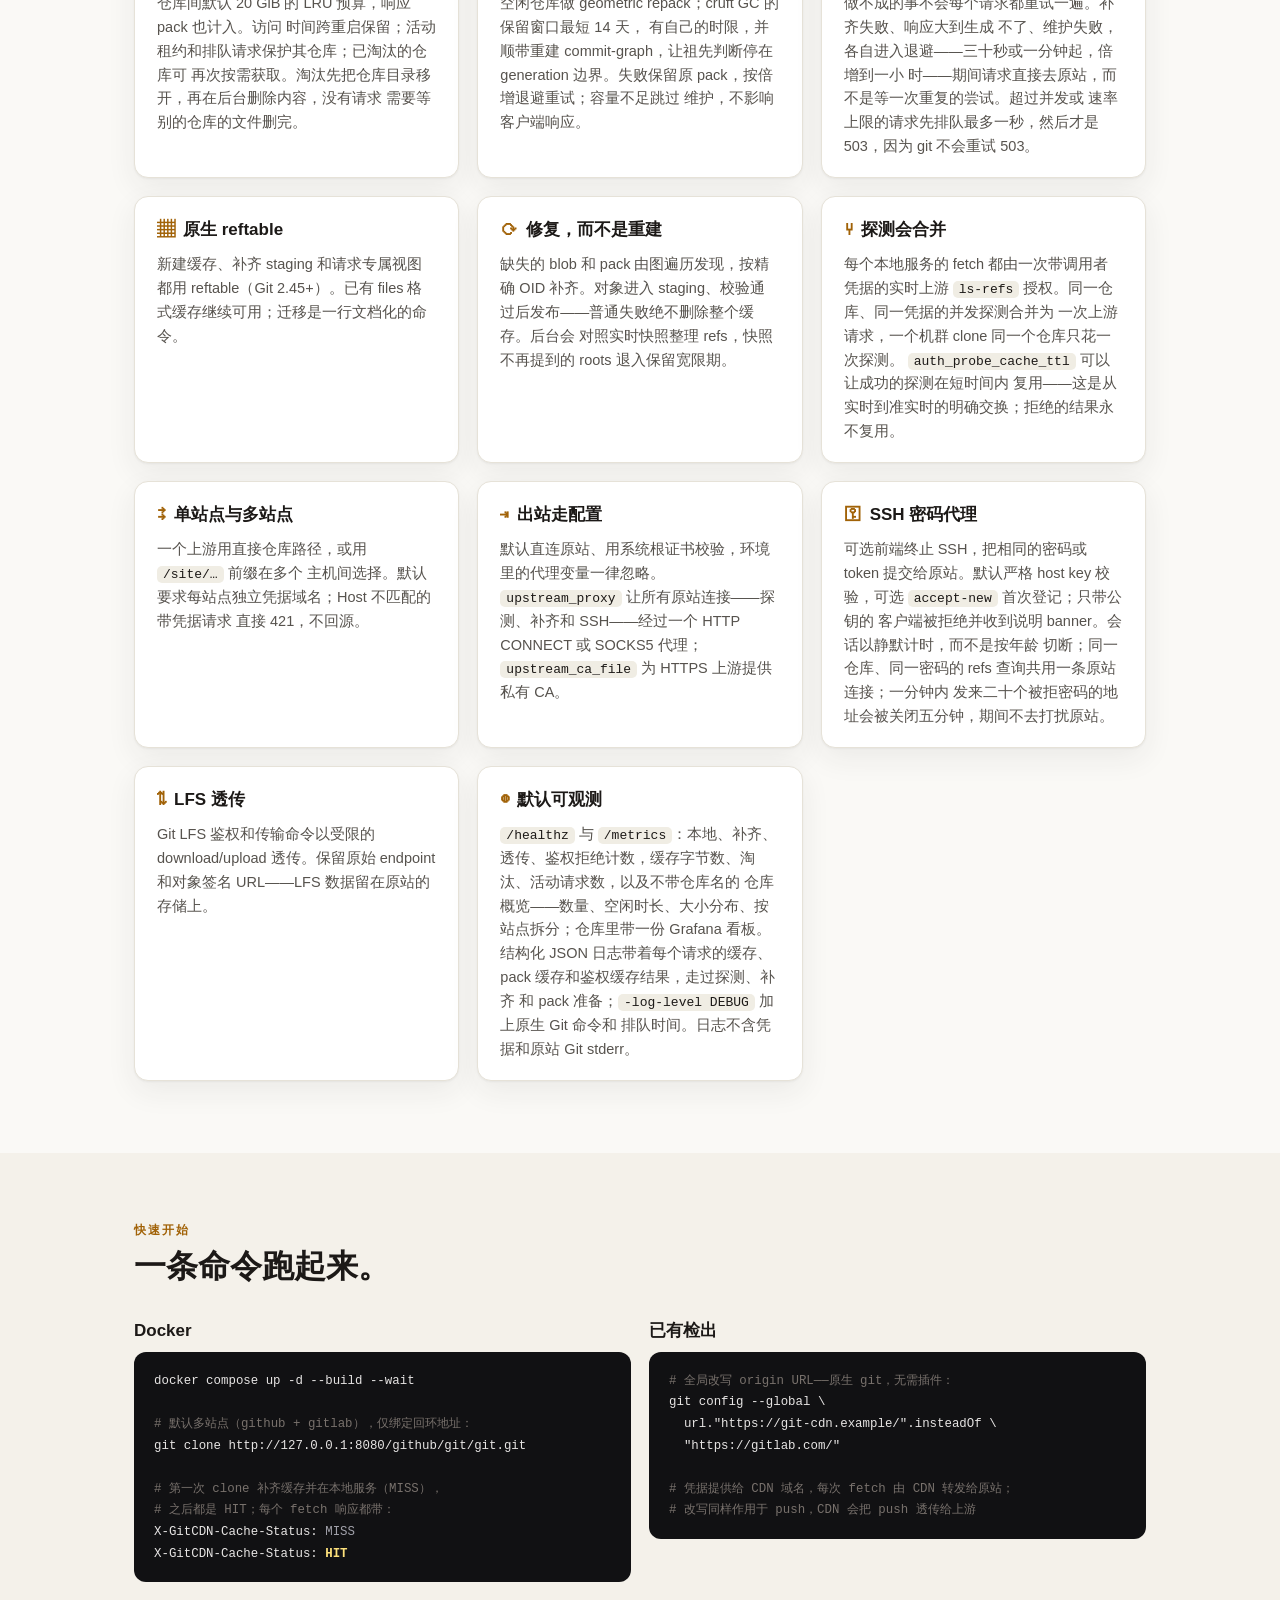
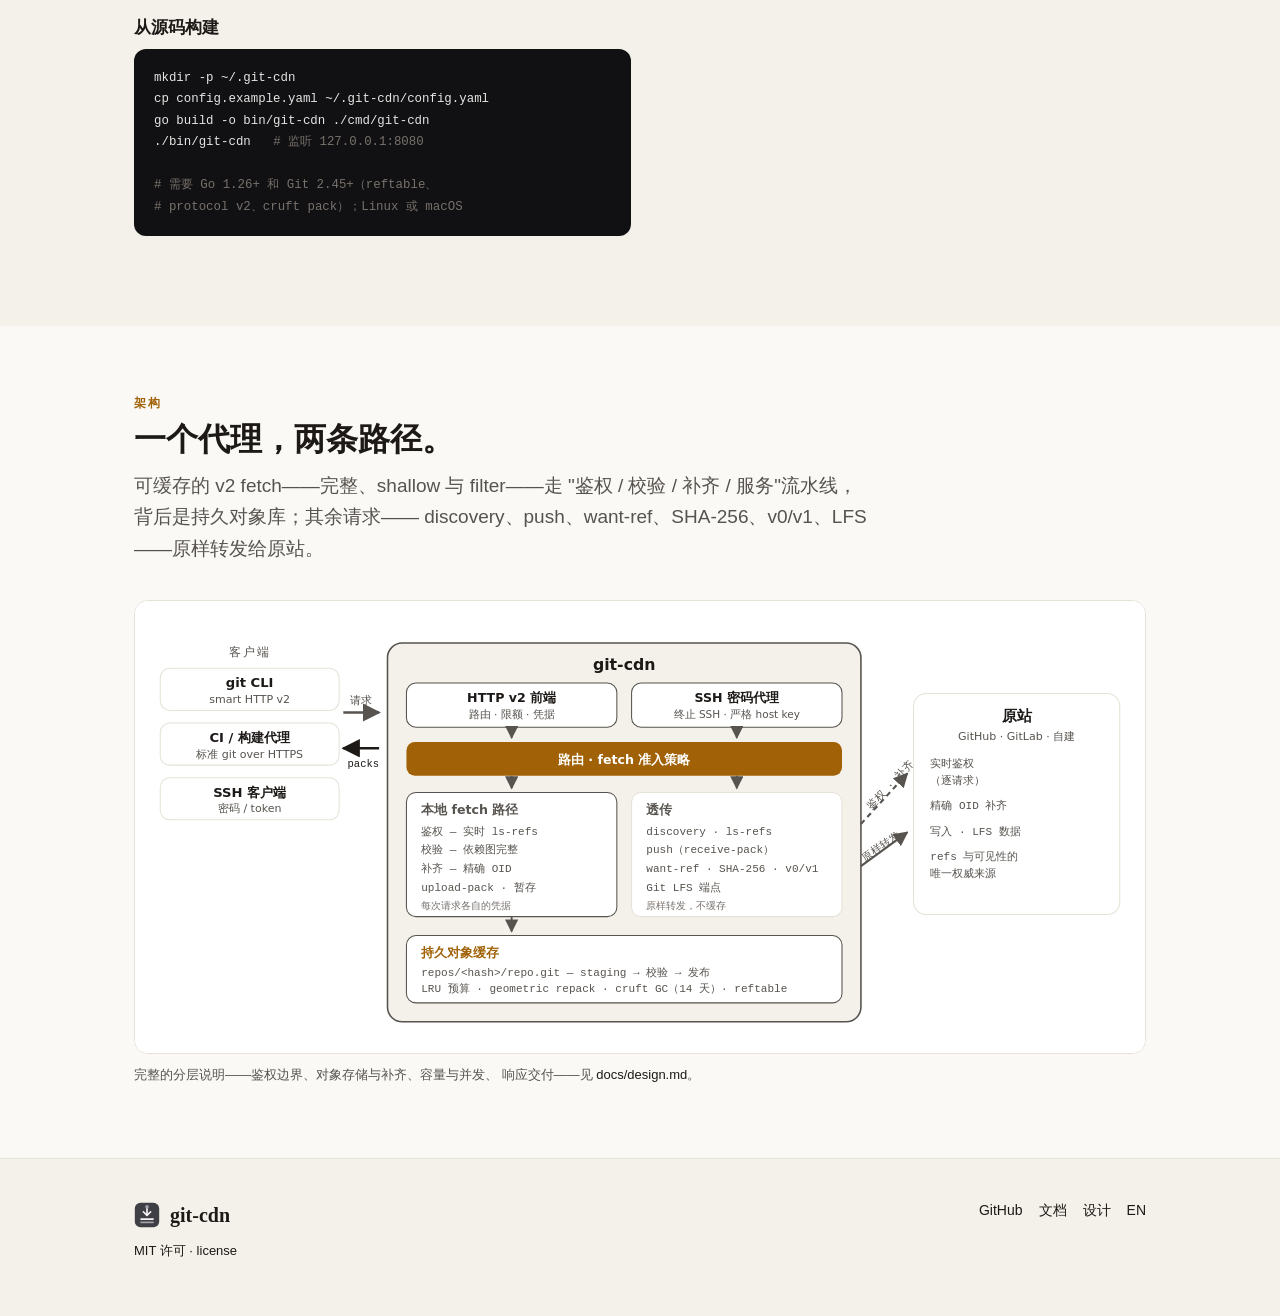
==== commit cea6655e: "site: the cache-status yellow marks the HIT value, not the header name" ====
--- a/zh-cn/index.html
+++ b/zh-cn/index.html
@@ -301,7 +301,8 @@
 
 <span class="c"># 第一次 clone 补齐缓存并在本地服务（MISS），
 # 之后都是 HIT；每个 fetch 响应都带：</span>
-<span class="h">X-GitCDN-Cache-Status:</span> <span class="m">MISS</span>  <span class="c"># 之后是 HIT</span></code></pre>
+X-GitCDN-Cache-Status: <span class="m">MISS</span>
+X-GitCDN-Cache-Status: <span class="h">HIT</span></code></pre>
       </div>
       <div>
         <h3>已有检出</h3>
--- a/assets/style.css
+++ b/assets/style.css
@@ -353,7 +353,7 @@
 }
 .card .glyph {
   font-size: 18px;
-  color: var(--mark);
+  color: var(--ctl);
 }
 .card p {
   color: var(--ink-soft);
@@ -475,12 +475,14 @@
   color: var(--code-cmt);
 }
 /* the code block is dark in both schemes, so its highlights are fixed
-   light grays — not the badges' theme-aware hit/flow tokens */
+   light grays — not the badges' theme-aware hit/flow tokens. The yellow
+   marks the outcome value, never the header name: HIT is what the
+   reader scans for, MISS stays mid-gray and recedes */
 pre .h {
   color: #fde17b;
   font-weight: 600;
 }
-/* header names / HIT — the yellow */
+/* cache HIT — the yellow */
 pre .m {
   color: #a1a1aa;
 }
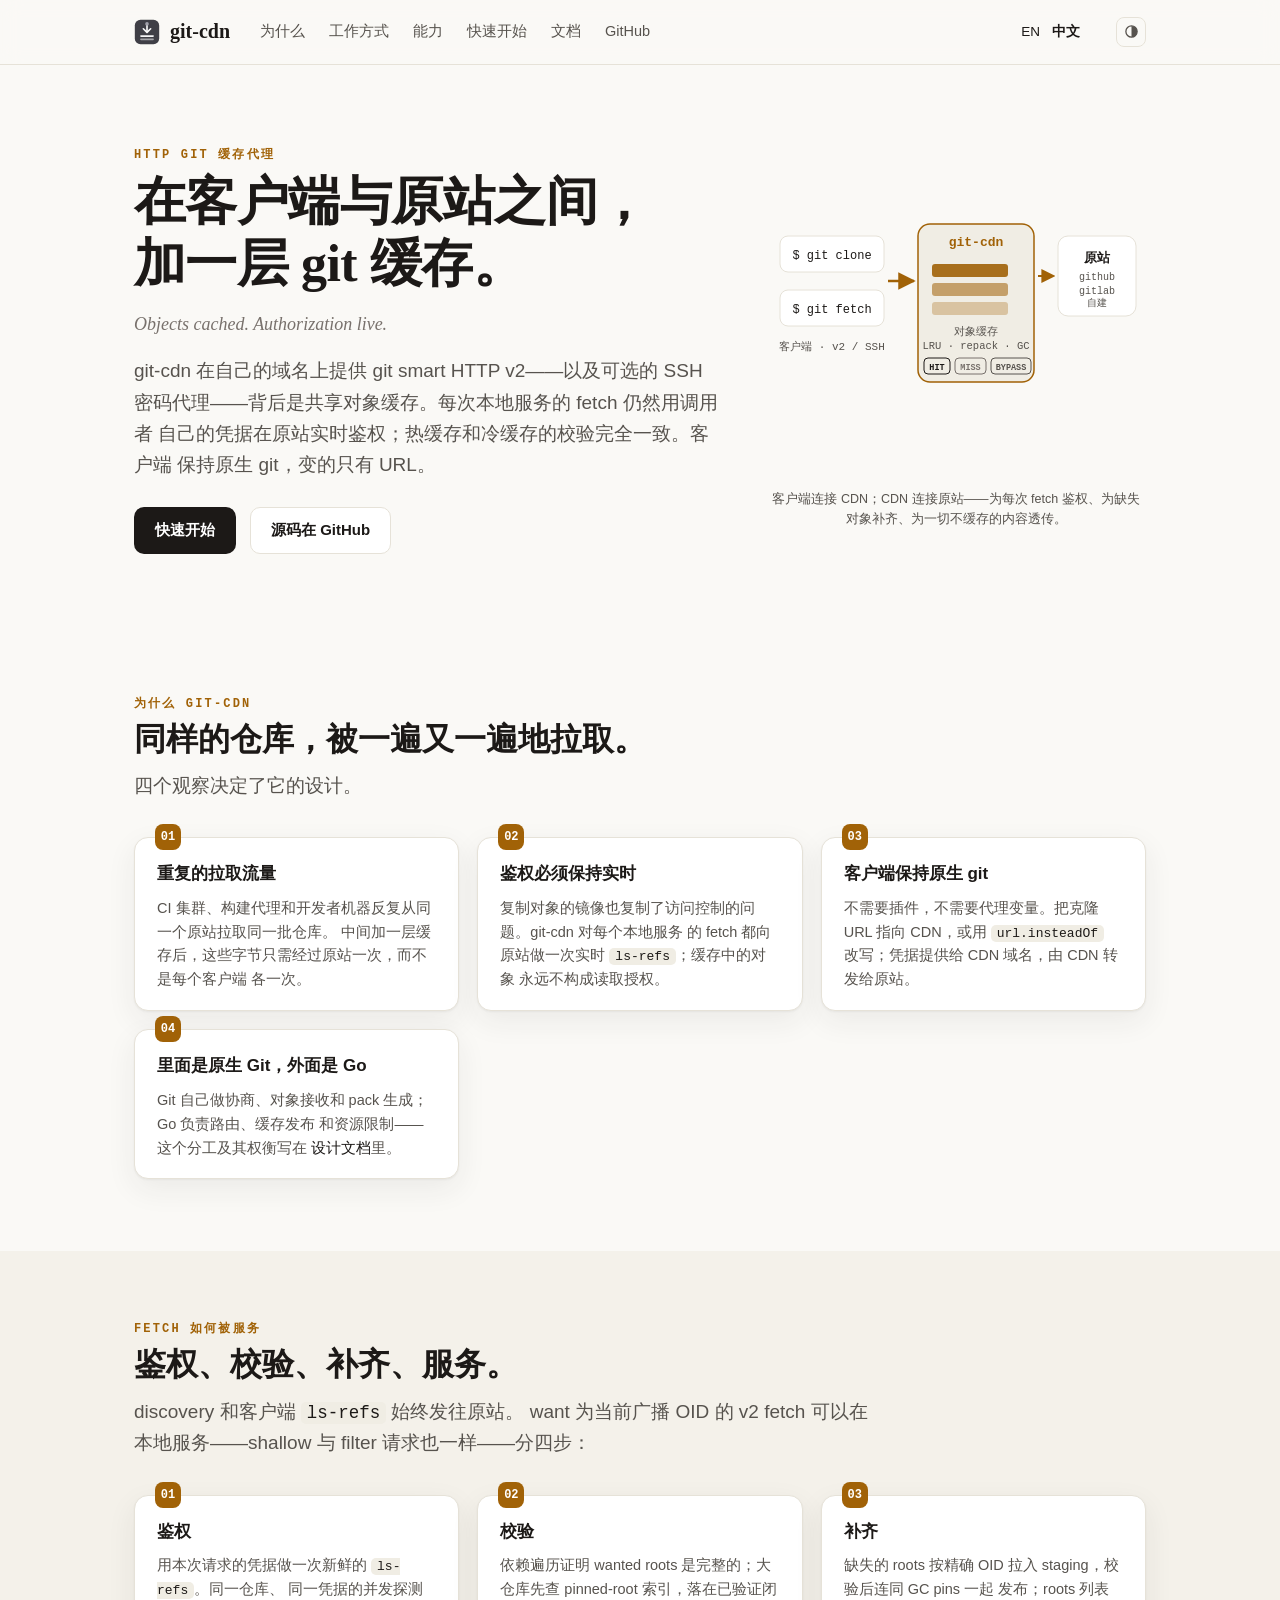
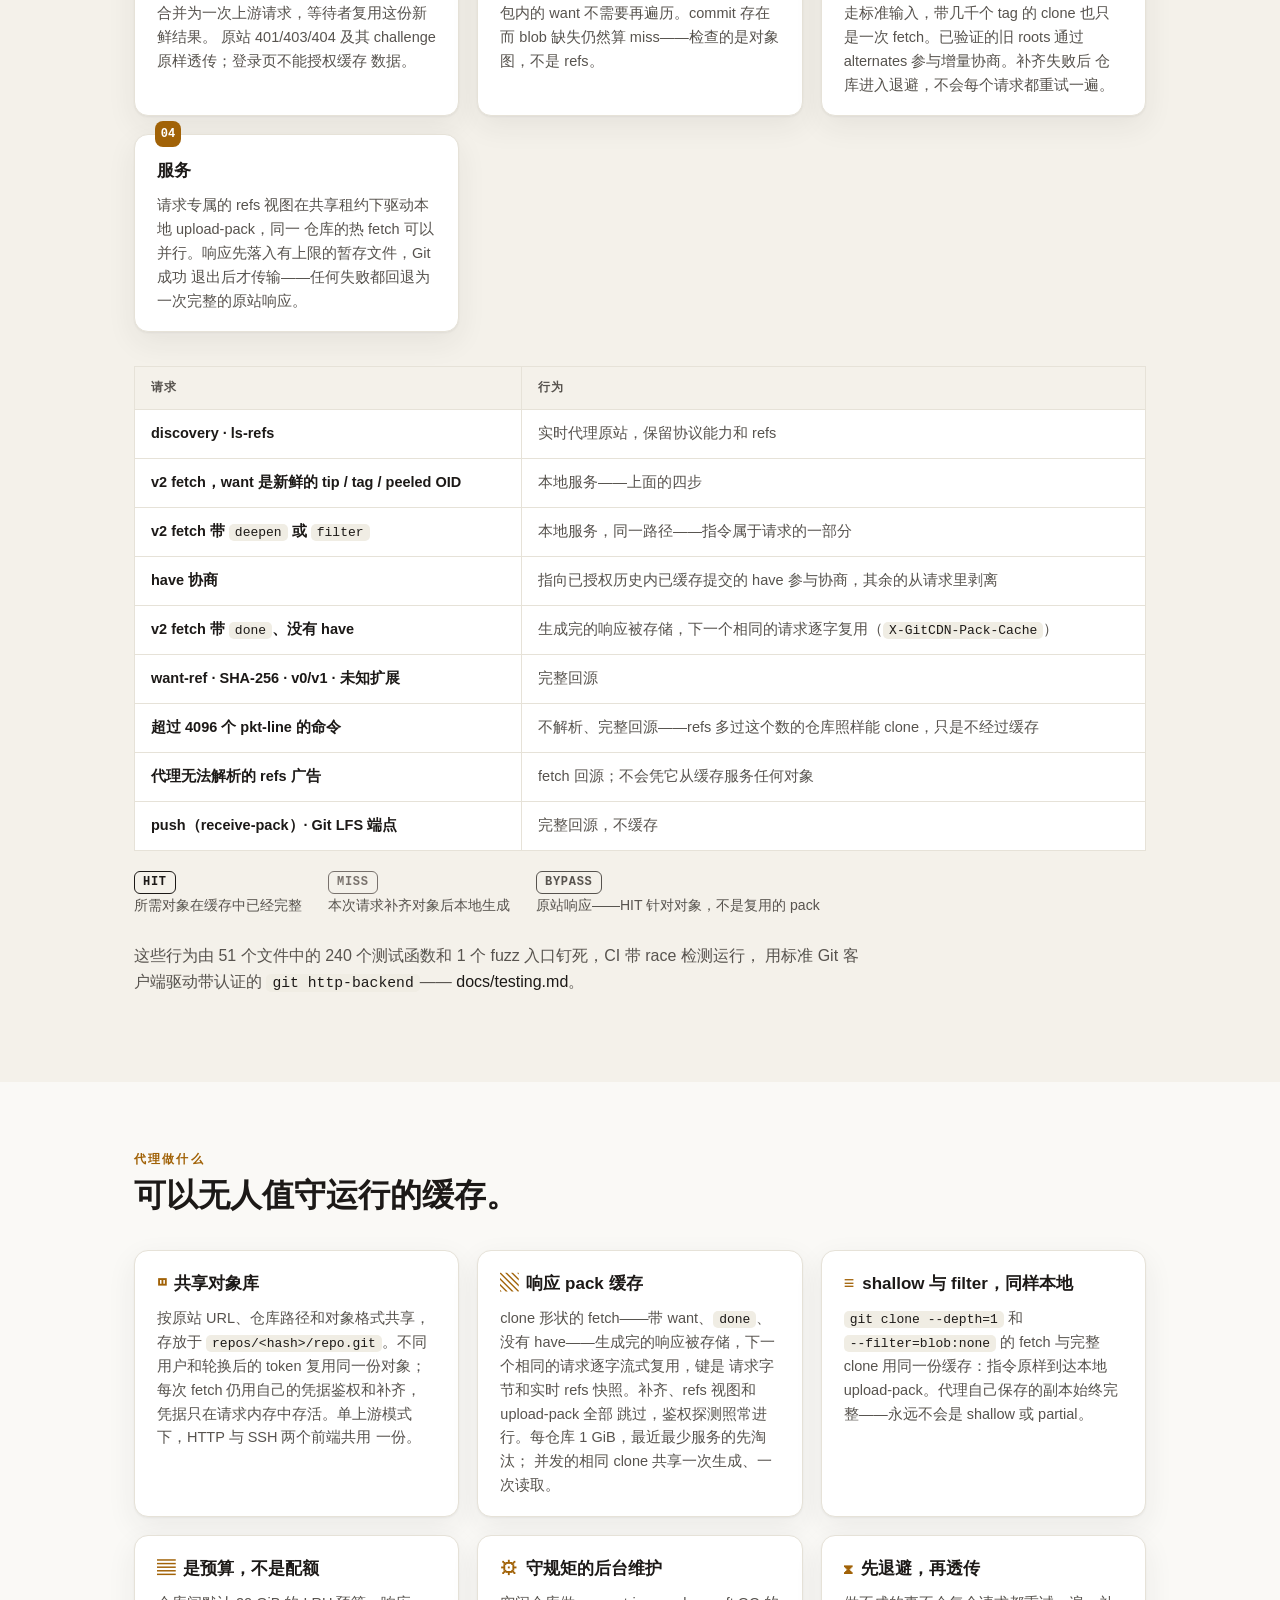
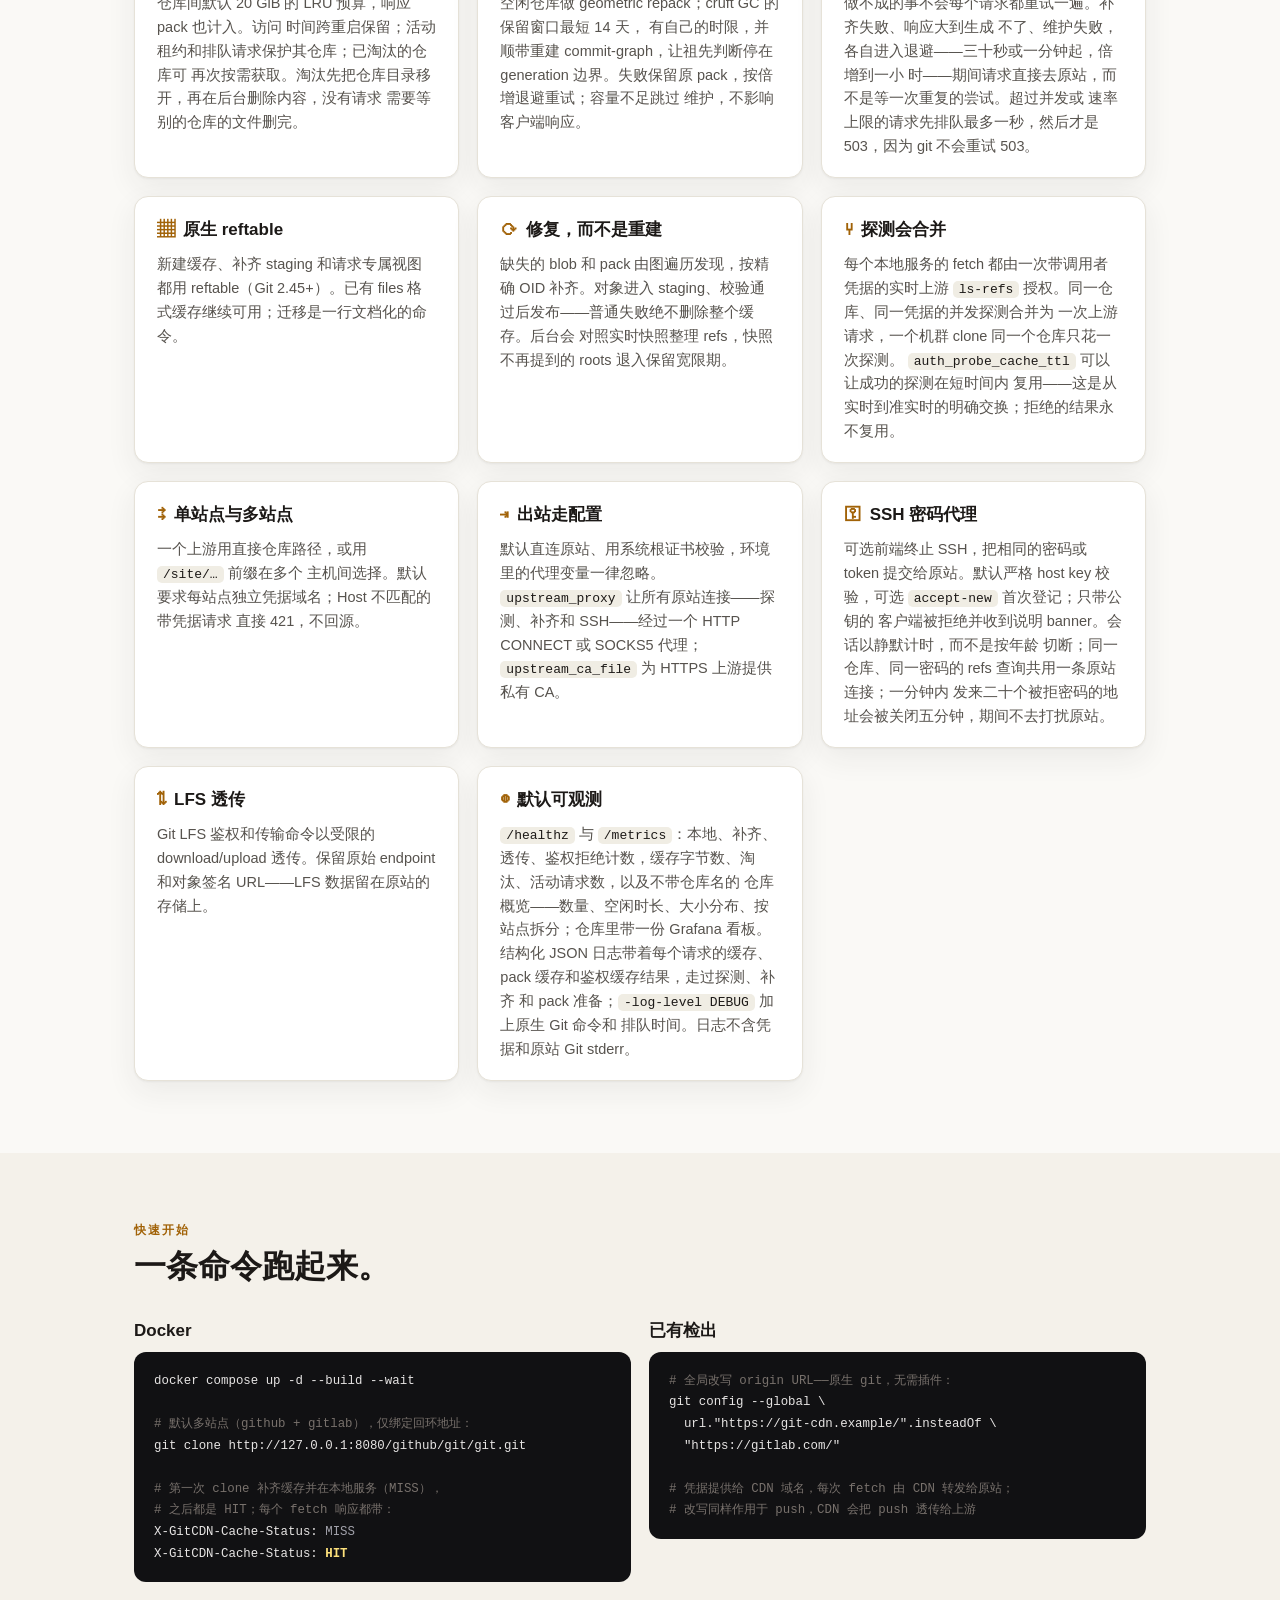
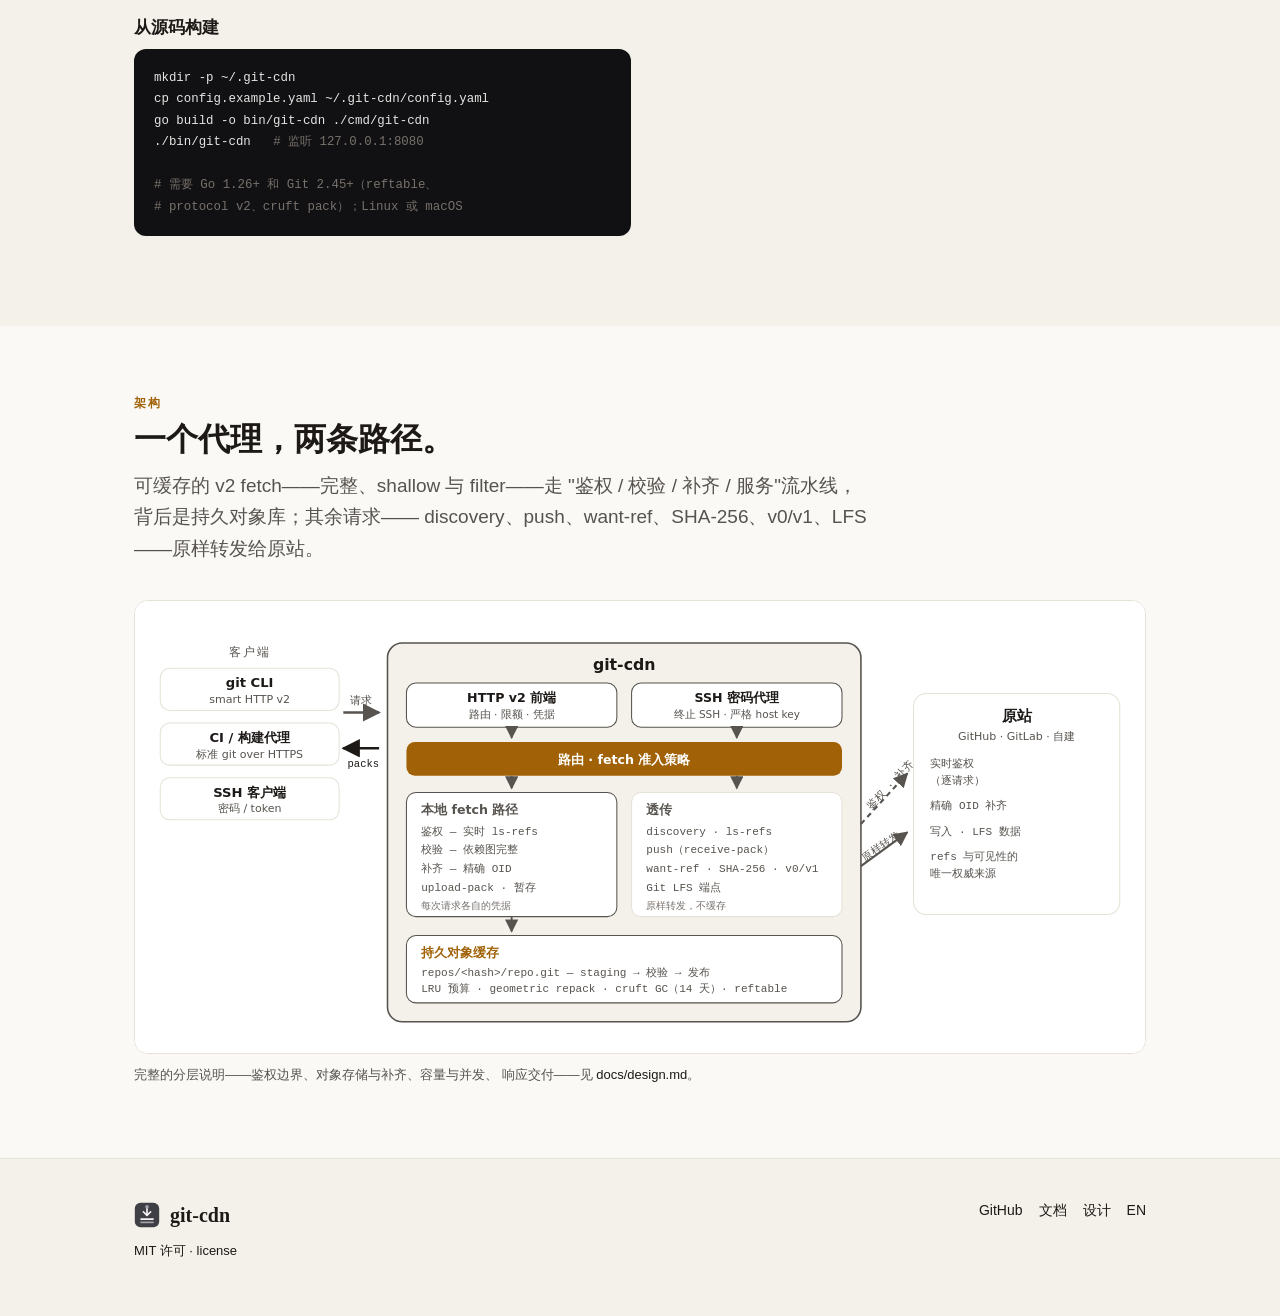
==== commit 4a4c759f: "Sync test counts with the operations-endpoint round" ====
--- a/zh-cn/index.html
+++ b/zh-cn/index.html
@@ -194,7 +194,7 @@
         原站响应——HIT 针对对象，不是复用的 pack</div>
     </div>
     <p style="margin-top:26px;max-width:46em;color:var(--ink-soft)">
-      这些行为由 47 个文件中的 224 个测试函数和 1 个 fuzz 入口钉死，CI
+      这些行为由 51 个文件中的 240 个测试函数和 1 个 fuzz 入口钉死，CI
       带 race 检测运行，
       用标准 Git 客户端驱动带认证的 <code>git http-backend</code>——
       <a href="https://github.com/banyan-vcs/git-cdn/blob/main/docs/testing.md">docs/testing.md</a>。</p>
